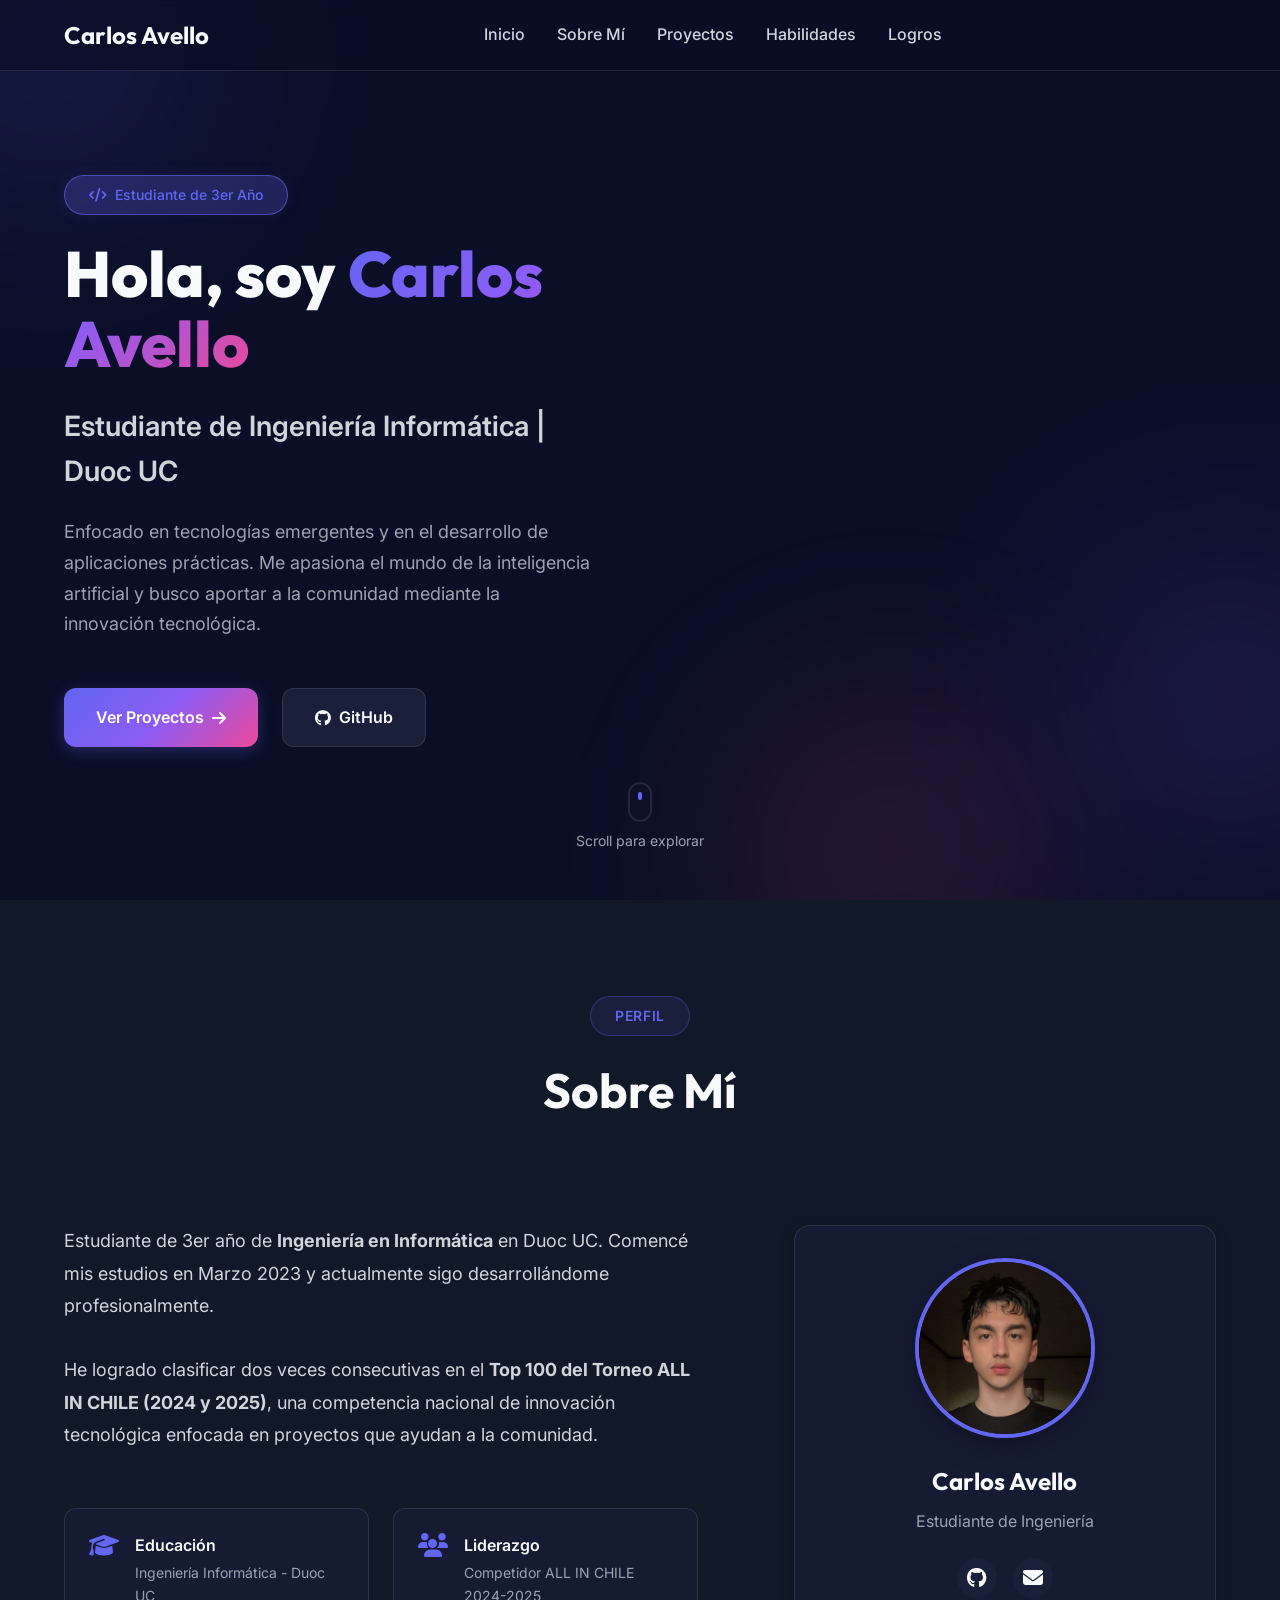
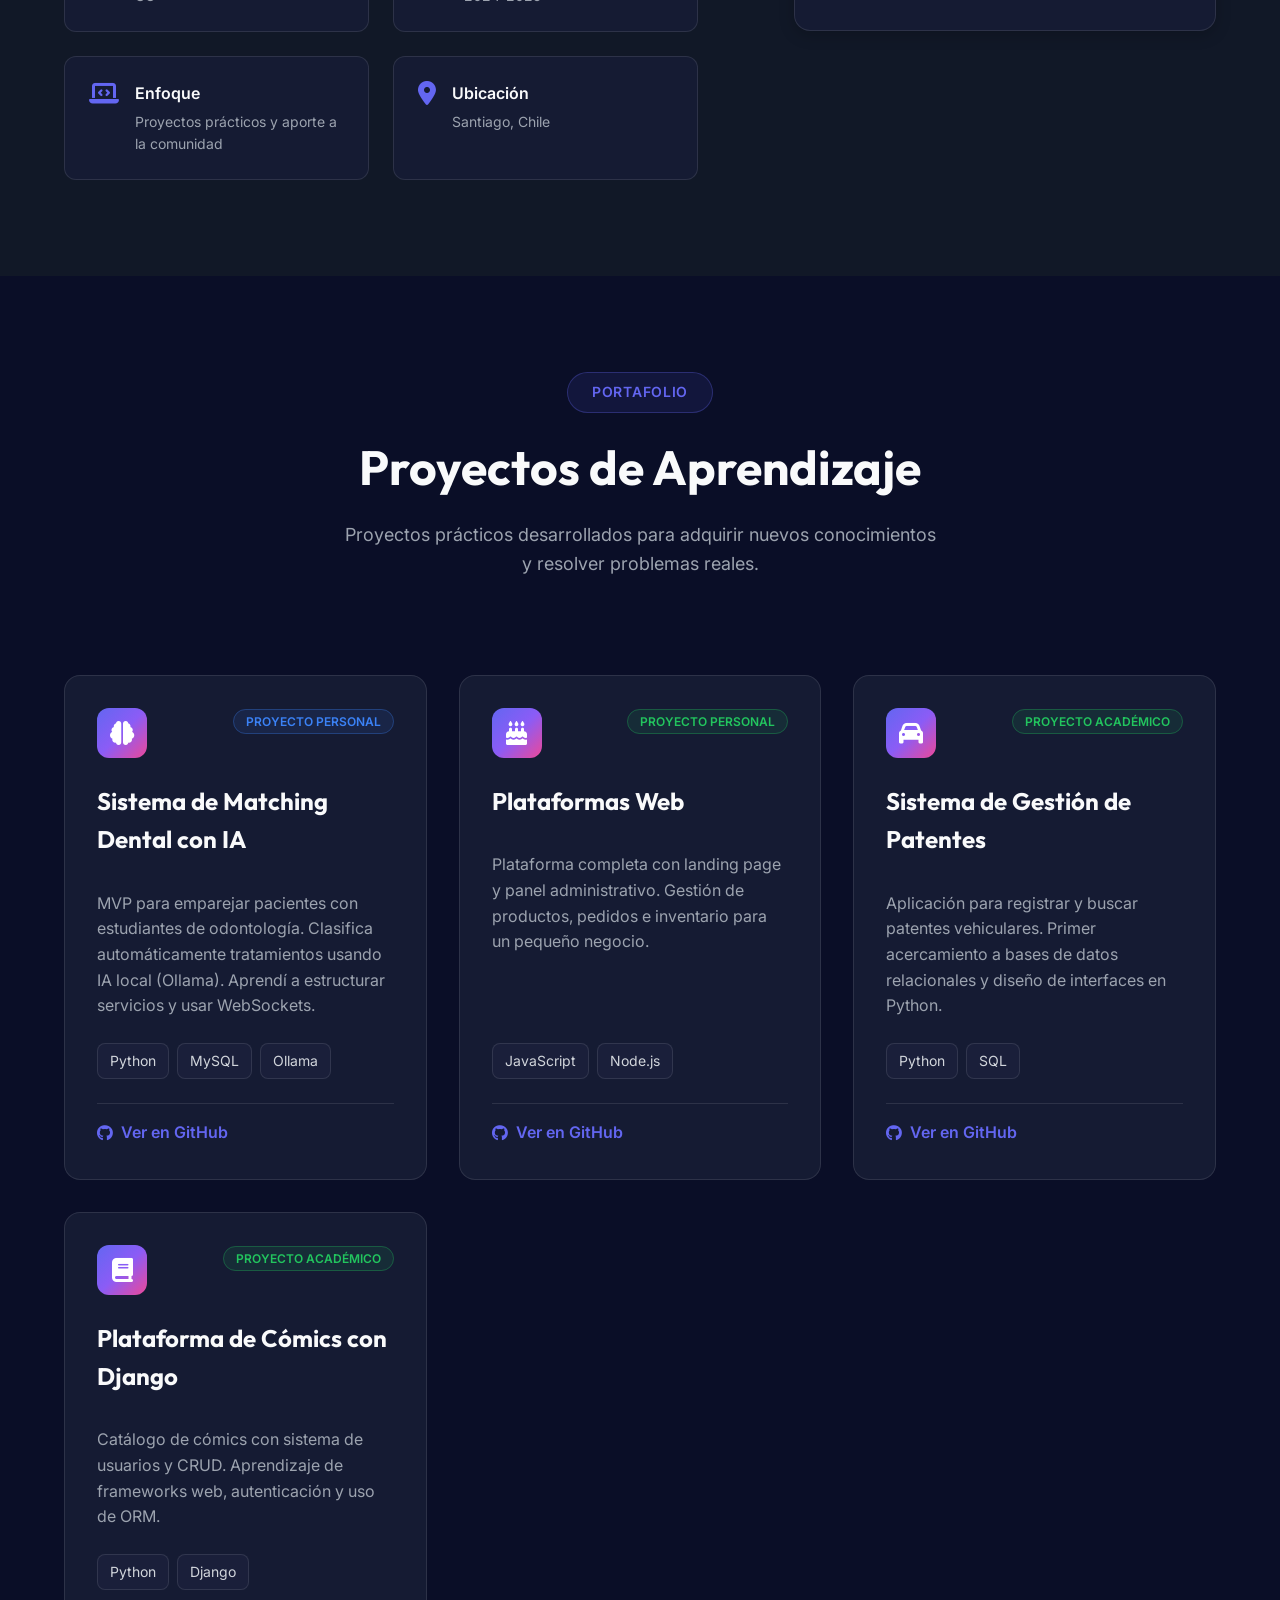
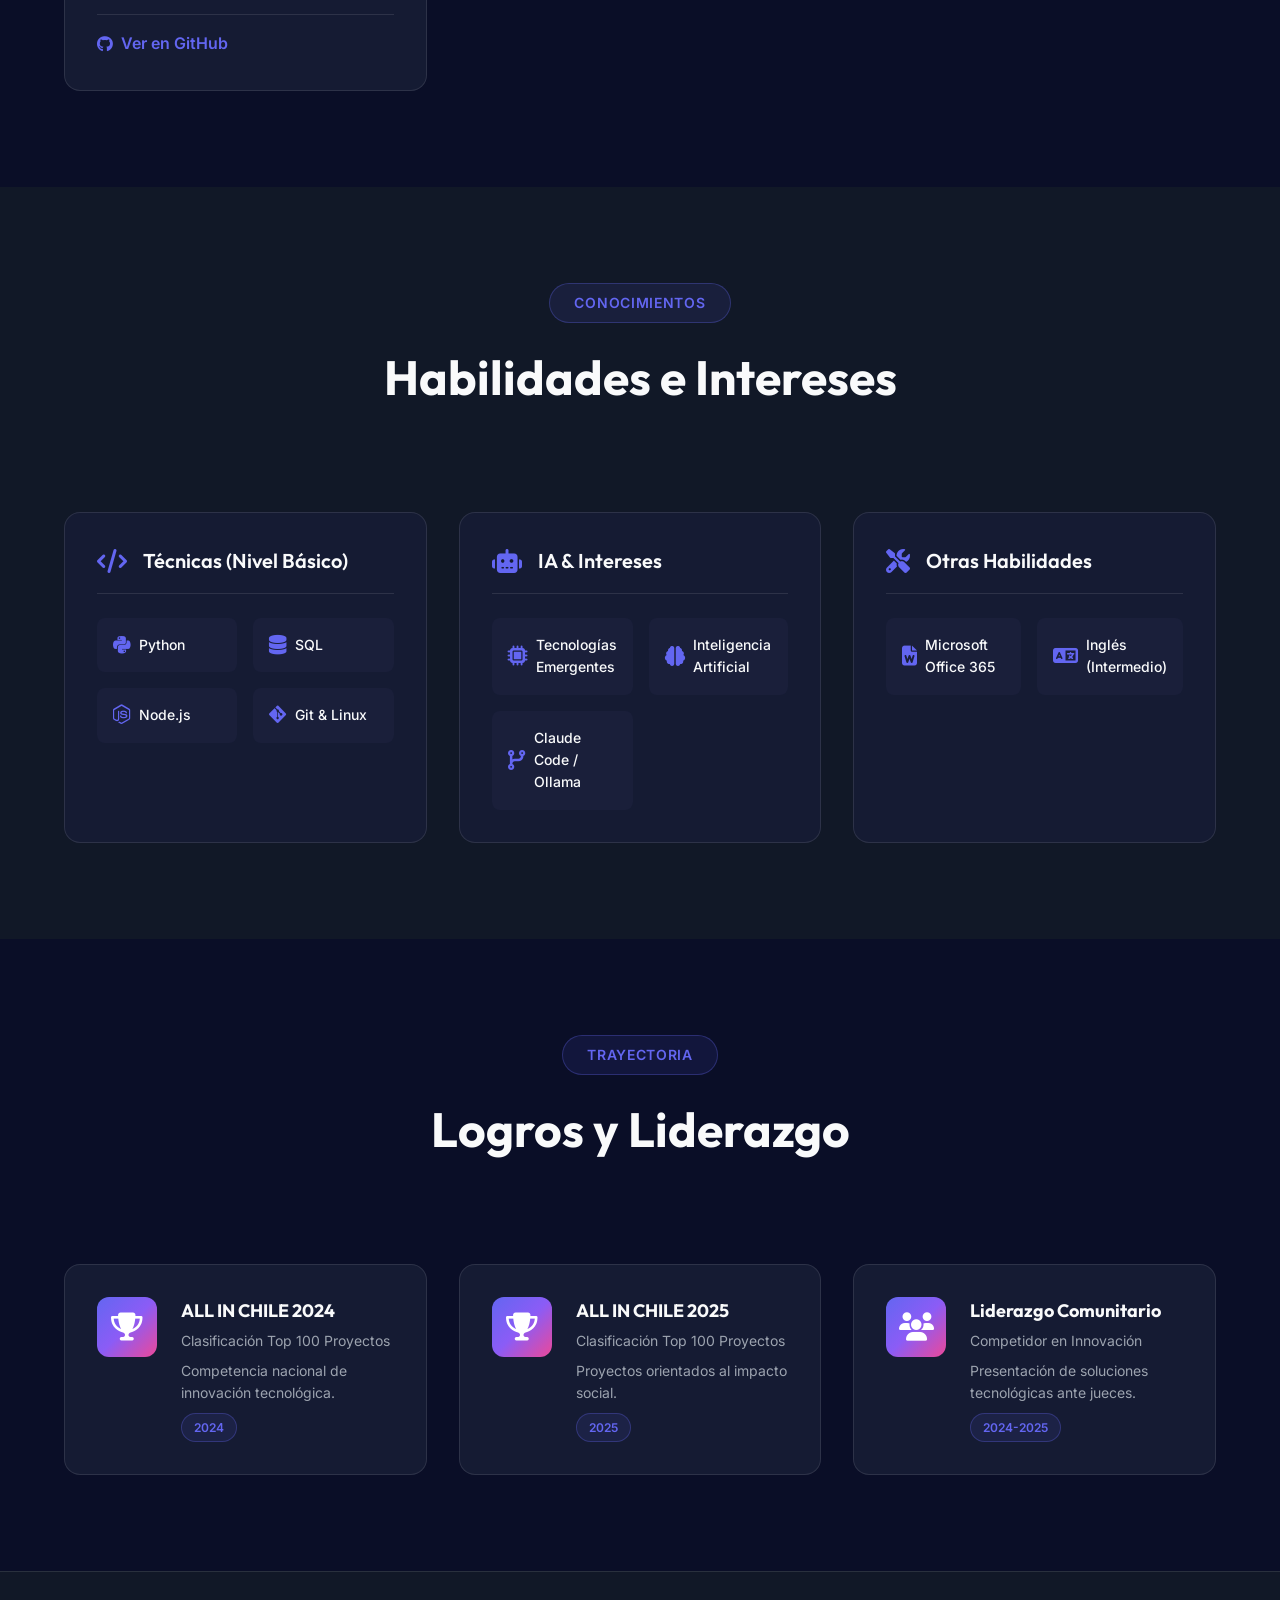
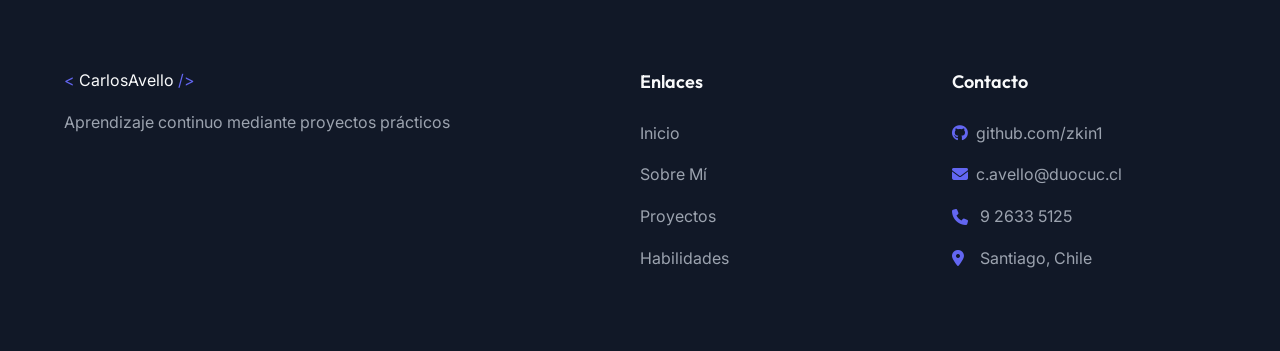
==== index.html @ e2c5cb85 "cambios en fas fa-lenguage" ====
<!DOCTYPE html>
<html lang="es">

<head>
    <meta charset="UTF-8">
    <meta name="viewport" content="width=device-width, initial-scale=1.0">
    <meta name="description"
        content="Portafolio de Carlos Avello, Estudiante de Ingeniería Informática en Duoc UC. Enfocado en tecnologías emergentes y proyectos con impacto social.">
    <meta name="keywords" content="carlos avello, estudiante, ingeniería informática, python, ia, duoc uc">
    <meta name="author" content="Carlos Avello">

    <!-- Open Graph Tags -->
    <meta property="og:title" content="Carlos Avello - Estudiante de Ingeniería Informática">
    <meta property="og:description"
        content="Estudiante de Ingeniería Informática en Duoc UC, creando soluciones mediante proyectos prácticos">
    <meta property="og:type" content="website">
    <meta property="og:url" content="https://github.com/zkin1">

    <title>Carlos Avello - Portafolio</title>

    <!-- Google Fonts -->
    <link rel="preconnect" href="https://fonts.googleapis.com">
    <link rel="preconnect" href="https://fonts.gstatic.com" crossorigin>
    <link
        href="https://fonts.googleapis.com/css2?family=Inter:wght@300;400;500;600;700;800&family=Outfit:wght@400;500;600;700;800&display=swap"
        rel="stylesheet">

    <!-- Font Awesome for Icons -->
    <link rel="stylesheet" href="https://cdnjs.cloudflare.com/ajax/libs/font-awesome/6.5.1/css/all.min.css">

    <link rel="stylesheet" href="css/style.css">
</head>

<body>
    <!-- Navigation -->
    <nav class="navbar" id="navbar">
        <div class="container nav-container">
            <div class="logo">
                <a href="#home">
                    <span class="logo-text">Carlos Avello</span>
                </a>
            </div>

            <ul class="nav-menu" id="navMenu">
                <li><a href="#home" class="nav-link">Inicio</a></li>
                <li><a href="#about" class="nav-link">Sobre Mí</a></li>
                <li><a href="#projects" class="nav-link">Proyectos</a></li>
                <li><a href="#skills" class="nav-link">Habilidades</a></li>
                <li><a href="#achievements" class="nav-link">Logros</a></li>
            </ul>

            <div class="nav-actions">
                <button class="hamburger" id="hamburger" aria-label="Toggle menu">
                    <span></span>
                    <span></span>
                    <span></span>
                </button>
            </div>
        </div>
    </nav>

    <!-- Hero Section -->
    <section id="home" class="hero">
        <div class="hero-background">
            <div class="gradient-orb orb-1"></div>
            <div class="gradient-orb orb-2"></div>
            <div class="gradient-orb orb-3"></div>
        </div>

        <div class="container hero-container">
            <div class="hero-content">
                <div class="hero-badge fade-in">
                    <i class="fas fa-code"></i>
                    <span>Estudiante de 3er Año</span>
                </div>

                <h1 class="hero-title fade-in">
                    Hola, soy <span class="gradient-text">Carlos Avello</span>
                </h1>

                <h2 class="hero-subtitle fade-in">
                    Estudiante de Ingeniería Informática | Duoc UC
                </h2>

                <p class="hero-description fade-in">
                    Enfocado en tecnologías emergentes y en el desarrollo de aplicaciones prácticas.
                    Me apasiona el mundo de la inteligencia artificial y busco aportar a la comunidad mediante la
                    innovación tecnológica.
                </p>

                <div class="hero-cta fade-in">
                    <a href="#projects" class="btn btn-primary">
                        <span>Ver Proyectos</span>
                        <i class="fas fa-arrow-right"></i>
                    </a>
                    <a href="https://github.com/zkin1" target="_blank" rel="noopener noreferrer"
                        class="btn btn-secondary">
                        <i class="fab fa-github"></i>
                        <span>GitHub</span>
                    </a>
                </div>
            </div>


        </div>

        <div class="scroll-indicator">
            <div class="mouse">
                <div class="wheel"></div>
            </div>
            <p>Scroll para explorar</p>
        </div>
    </section>

    <!-- About Section -->
    <section id="about" class="about">
        <div class="container">
            <div class="section-header">
                <span class="section-tag">Perfil</span>
                <h2 class="section-title">Sobre Mí</h2>
            </div>

            <div class="about-content">
                <div class="about-text">
                    <p class="about-intro">
                        Estudiante de 3er año de <strong>Ingeniería en Informática</strong> en Duoc UC.
                        Comencé mis estudios en Marzo 2023 y actualmente sigo desarrollándome profesionalmente.
                    </p>
                    <p class="about-intro">
                        He logrado clasificar dos veces consecutivas en el <strong>Top 100 del Torneo ALL IN CHILE (2024
                            y 2025)</strong>,
                        una competencia nacional de innovación tecnológica enfocada en proyectos que ayudan a la
                        comunidad.
                    </p>

                    <div class="about-highlights">
                        <div class="highlight-item">
                            <i class="fas fa-graduation-cap"></i>
                            <div>
                                <h4>Educación</h4>
                                <p>Ingeniería Informática - Duoc UC</p>
                            </div>
                        </div>

                        <div class="highlight-item">
                            <i class="fas fa-users"></i>
                            <div>
                                <h4>Liderazgo</h4>
                                <p>Competidor ALL IN CHILE 2024-2025</p>
                            </div>
                        </div>

                        <div class="highlight-item">
                            <i class="fas fa-laptop-code"></i>
                            <div>
                                <h4>Enfoque</h4>
                                <p>Proyectos prácticos y aporte a la comunidad</p>
                            </div>
                        </div>

                        <div class="highlight-item">
                            <i class="fas fa-map-marker-alt"></i>
                            <div>
                                <h4>Ubicación</h4>
                                <p>Santiago, Chile</p>
                            </div>
                        </div>
                    </div>
                </div>

                <div class="about-visual">
                    <div class="profile-card">
                        <div class="profile-image">
                            <img src="css/perfil.png" alt="Carlos Avello" class="profile-photo">
                        </div>
                        <div class="profile-info">
                            <h3>Carlos Avello</h3>
                            <p>Estudiante de Ingeniería</p>
                            <div class="profile-links">
                                <a href="https://github.com/zkin1" target="_blank" rel="noopener noreferrer">
                                    <i class="fab fa-github"></i>
                                </a>
                                <a href="#contact" class="btn-icon">
                                    <i class="fas fa-envelope"></i>
                                </a>
                            </div>
                        </div>
                    </div>
                </div>
            </div>
        </div>
    </section>

    <!-- Projects Section -->
    <section id="projects" class="projects">
        <div class="container">
            <div class="section-header">
                <span class="section-tag">Portafolio</span>
                <h2 class="section-title">Proyectos de Aprendizaje</h2>
                <p class="section-description">
                    Proyectos prácticos desarrollados para adquirir nuevos conocimientos y resolver problemas reales.
                </p>
            </div>

            <div class="projects-grid">
                <!-- Project 1: AI Dental Matching -->
                <article class="project-card">
                    <div class="project-header">
                        <div class="project-icon">
                            <i class="fas fa-brain"></i>
                        </div>
                        <div class="project-status">
                            <span class="status-badge status-mvp">Proyecto Personal</span>
                        </div>
                    </div>

                    <h3 class="project-title">Sistema de Matching Dental con IA</h3>

                    <p class="project-description">
                        MVP para emparejar pacientes con estudiantes de odontología. Clasifica automáticamente
                        tratamientos usando IA local (Ollama).
                        Aprendí a estructurar servicios y usar WebSockets.
                    </p>

                    <div class="project-tech">
                        <span class="tech-tag">Python</span>
                        <span class="tech-tag">MySQL</span>
                        <span class="tech-tag">Ollama</span>
                    </div>

                    <div class="project-footer">
                        <a href="https://github.com/zkin1" target="_blank" rel="noopener noreferrer"
                            class="project-link">
                            <i class="fab fa-github"></i>
                            <span>Ver en GitHub</span>
                        </a>
                    </div>
                </article>

                <!-- Project 2: Bakery Platform -->
                <article class="project-card">
                    <div class="project-header">
                        <div class="project-icon">
                            <i class="fas fa-birthday-cake"></i>
                        </div>
                        <div class="project-status">
                            <span class="status-badge status-complete">Proyecto Personal</span>
                        </div>
                    </div>

                    <h3 class="project-title">Plataformas Web</h3>

                    <p class="project-description">
                        Plataforma completa con landing page y panel administrativo.
                        Gestión de productos, pedidos e inventario para un pequeño negocio.
                    </p>

                    <div class="project-tech">
                        <span class="tech-tag">JavaScript</span>
                        <span class="tech-tag">Node.js</span>
                    </div>

                    <div class="project-footer">
                        <a href="https://github.com/zkin1" target="_blank" rel="noopener noreferrer"
                            class="project-link">
                            <i class="fab fa-github"></i>
                            <span>Ver en GitHub</span>
                        </a>
                    </div>
                </article>

                <!-- Project 3: License Plate System -->
                <article class="project-card">
                    <div class="project-header">
                        <div class="project-icon">
                            <i class="fas fa-car"></i>
                        </div>
                        <div class="project-status">
                            <span class="status-badge status-complete">Proyecto Académico</span>
                        </div>
                    </div>

                    <h3 class="project-title">Sistema de Gestión de Patentes</h3>

                    <p class="project-description">
                        Aplicación para registrar y buscar patentes vehiculares.
                        Primer acercamiento a bases de datos relacionales y diseño de interfaces en Python.
                    </p>

                    <div class="project-tech">
                        <span class="tech-tag">Python</span>
                        <span class="tech-tag">SQL</span>
                    </div>

                    <div class="project-footer">
                        <a href="https://github.com/zkin1" target="_blank" rel="noopener noreferrer"
                            class="project-link">
                            <i class="fab fa-github"></i>
                            <span>Ver en GitHub</span>
                        </a>
                    </div>
                </article>

                <!-- Project 4: Comics Platform -->
                <article class="project-card">
                    <div class="project-header">
                        <div class="project-icon">
                            <i class="fas fa-book"></i>
                        </div>
                        <div class="project-status">
                            <span class="status-badge status-complete">Proyecto Académico</span>
                        </div>
                    </div>

                    <h3 class="project-title">Plataforma de Cómics con Django</h3>

                    <p class="project-description">
                        Catálogo de cómics con sistema de usuarios y CRUD.
                        Aprendizaje de frameworks web, autenticación y uso de ORM.
                    </p>

                    <div class="project-tech">
                        <span class="tech-tag">Python</span>
                        <span class="tech-tag">Django</span>
                    </div>

                    <div class="project-footer">
                        <a href="https://github.com/zkin1" target="_blank" rel="noopener noreferrer"
                            class="project-link">
                            <i class="fab fa-github"></i>
                            <span>Ver en GitHub</span>
                        </a>
                    </div>
                </article>
            </div>
        </div>
    </section>

    <!-- Skills Section -->
    <section id="skills" class="skills">
        <div class="container">
            <div class="section-header">
                <span class="section-tag">Conocimientos</span>
                <h2 class="section-title">Habilidades e Intereses</h2>
            </div>

            <div class="skills-grid">
                <!-- Technical -->
                <div class="skill-category">
                    <div class="category-header">
                        <i class="fas fa-code"></i>
                        <h3>Técnicas (Nivel Básico)</h3>
                    </div>
                    <div class="skill-items">
                        <div class="skill-item">
                            <i class="fab fa-python"></i>
                            <span>Python</span>
                        </div>
                        <div class="skill-item">
                            <i class="fas fa-database"></i>
                            <span>SQL</span>
                        </div>
                        <div class="skill-item">
                            <i class="fab fa-node-js"></i>
                            <span>Node.js</span>
                        </div>
                        <div class="skill-item">
                            <i class="fab fa-git-alt"></i>
                            <span>Git & Linux</span>
                        </div>
                    </div>
                </div>

                <!-- Tools & Interests -->
                <div class="skill-category">
                    <div class="category-header">
                        <i class="fas fa-robot"></i>
                        <h3>IA & Intereses</h3>
                    </div>
                    <div class="skill-items">
                        <div class="skill-item">
                            <i class="fas fa-microchip"></i>
                            <span>Tecnologías Emergentes</span>
                        </div>
                        <div class="skill-item">
                            <i class="fas fa-brain"></i>
                            <span>Inteligencia Artificial</span>
                        </div>
                        <div class="skill-item">
                            <i class="fas fa-code-branch"></i>
                            <span>Claude Code / Ollama</span>
                        </div>
                    </div>
                </div>

                <!-- Other Skills -->
                <div class="skill-category">
                    <div class="category-header">
                        <i class="fas fa-tools"></i>
                        <h3>Otras Habilidades</h3>
                    </div>
                    <div class="skill-items">
                        <div class="skill-item">
                            <i class="fas fa-file-word"></i>
                            <span>Microsoft Office 365</span>
                        </div>
                        <div class="skill-item">
                            <i class="fas fa-language"></i>
                            <span>Inglés (Intermedio)</span>
                        </div>
                    </div>
                </div>
            </div>
        </div>
    </section>

    <!-- Achievements Section -->
    <section id="achievements" class="achievements">
        <div class="container">
            <div class="section-header">
                <span class="section-tag">Trayectoria</span>
                <h2 class="section-title">Logros y Liderazgo</h2>
            </div>

            <div class="achievements-grid">
                <div class="achievement-card">
                    <div class="achievement-icon">
                        <i class="fas fa-trophy"></i>
                    </div>
                    <div class="achievement-content">
                        <h3>ALL IN CHILE 2024</h3>
                        <p>Clasificación Top 100 Proyectos</p>
                        <p class="achievement-desc">Competencia nacional de innovación tecnológica.</p>
                        <span class="achievement-year">2024</span>
                    </div>
                </div>

                <div class="achievement-card">
                    <div class="achievement-icon">
                        <i class="fas fa-trophy"></i>
                    </div>
                    <div class="achievement-content">
                        <h3>ALL IN CHILE 2025</h3>
                        <p>Clasificación Top 100 Proyectos</p>
                        <p class="achievement-desc">Proyectos orientados al impacto social.</p>
                        <span class="achievement-year">2025</span>
                    </div>
                </div>

                <div class="achievement-card">
                    <div class="achievement-icon">
                        <i class="fas fa-users"></i>
                    </div>
                    <div class="achievement-content">
                        <h3>Liderazgo Comunitario</h3>
                        <p>Competidor en Innovación</p>
                        <p class="achievement-desc">Presentación de soluciones tecnológicas ante jueces.</p>
                        <span class="achievement-year">2024-2025</span>
                    </div>
                </div>
            </div>
        </div>
    </section>

    <!-- Footer -->
    <footer class="footer" id="contact">
        <div class="container">
            <div class="footer-content">
                <div class="footer-brand">
                    <div class="logo">
                        <span class="logo-bracket">&lt;</span>
                        <span class="logo-text">CarlosAvello</span>
                        <span class="logo-bracket">/&gt;</span>
                    </div>
                    <p>Aprendizaje continuo mediante proyectos prácticos</p>
                </div>

                <div class="footer-links">
                    <h4>Enlaces</h4>
                    <ul>
                        <li><a href="#home">Inicio</a></li>
                        <li><a href="#about">Sobre Mí</a></li>
                        <li><a href="#projects">Proyectos</a></li>
                        <li><a href="#skills">Habilidades</a></li>
                    </ul>
                </div>

                <div class="footer-contact">
                    <h4>Contacto</h4>
                    <ul>
                        <li>
                            <a href="https://github.com/zkin1" target="_blank" rel="noopener noreferrer">
                                <i class="fab fa-github"></i>
                                <span>github.com/zkin1</span>
                            </a>
                        </li>
                        <li>
                            <a href="mailto:c.avello@duocuc.cl">
                                <i class="fas fa-envelope"></i>
                                <span>c.avello@duocuc.cl</span>
                            </a>
                        </li>
                        <li>
                            <i class="fas fa-phone"></i>
                            <span>9 2633 5125</span>
                        </li>
                        <li>
                            <i class="fas fa-map-marker-alt"></i>
                            <span>Santiago, Chile</span>
                        </li>
                    </ul>
                </div>
            </div>
        </div>
    </footer>
    <script src="js/main.js"></script>
</body>

</html>
---- css/style.css ----
/* ===================================
   CSS VARIABLES & DESIGN TOKENS
   =================================== */
:root {
    /* Colors - Dark Mode Primary */
    --bg-primary: #0a0e27;
    --bg-secondary: #111827;
    --bg-tertiary: #1a1f3a;
    --bg-card: #151b33;

    /* Accent Colors */
    --accent-primary: #6366f1;
    --accent-secondary: #8b5cf6;
    --accent-tertiary: #ec4899;

    /* Gradients */
    --gradient-primary: linear-gradient(135deg, #6366f1 0%, #8b5cf6 50%, #ec4899 100%);
    --gradient-secondary: linear-gradient(135deg, #3b82f6 0%, #6366f1 100%);
    --gradient-orb: radial-gradient(circle, rgba(99, 102, 241, 0.15) 0%, transparent 70%);

    /* Text Colors */
    --text-primary: #f9fafb;
    --text-secondary: #d1d5db;
    --text-tertiary: #9ca3af;

    /* Borders */
    --border-color: rgba(255, 255, 255, 0.1);
    --border-hover: rgba(99, 102, 241, 0.3);

    /* Shadows */
    --shadow-sm: 0 2px 8px rgba(0, 0, 0, 0.1);
    --shadow-md: 0 4px 16px rgba(0, 0, 0, 0.2);
    --shadow-lg: 0 8px 32px rgba(0, 0, 0, 0.3);
    --shadow-glow: 0 0 20px rgba(99, 102, 241, 0.3);

    /* Spacing */
    --spacing-xs: 0.5rem;
    --spacing-sm: 1rem;
    --spacing-md: 1.5rem;
    --spacing-lg: 2rem;
    --spacing-xl: 3rem;
    --spacing-2xl: 4rem;
    --spacing-3xl: 6rem;

    /* Typography */
    --font-primary: 'Inter', -apple-system, BlinkMacSystemFont, 'Segoe UI', sans-serif;
    --font-display: 'Outfit', -apple-system, BlinkMacSystemFont, 'Segoe UI', sans-serif;

    /* Transitions */
    --transition-fast: 0.2s ease;
    --transition-base: 0.3s ease;
    --transition-slow: 0.5s ease;

    /* Border Radius */
    --radius-sm: 0.5rem;
    --radius-md: 0.75rem;
    --radius-lg: 1rem;
    --radius-xl: 1.5rem;
}

/* Light Mode Variables */
[data-theme="light"] {
    --bg-primary: #ffffff;
    --bg-secondary: #f9fafb;
    --bg-tertiary: #f3f4f6;
    --bg-card: #ffffff;

    --text-primary: #111827;
    --text-secondary: #4b5563;
    --text-tertiary: #6b7280;

    --border-color: rgba(0, 0, 0, 0.1);
    --border-hover: rgba(99, 102, 241, 0.3);

    --shadow-sm: 0 2px 8px rgba(0, 0, 0, 0.05);
    --shadow-md: 0 4px 16px rgba(0, 0, 0, 0.1);
    --shadow-lg: 0 8px 32px rgba(0, 0, 0, 0.15);
}

/* ===================================
   RESET & BASE STYLES
   =================================== */
*,
*::before,
*::after {
    margin: 0;
    padding: 0;
    box-sizing: border-box;
}

html {
    scroll-behavior: smooth;
    font-size: 16px;
}

body {
    font-family: var(--font-primary);
    background-color: var(--bg-primary);
    color: var(--text-primary);
    line-height: 1.6;
    overflow-x: hidden;
}

a {
    text-decoration: none;
    color: inherit;
    transition: color var(--transition-base);
}

img {
    max-width: 100%;
    height: auto;
    display: block;
}

ul {
    list-style: none;
}

button {
    font-family: inherit;
    cursor: pointer;
    border: none;
    background: none;
}

/* ===================================
   UTILITY CLASSES
   =================================== */
.container {
    max-width: 1200px;
    margin: 0 auto;
    padding: 0 var(--spacing-md);
}

.gradient-text {
    background: var(--gradient-primary);
    -webkit-background-clip: text;
    -webkit-text-fill-color: transparent;
    background-clip: text;
}

/* Fade-in Animation */
.fade-in {
    opacity: 0;
    transform: translateY(20px);
    animation: fadeInUp 0.6s ease forwards;
}

.fade-in:nth-child(1) {
    animation-delay: 0.1s;
}

.fade-in:nth-child(2) {
    animation-delay: 0.2s;
}

.fade-in:nth-child(3) {
    animation-delay: 0.3s;
}

.fade-in:nth-child(4) {
    animation-delay: 0.4s;
}

.fade-in:nth-child(5) {
    animation-delay: 0.5s;
}

@keyframes fadeInUp {
    to {
        opacity: 1;
        transform: translateY(0);
    }
}

/* ===================================
   NAVIGATION
   =================================== */
.navbar {
    position: fixed;
    top: 0;
    left: 0;
    right: 0;
    z-index: 1000;
    background-color: rgba(10, 14, 39, 0.8);
    backdrop-filter: blur(10px);
    border-bottom: 1px solid var(--border-color);
    transition: all var(--transition-base);
}

.navbar.scrolled {
    background-color: rgba(10, 14, 39, 0.95);
    box-shadow: var(--shadow-md);
}

.nav-container {
    display: flex;
    align-items: center;
    justify-content: space-between;
    padding: var(--spacing-sm) var(--spacing-md);
    min-height: 70px;
}

.logo a {
    font-family: var(--font-display);
    font-size: 1.5rem;
    font-weight: 700;
    display: flex;
    align-items: center;
    gap: 0.25rem;
}

.logo-bracket {
    color: var(--accent-primary);
}

.logo-text {
    color: var(--text-primary);
}

.nav-menu {
    display: flex;
    gap: var(--spacing-lg);
}

.nav-link {
    position: relative;
    color: var(--text-secondary);
    font-weight: 500;
    padding: 0.5rem 0;
    transition: color var(--transition-base);
}

.nav-link::after {
    content: '';
    position: absolute;
    bottom: 0;
    left: 0;
    width: 0;
    height: 2px;
    background: var(--gradient-primary);
    transition: width var(--transition-base);
}

.nav-link:hover {
    color: var(--text-primary);
}

.nav-link:hover::after {
    width: 100%;
}

.nav-actions {
    display: flex;
    align-items: center;
    gap: var(--spacing-sm);
}

.theme-toggle {
    width: 40px;
    height: 40px;
    border-radius: 50%;
    background-color: var(--bg-tertiary);
    color: var(--text-primary);
    display: flex;
    align-items: center;
    justify-content: center;
    transition: all var(--transition-base);
}

.theme-toggle:hover {
    background-color: var(--accent-primary);
    transform: rotate(15deg);
}

.hamburger {
    display: none;
    flex-direction: column;
    gap: 5px;
    width: 30px;
    height: 30px;
    justify-content: center;
}

.hamburger span {
    width: 100%;
    height: 2px;
    background-color: var(--text-primary);
    transition: all var(--transition-base);
}

.hamburger.active span:nth-child(1) {
    transform: rotate(45deg) translate(7px, 7px);
}

.hamburger.active span:nth-child(2) {
    opacity: 0;
}

.hamburger.active span:nth-child(3) {
    transform: rotate(-45deg) translate(7px, -7px);
}

/* ===================================
   HERO SECTION
   =================================== */
.hero {
    position: relative;
    min-height: 100vh;
    display: flex;
    align-items: center;
    justify-content: center;
    padding: calc(70px + var(--spacing-xl)) 0 var(--spacing-3xl);
    /* Add top padding to account for fixed navbar */
    overflow: hidden;
}

.hero-background {
    position: absolute;
    top: 0;
    left: 0;
    right: 0;
    bottom: 0;
    z-index: 0;
}

.gradient-orb {
    position: absolute;
    width: 500px;
    height: 500px;
    border-radius: 50%;
    filter: blur(80px);
    opacity: 0.6;
    animation: float 20s ease-in-out infinite;
}

.orb-1 {
    background: radial-gradient(circle, rgba(99, 102, 241, 0.3) 0%, transparent 70%);
    top: -200px;
    left: -200px;
}

.orb-2 {
    background: radial-gradient(circle, rgba(139, 92, 246, 0.3) 0%, transparent 70%);
    top: 50%;
    right: -200px;
    animation-delay: -5s;
}

.orb-3 {
    background: radial-gradient(circle, rgba(236, 72, 153, 0.3) 0%, transparent 70%);
    bottom: -200px;
    left: 50%;
    animation-delay: -10s;
}

@keyframes float {

    0%,
    100% {
        transform: translate(0, 0) scale(1);
    }

    33% {
        transform: translate(50px, -50px) scale(1.1);
    }

    66% {
        transform: translate(-50px, 50px) scale(0.9);
    }
}

.hero-container {
    position: relative;
    z-index: 1;
    display: grid;
    grid-template-columns: 1fr 1fr;
    gap: var(--spacing-3xl);
    align-items: center;
}

.hero-content {
    display: flex;
    flex-direction: column;
    gap: var(--spacing-md);
}

.hero-badge {
    display: inline-flex;
    align-items: center;
    gap: var(--spacing-xs);
    padding: var(--spacing-xs) var(--spacing-md);
    background-color: rgba(99, 102, 241, 0.25);
    /* Increased opacity for better visibility */
    border: 1px solid rgba(99, 102, 241, 0.6);
    /* brighter border */
    border-radius: 50px;
    color: var(--accent-primary);
    font-size: 0.875rem;
    font-weight: 500;
    width: fit-content;
    box-shadow: 0 0 15px rgba(99, 102, 241, 0.1);
}

.hero-title {
    font-family: var(--font-display);
    font-size: clamp(2.5rem, 5vw, 4rem);
    font-weight: 800;
    line-height: 1.1;
    margin: 0;
}

.hero-subtitle {
    font-size: clamp(1.25rem, 2.5vw, 1.75rem);
    font-weight: 600;
    color: var(--text-secondary);
    margin: 0;
}

.hero-description {
    font-size: 1.125rem;
    color: var(--text-tertiary);
    max-width: 600px;
    line-height: 1.7;
}

.hero-cta {
    display: flex;
    gap: var(--spacing-md);
    margin-top: var(--spacing-md);
}

.btn {
    display: inline-flex;
    align-items: center;
    gap: var(--spacing-xs);
    padding: var(--spacing-sm) var(--spacing-lg);
    border-radius: var(--radius-md);
    font-weight: 600;
    font-size: 1rem;
    transition: all var(--transition-base);
    cursor: pointer;
}

.btn-primary {
    background: var(--gradient-primary);
    color: white;
    box-shadow: 0 4px 16px rgba(99, 102, 241, 0.3);
}

.btn-primary:hover {
    transform: translateY(-2px);
    box-shadow: 0 8px 24px rgba(99, 102, 241, 0.4);
}

.btn-secondary {
    background-color: var(--bg-tertiary);
    color: var(--text-primary);
    border: 1px solid var(--border-color);
}

.btn-secondary:hover {
    border-color: var(--accent-primary);
    background-color: rgba(99, 102, 241, 0.1);
}

.hero-stats {
    display: flex;
    gap: var(--spacing-xl);
    margin-top: var(--spacing-lg);
}

.stat-item {
    text-align: center;
}

.stat-number {
    font-family: var(--font-display);
    font-size: 2rem;
    font-weight: 700;
    background: var(--gradient-primary);
    -webkit-background-clip: text;
    -webkit-text-fill-color: transparent;
    background-clip: text;
}

.stat-label {
    font-size: 0.875rem;
    color: var(--text-tertiary);
    margin-top: 0.25rem;
}

/* Code Window */
.hero-visual {
    display: flex;
    justify-content: center;
    align-items: center;
}

.code-window {
    background-color: var(--bg-card);
    border-radius: var(--radius-lg);
    border: 1px solid var(--border-color);
    box-shadow: var(--shadow-lg);
    overflow: hidden;
    width: 100%;
    max-width: 500px;
}

.window-header {
    background-color: var(--bg-tertiary);
    padding: var(--spacing-sm);
    display: flex;
    align-items: center;
    gap: var(--spacing-sm);
    border-bottom: 1px solid var(--border-color);
}

.window-buttons {
    display: flex;
    gap: 0.5rem;
}

.window-buttons span {
    width: 12px;
    height: 12px;
    border-radius: 50%;
}

.btn-close {
    background-color: #ff5f56;
}

.btn-minimize {
    background-color: #ffbd2e;
}

.btn-maximize {
    background-color: #27c93f;
}

.window-title {
    font-size: 0.875rem;
    color: var(--text-tertiary);
    flex: 1;
    text-align: center;
}

.window-content {
    padding: var(--spacing-md);
    font-family: 'Courier New', monospace;
    font-size: 0.875rem;
    line-height: 1.6;
}

.window-content code {
    color: var(--text-secondary);
}

.code-keyword {
    color: #c678dd;
}

.code-class {
    color: #e5c07b;
}

.code-function {
    color: #61afef;
}

.code-param {
    color: #e06c75;
}

.code-string {
    color: #98c379;
}

/* Scroll Indicator */
.scroll-indicator {
    position: absolute;
    bottom: var(--spacing-xl);
    left: 50%;
    transform: translateX(-50%);
    display: flex;
    flex-direction: column;
    align-items: center;
    gap: var(--spacing-xs);
    color: var(--text-tertiary);
    font-size: 0.875rem;
}

.mouse {
    width: 24px;
    height: 40px;
    border: 2px solid var(--border-color);
    border-radius: 12px;
    position: relative;
}

.wheel {
    width: 4px;
    height: 8px;
    background-color: var(--accent-primary);
    border-radius: 2px;
    position: absolute;
    top: 8px;
    left: 50%;
    transform: translateX(-50%);
    animation: scroll 2s ease-in-out infinite;
}

@keyframes scroll {

    0%,
    100% {
        transform: translateX(-50%) translateY(0);
        opacity: 1;
    }

    50% {
        transform: translateX(-50%) translateY(12px);
        opacity: 0.5;
    }
}

/* ===================================
   SECTION HEADERS
   =================================== */
.section-header {
    text-align: center;
    margin-bottom: var(--spacing-3xl);
}

.section-tag {
    display: inline-block;
    padding: var(--spacing-xs) var(--spacing-md);
    background-color: rgba(99, 102, 241, 0.1);
    border: 1px solid rgba(99, 102, 241, 0.3);
    border-radius: 50px;
    color: var(--accent-primary);
    font-size: 0.875rem;
    font-weight: 600;
    text-transform: uppercase;
    letter-spacing: 0.05em;
    margin-bottom: var(--spacing-sm);
}

.section-title {
    font-family: var(--font-display);
    font-size: clamp(2rem, 4vw, 3rem);
    font-weight: 700;
    margin-bottom: var(--spacing-sm);
}

.section-description {
    font-size: 1.125rem;
    color: var(--text-tertiary);
    max-width: 600px;
    margin: 0 auto;
}

/* ===================================
   ABOUT SECTION
   =================================== */
.about {
    padding: var(--spacing-3xl) 0;
    background-color: var(--bg-secondary);
}

.about-content {
    display: grid;
    grid-template-columns: 1.5fr 1fr;
    gap: var(--spacing-3xl);
    align-items: start;
}

.about-text {
    display: flex;
    flex-direction: column;
    gap: var(--spacing-lg);
}

.about-intro {
    font-size: 1.125rem;
    line-height: 1.8;
    color: var(--text-secondary);
}

.about-highlights {
    display: grid;
    grid-template-columns: repeat(2, 1fr);
    gap: var(--spacing-md);
    margin-top: var(--spacing-md);
}

.highlight-item {
    display: flex;
    gap: var(--spacing-sm);
    padding: var(--spacing-md);
    background-color: var(--bg-card);
    border-radius: var(--radius-md);
    border: 1px solid var(--border-color);
    transition: all var(--transition-base);
}

.highlight-item:hover {
    border-color: var(--accent-primary);
    transform: translateY(-4px);
    box-shadow: var(--shadow-md);
}

.highlight-item i {
    font-size: 1.5rem;
    color: var(--accent-primary);
    flex-shrink: 0;
}

.highlight-item h4 {
    font-size: 1rem;
    font-weight: 600;
    margin-bottom: 0.25rem;
}

.highlight-item p {
    font-size: 0.875rem;
    color: var(--text-tertiary);
}

/* Profile Card */
.profile-card {
    background-color: var(--bg-card);
    border-radius: var(--radius-lg);
    border: 1px solid var(--border-color);
    padding: var(--spacing-lg);
    text-align: center;
    box-shadow: var(--shadow-md);
    position: sticky;
    top: 100px;
}

.profile-image {
    margin-bottom: var(--spacing-md);
}

.profile-photo {
    width: 180px;
    height: 180px;
    margin: 0 auto;
    border-radius: 50%;
    object-fit: cover;
    object-position: top center;
    border: 4px solid var(--accent-primary);
    box-shadow: var(--shadow-lg);
    display: block;
    transition: transform var(--transition-base);
}

.profile-photo:hover {
    transform: scale(1.05);
    box-shadow: var(--shadow-glow);
}

.profile-info h3 {
    font-family: var(--font-display);
    font-size: 1.5rem;
    font-weight: 700;
    margin-bottom: 0.5rem;
}

.profile-info p {
    color: var(--text-tertiary);
    margin-bottom: var(--spacing-md);
}

.profile-links {
    display: flex;
    gap: var(--spacing-sm);
    justify-content: center;
}

.profile-links a {
    width: 40px;
    height: 40px;
    border-radius: 50%;
    background-color: var(--bg-tertiary);
    display: flex;
    align-items: center;
    justify-content: center;
    font-size: 1.25rem;
    transition: all var(--transition-base);
}

.profile-links a:hover {
    background: var(--gradient-primary);
    color: white;
    transform: translateY(-2px);
}

/* ===================================
   PROJECTS SECTION
   =================================== */
.projects {
    padding: var(--spacing-3xl) 0;
}

.projects-grid {
    display: grid;
    grid-template-columns: repeat(auto-fit, minmax(300px, 1fr));
    gap: var(--spacing-lg);
}

.project-card {
    background-color: var(--bg-card);
    border-radius: var(--radius-lg);
    border: 1px solid var(--border-color);
    padding: var(--spacing-lg);
    display: flex;
    flex-direction: column;
    gap: var(--spacing-md);
    transition: all var(--transition-base);
    cursor: pointer;
}

.project-card:hover {
    transform: translateY(-8px);
    border-color: var(--accent-primary);
    box-shadow: 0 12px 40px rgba(99, 102, 241, 0.2);
}

.project-header {
    display: flex;
    justify-content: space-between;
    align-items: start;
}

.project-icon {
    width: 50px;
    height: 50px;
    border-radius: var(--radius-md);
    background: var(--gradient-primary);
    display: flex;
    align-items: center;
    justify-content: center;
    font-size: 1.5rem;
    color: white;
}

.status-badge {
    padding: 0.25rem 0.75rem;
    border-radius: 50px;
    font-size: 0.75rem;
    font-weight: 600;
    text-transform: uppercase;
}

.status-mvp {
    background-color: rgba(59, 130, 246, 0.1);
    color: #3b82f6;
    border: 1px solid rgba(59, 130, 246, 0.3);
}

.status-complete {
    background-color: rgba(34, 197, 94, 0.1);
    color: #22c55e;
    border: 1px solid rgba(34, 197, 94, 0.3);
}

.project-title {
    font-family: var(--font-display);
    font-size: 1.5rem;
    font-weight: 700;
    margin-bottom: 0.5rem;
}

.project-description {
    color: var(--text-tertiary);
    line-height: 1.6;
    flex-grow: 1;
}

.project-tech {
    display: flex;
    flex-wrap: wrap;
    gap: 0.5rem;
}

.tech-tag {
    padding: 0.375rem 0.75rem;
    background-color: var(--bg-tertiary);
    border: 1px solid var(--border-color);
    border-radius: var(--radius-sm);
    font-size: 0.875rem;
    color: var(--text-secondary);
    transition: all var(--transition-fast);
}

.tech-tag:hover {
    border-color: var(--accent-primary);
    color: var(--accent-primary);
}

.project-footer {
    padding-top: var(--spacing-sm);
    border-top: 1px solid var(--border-color);
}

.project-link {
    display: inline-flex;
    align-items: center;
    gap: var(--spacing-xs);
    color: var(--accent-primary);
    font-weight: 600;
    transition: all var(--transition-base);
}

.project-link:hover {
    gap: var(--spacing-sm);
}

/* ===================================
   SKILLS SECTION
   =================================== */
.skills {
    padding: var(--spacing-3xl) 0;
    background-color: var(--bg-secondary);
}

.skills-grid {
    display: grid;
    grid-template-columns: repeat(auto-fit, minmax(280px, 1fr));
    gap: var(--spacing-lg);
}

.skill-category {
    background-color: var(--bg-card);
    border-radius: var(--radius-lg);
    border: 1px solid var(--border-color);
    padding: var(--spacing-lg);
    transition: all var(--transition-base);
}

.skill-category:hover {
    border-color: var(--accent-primary);
    box-shadow: var(--shadow-md);
}

.category-header {
    display: flex;
    align-items: center;
    gap: var(--spacing-sm);
    margin-bottom: var(--spacing-md);
    padding-bottom: var(--spacing-sm);
    border-bottom: 1px solid var(--border-color);
}

.category-header i {
    font-size: 1.5rem;
    color: var(--accent-primary);
}

.category-header h3 {
    font-family: var(--font-display);
    font-size: 1.25rem;
    font-weight: 600;
}

.skill-items {
    display: grid;
    grid-template-columns: repeat(2, 1fr);
    gap: var(--spacing-sm);
}

.skill-item {
    display: flex;
    align-items: center;
    gap: var(--spacing-xs);
    padding: var(--spacing-sm);
    background-color: var(--bg-tertiary);
    border-radius: var(--radius-sm);
    transition: all var(--transition-base);
}

.skill-item:hover {
    background-color: rgba(99, 102, 241, 0.1);
    transform: translateX(4px);
}

.skill-item i {
    font-size: 1.25rem;
    color: var(--accent-primary);
}

.skill-item span {
    font-size: 0.875rem;
    font-weight: 500;
}

/* ===================================
   ACHIEVEMENTS SECTION
   =================================== */
.achievements {
    padding: var(--spacing-3xl) 0;
}

.achievements-grid {
    display: grid;
    grid-template-columns: repeat(auto-fit, minmax(250px, 1fr));
    gap: var(--spacing-lg);
}

.achievement-card {
    background-color: var(--bg-card);
    border-radius: var(--radius-lg);
    border: 1px solid var(--border-color);
    padding: var(--spacing-lg);
    display: flex;
    gap: var(--spacing-md);
    transition: all var(--transition-base);
}

.achievement-card:hover {
    border-color: var(--accent-primary);
    transform: translateY(-4px);
    box-shadow: var(--shadow-md);
}

.achievement-icon {
    width: 60px;
    height: 60px;
    border-radius: var(--radius-md);
    background: var(--gradient-primary);
    display: flex;
    align-items: center;
    justify-content: center;
    font-size: 1.75rem;
    color: white;
    flex-shrink: 0;
}

.achievement-content h3 {
    font-family: var(--font-display);
    font-size: 1.125rem;
    font-weight: 700;
    margin-bottom: 0.25rem;
}

.achievement-content p {
    font-size: 0.875rem;
    color: var(--text-tertiary);
    margin-bottom: 0.5rem;
}

.achievement-year {
    display: inline-block;
    padding: 0.25rem 0.75rem;
    background-color: rgba(99, 102, 241, 0.1);
    border: 1px solid rgba(99, 102, 241, 0.3);
    border-radius: 50px;
    font-size: 0.75rem;
    font-weight: 600;
    color: var(--accent-primary);
}

/* ===================================
   FOOTER
   =================================== */
.footer {
    background-color: var(--bg-secondary);
    border-top: 1px solid var(--border-color);
    padding: var(--spacing-3xl) 0 var(--spacing-lg);
}

.footer-content {
    display: grid;
    grid-template-columns: 2fr 1fr 1fr;
    gap: var(--spacing-xl);
    margin-bottom: var(--spacing-xl);
}

.footer-brand p {
    color: var(--text-tertiary);
    margin-top: var(--spacing-sm);
}

.footer-links h4,
.footer-contact h4 {
    font-family: var(--font-display);
    font-size: 1.125rem;
    font-weight: 600;
    margin-bottom: var(--spacing-md);
}

.footer-links ul,
.footer-contact ul {
    display: flex;
    flex-direction: column;
    gap: var(--spacing-sm);
}

.footer-links a {
    color: var(--text-tertiary);
    transition: color var(--transition-base);
}

.footer-links a:hover {
    color: var(--accent-primary);
}

.footer-contact li {
    display: flex;
    align-items: center;
    gap: var(--spacing-xs);
    color: var(--text-tertiary);
}

.footer-contact a {
    color: var(--text-tertiary);
    transition: color var(--transition-base);
}

.footer-contact a:hover {
    color: var(--accent-primary);
}

.footer-contact i {
    color: var(--accent-primary);
    width: 20px;
}

.footer-bottom {
    text-align: center;
    padding-top: var(--spacing-lg);
    border-top: 1px solid var(--border-color);
    color: var(--text-tertiary);
    font-size: 0.875rem;
}

/* ===================================
   RESPONSIVE DESIGN
   =================================== */
@media (max-width: 968px) {
    .hero-container {
        grid-template-columns: 1fr;
        gap: var(--spacing-xl);
    }



    .about-content {
        grid-template-columns: 1fr;
    }

    .profile-card {
        position: static;
    }

    .footer-content {
        grid-template-columns: 1fr;
    }
}

@media (max-width: 768px) {
    .nav-menu {
        position: fixed;
        top: 70px;
        left: 0;
        right: 0;
        background-color: var(--bg-secondary);
        flex-direction: column;
        padding: var(--spacing-lg);
        gap: var(--spacing-sm);
        border-bottom: 1px solid var(--border-color);
        transform: translateY(-100%);
        opacity: 0;
        transition: all var(--transition-base);
        pointer-events: none;
    }

    .nav-menu.active {
        transform: translateY(0);
        opacity: 1;
        pointer-events: all;
    }

    .hamburger {
        display: flex;
    }

    .hero-cta {
        flex-direction: column;
    }

    .hero-stats {
        flex-direction: column;
        gap: var(--spacing-md);
    }

    .about-highlights {
        grid-template-columns: 1fr;
    }

    .projects-grid {
        grid-template-columns: 1fr;
    }

    .skills-grid {
        grid-template-columns: 1fr;
    }

    .skill-items {
        grid-template-columns: 1fr;
    }

    .achievements-grid {
        grid-template-columns: 1fr;
    }

    /* Mobile Spacing & Alignment Updates */
    .hero {
        padding: 100px 0 var(--spacing-3xl);
        /* Increased top padding to prevent navbar overlap (navbar is 71px) */
        text-align: center;
        min-height: auto;
        display: block;
    }

    .hero-container {
        display: flex;
        flex-direction: column;
        gap: var(--spacing-xl);
    }

    .scroll-indicator {
        position: relative;
        bottom: auto;
        left: auto;
        transform: none;
        margin-top: var(--spacing-xl);
    }

    .hero-content {
        align-items: center;
        width: 100%;
        order: 1;
    }

    .hero-visual {
        width: 100%;
        order: 2;
        display: flex;
        justify-content: center;
        margin-top: var(--spacing-md);
        overflow: visible;
        /* Ensure content isn't clipped */
    }

    .hero-badge {
        display: inline-flex;
        /* Keep badge visible on mobile */
        font-size: 0.75rem;
        /* Slightly smaller on mobile */
        padding: 0.375rem 0.75rem;
    }

    .code-window {
        max-width: 100%;
        width: 100%;
        margin-bottom: var(--spacing-md);
        /* Add margin to bottom of code window */
    }

    .window-content {
        padding: var(--spacing-sm);
        font-size: 0.75rem;
        /* Smaller font for mobile to prevent text cutoff */
        overflow-x: auto;
        /* Allow horizontal scroll if needed */
        text-align: left;
        /* Ensure code is left-aligned, not centered */
    }

    .window-content pre,
    .window-content code {
        text-align: left;
        /* Keep code left-aligned like on desktop */
    }

    .hero-description {
        margin: 0 auto;
    }

    .section-header {
        margin-bottom: var(--spacing-xl);
    }

    .about,
    .projects,
    .skills {
        padding: var(--spacing-xl) 0;
    }

    .footer-content {
        text-align: center;
        gap: var(--spacing-lg);
    }

    .footer-brand p {
        margin: 0 auto;
    }
}

@media (max-width: 480px) {
    .hero-title {
        font-size: 2rem;
    }

    .hero-subtitle {
        font-size: 1.125rem;
    }

    .section-title {
        font-size: 1.75rem;
    }

    .btn {
        width: 100%;
        justify-content: center;
        margin-bottom: var(--spacing-xs);
    }

    .hero-cta {
        gap: var(--spacing-sm);
    }

    .container {
        padding: 0 var(--spacing-md);
    }

    .profile-photo {
        width: 140px;
        height: 140px;
    }
}
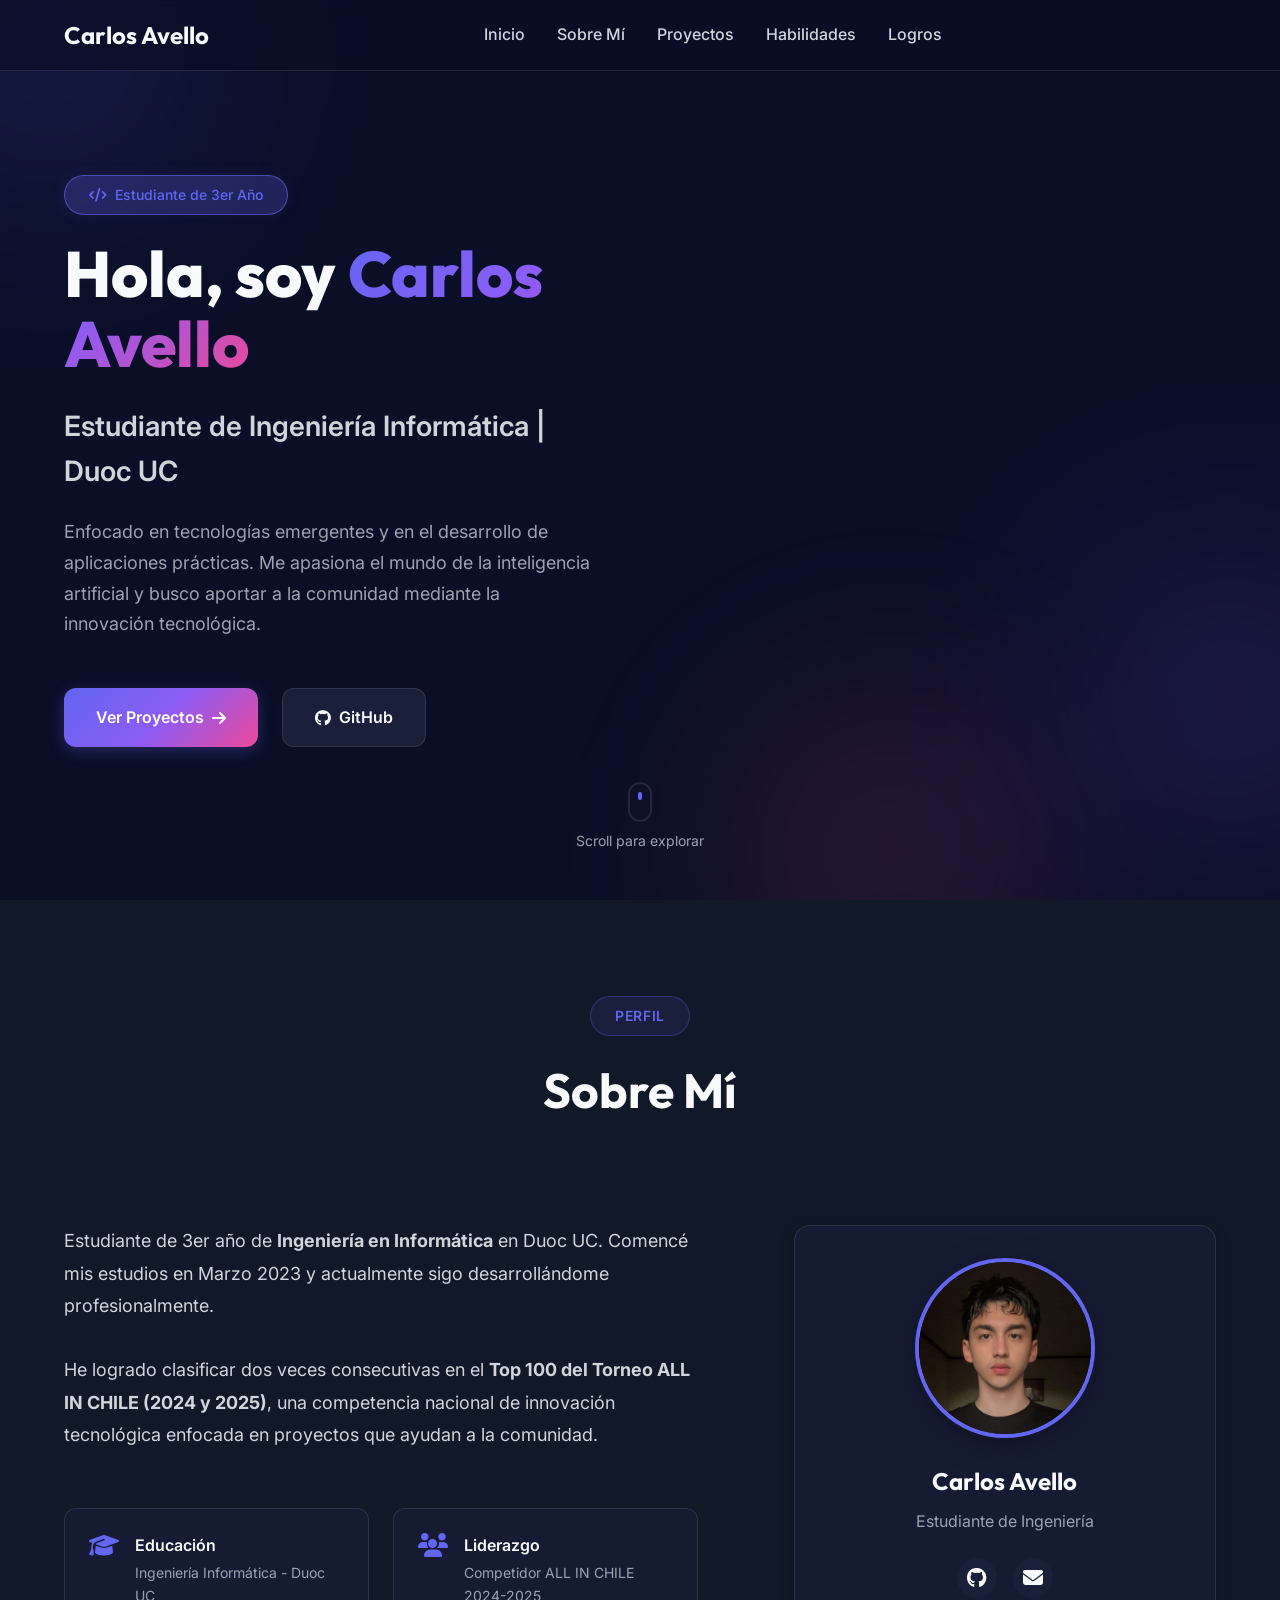
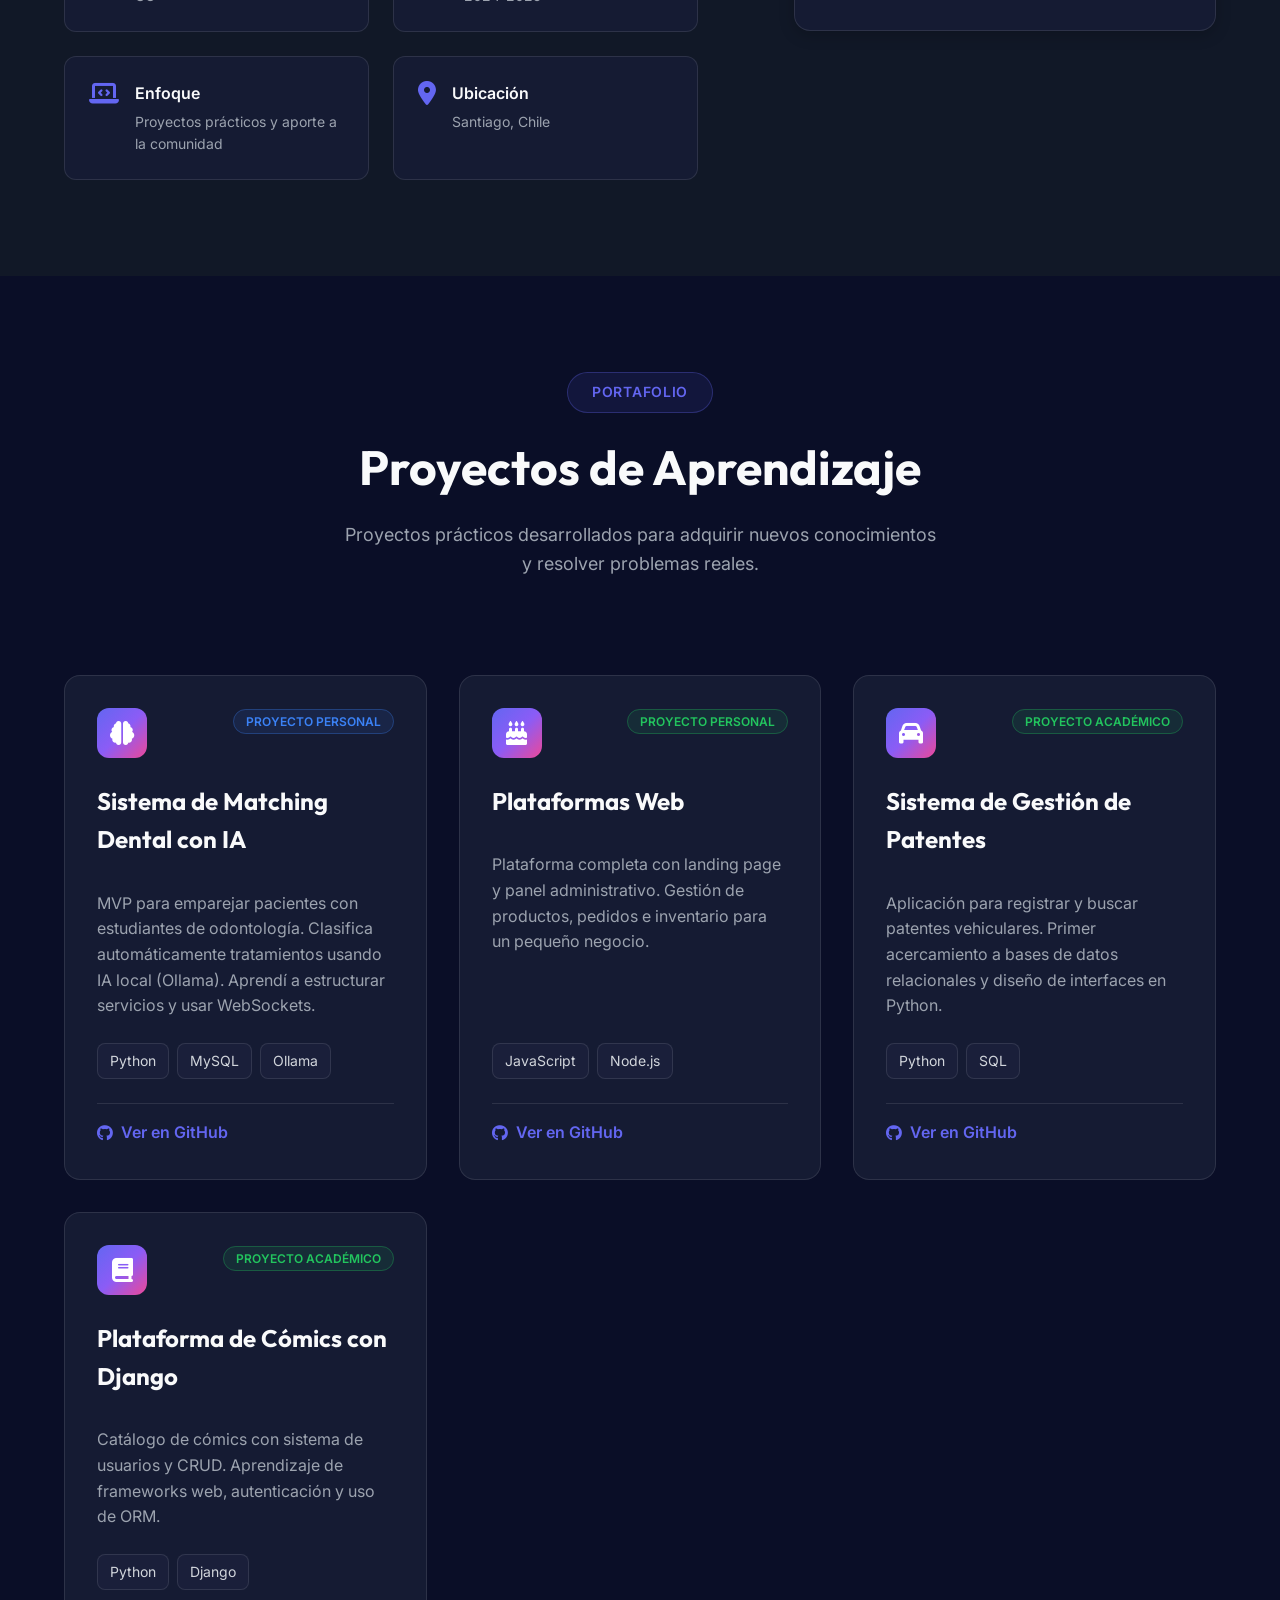
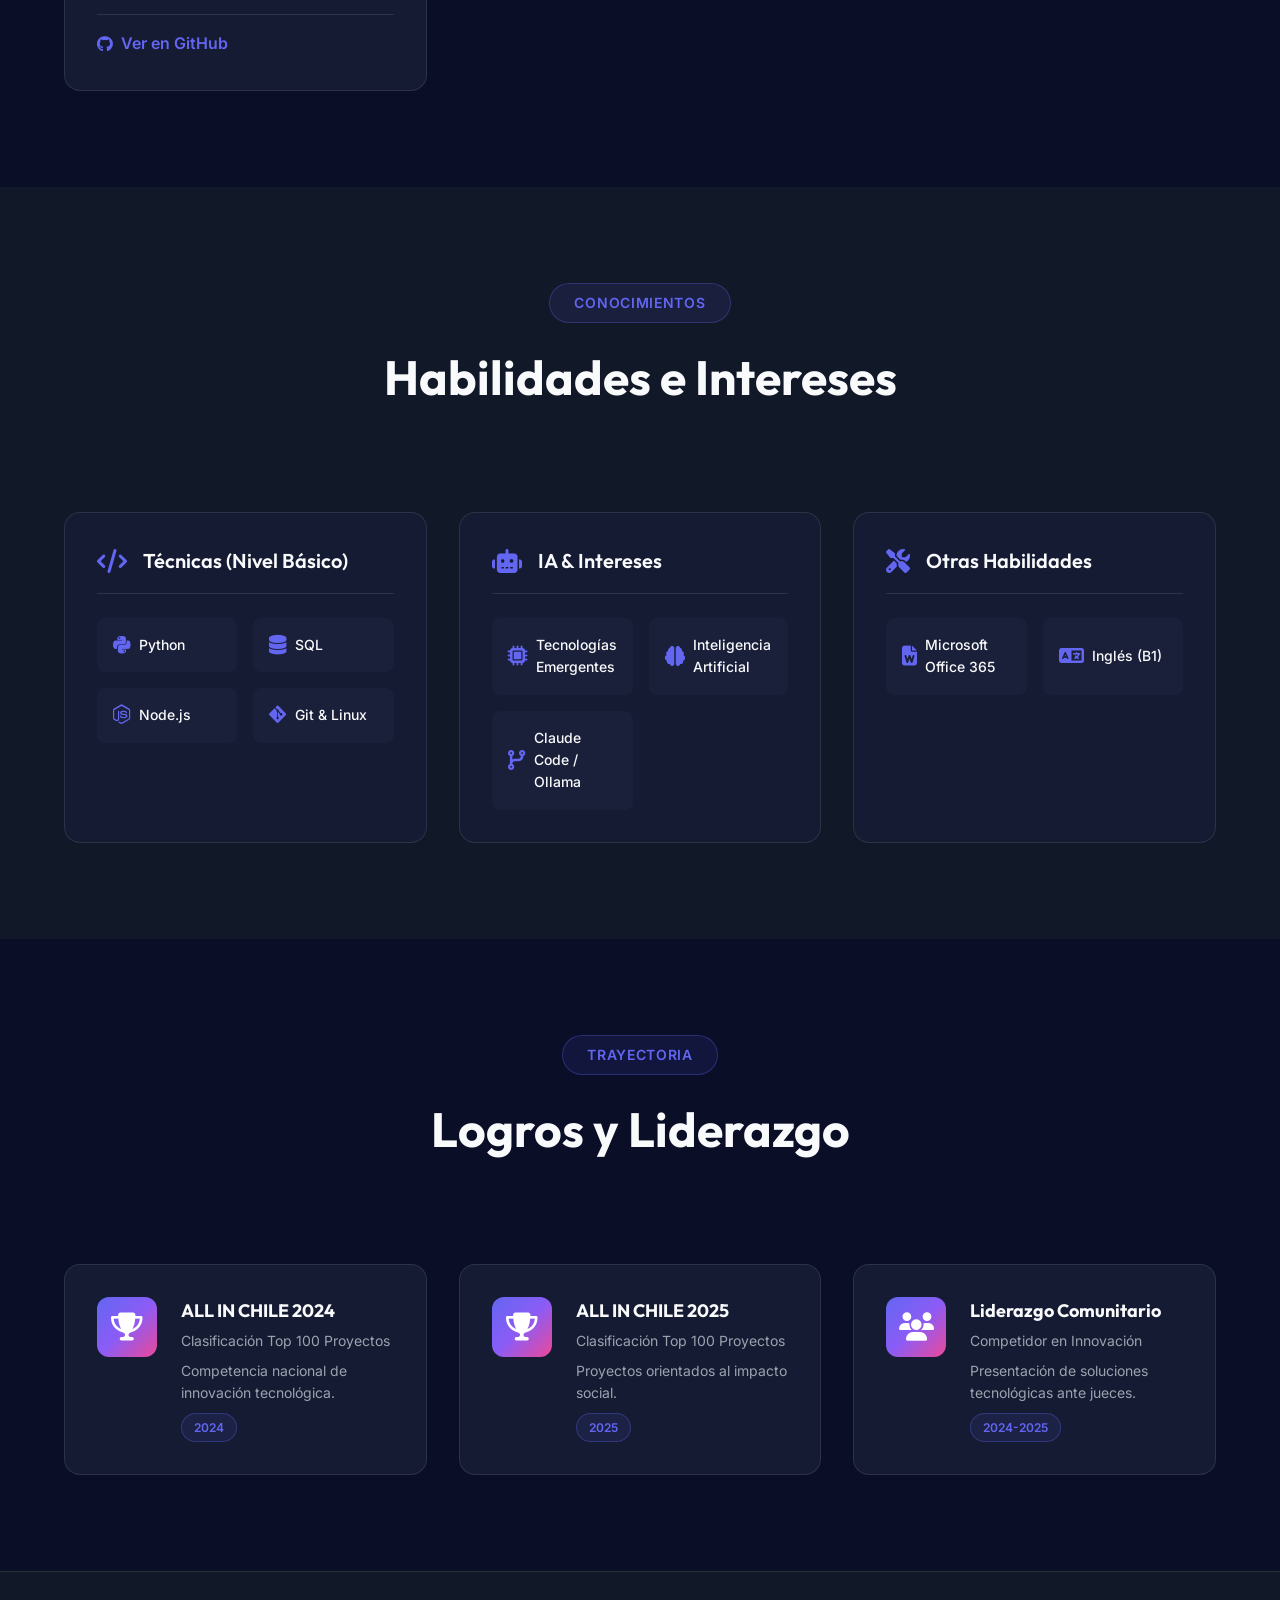
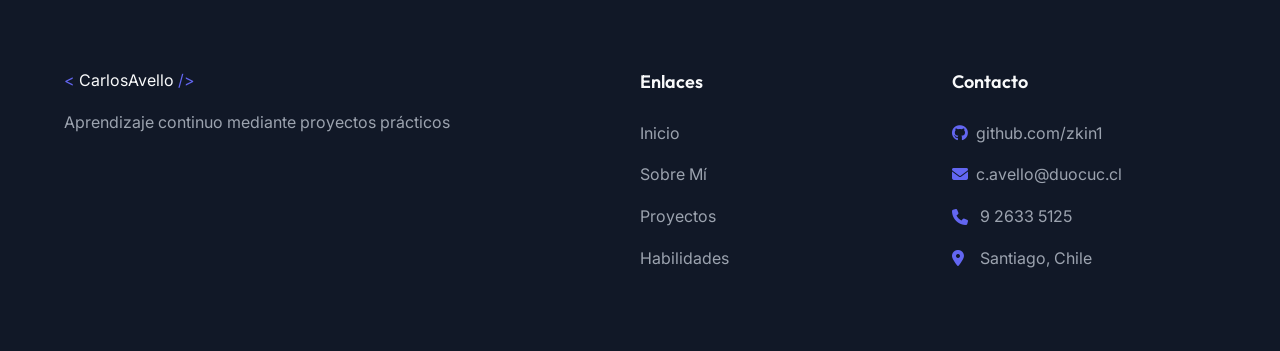
==== commit 5e7843b1: "cambios parte ingles" ====
--- a/index.html
+++ b/index.html
@@ -406,7 +406,7 @@
                         </div>
                         <div class="skill-item">
                             <i class="fas fa-language"></i>
-                            <span>Inglés (Intermedio)</span>
+                            <span>Inglés (B1)</span>
                         </div>
                     </div>
                 </div>
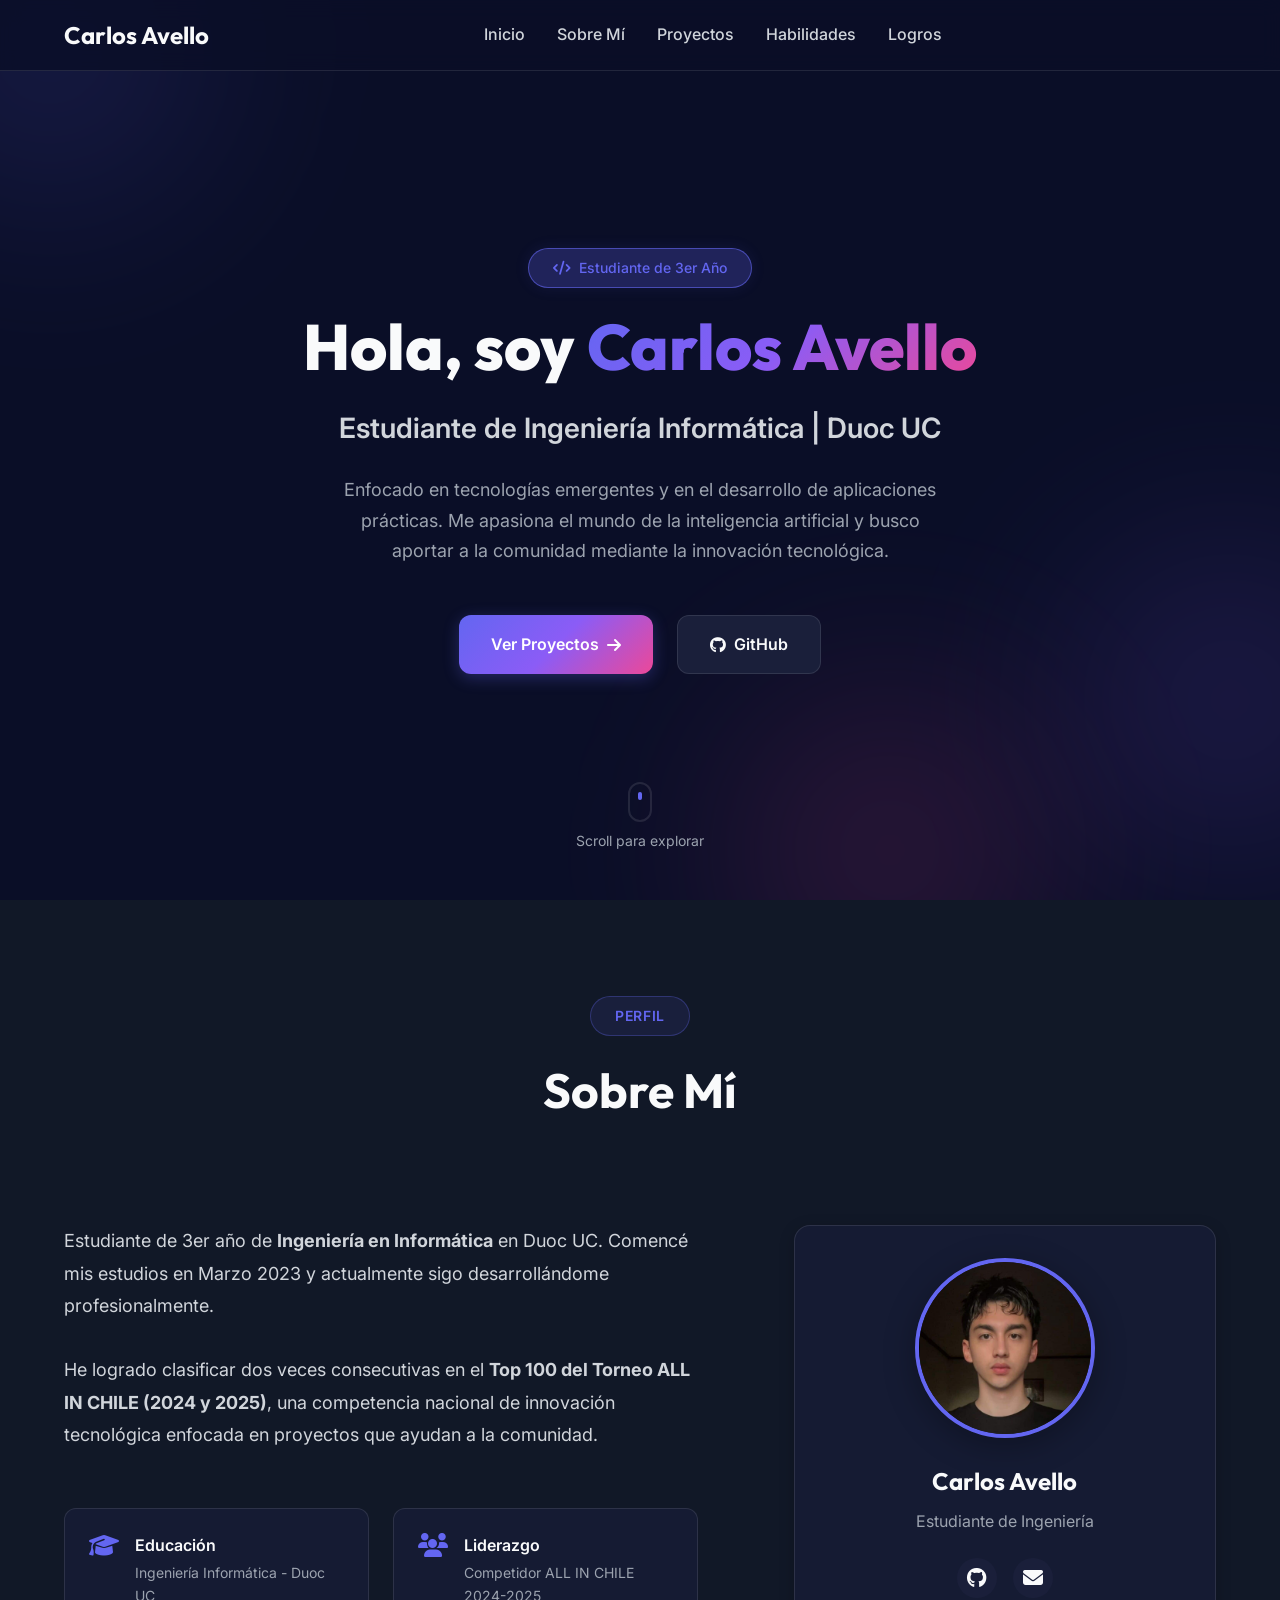
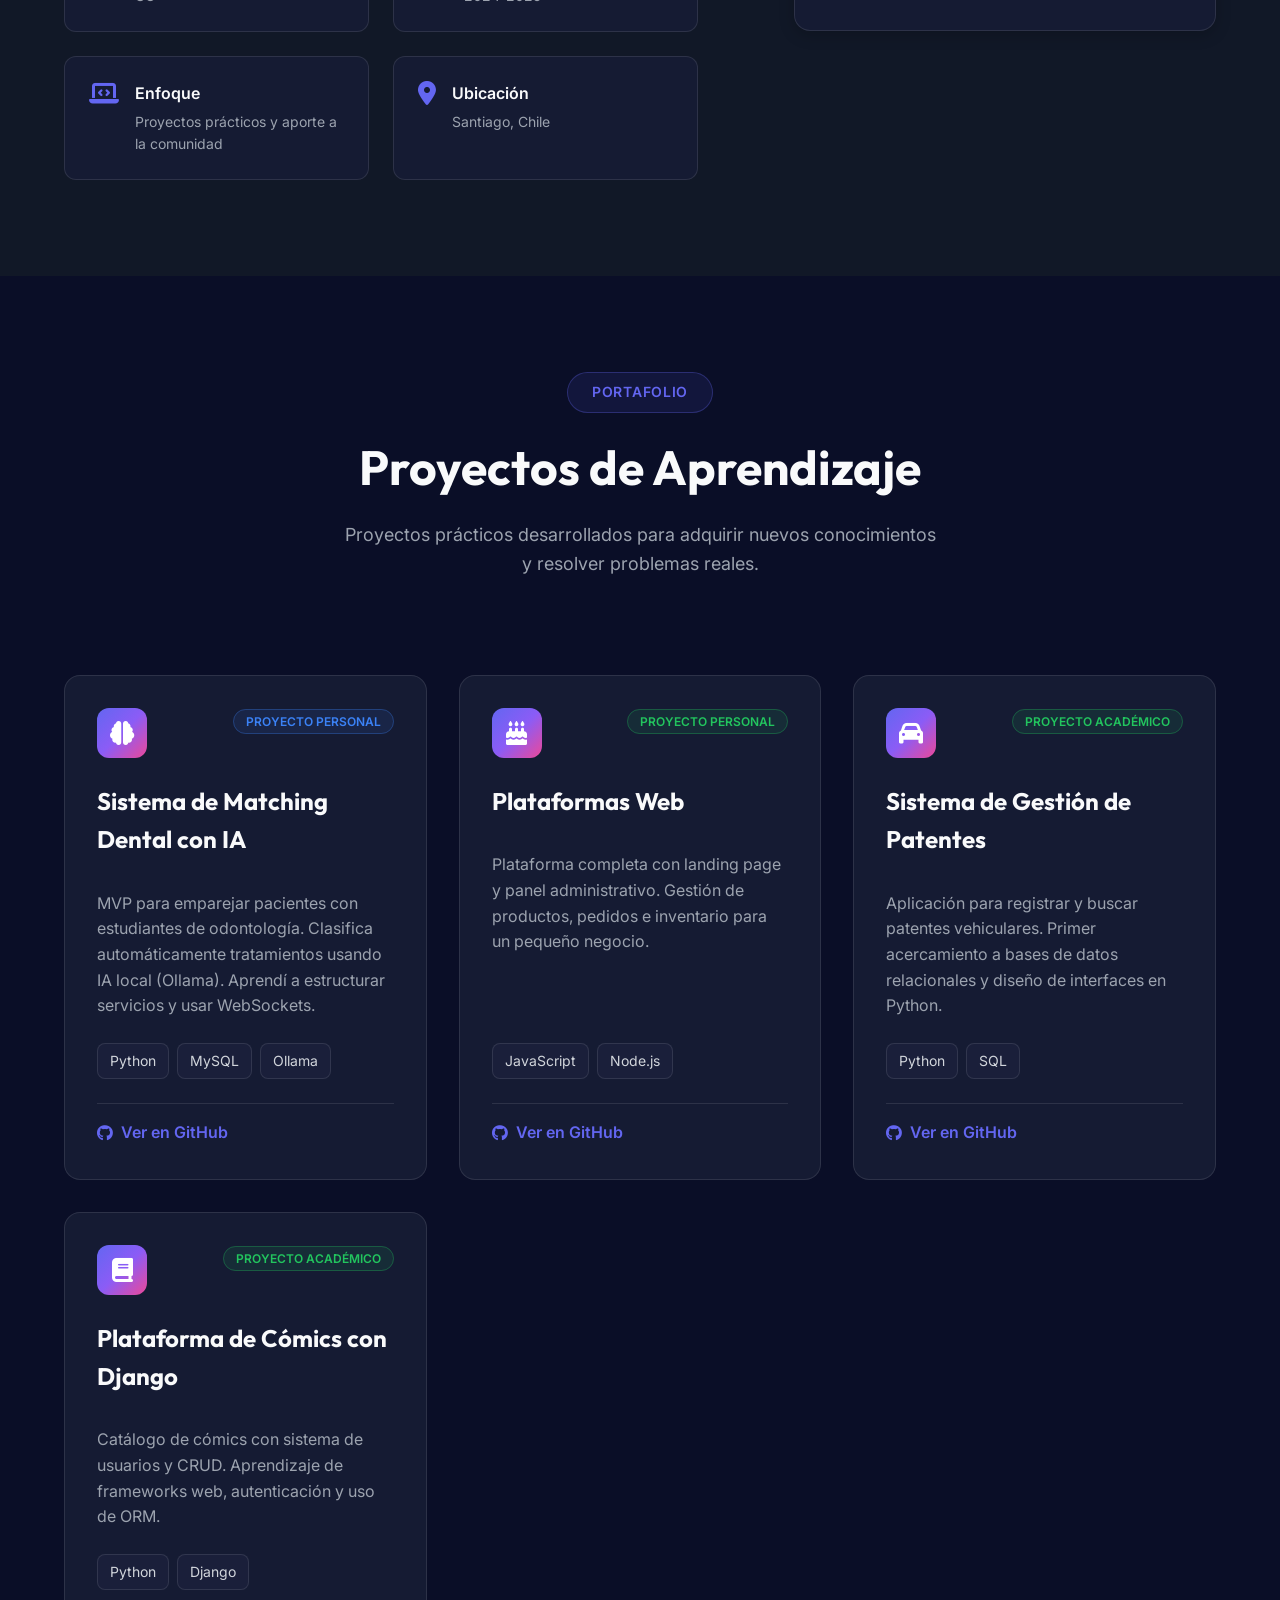
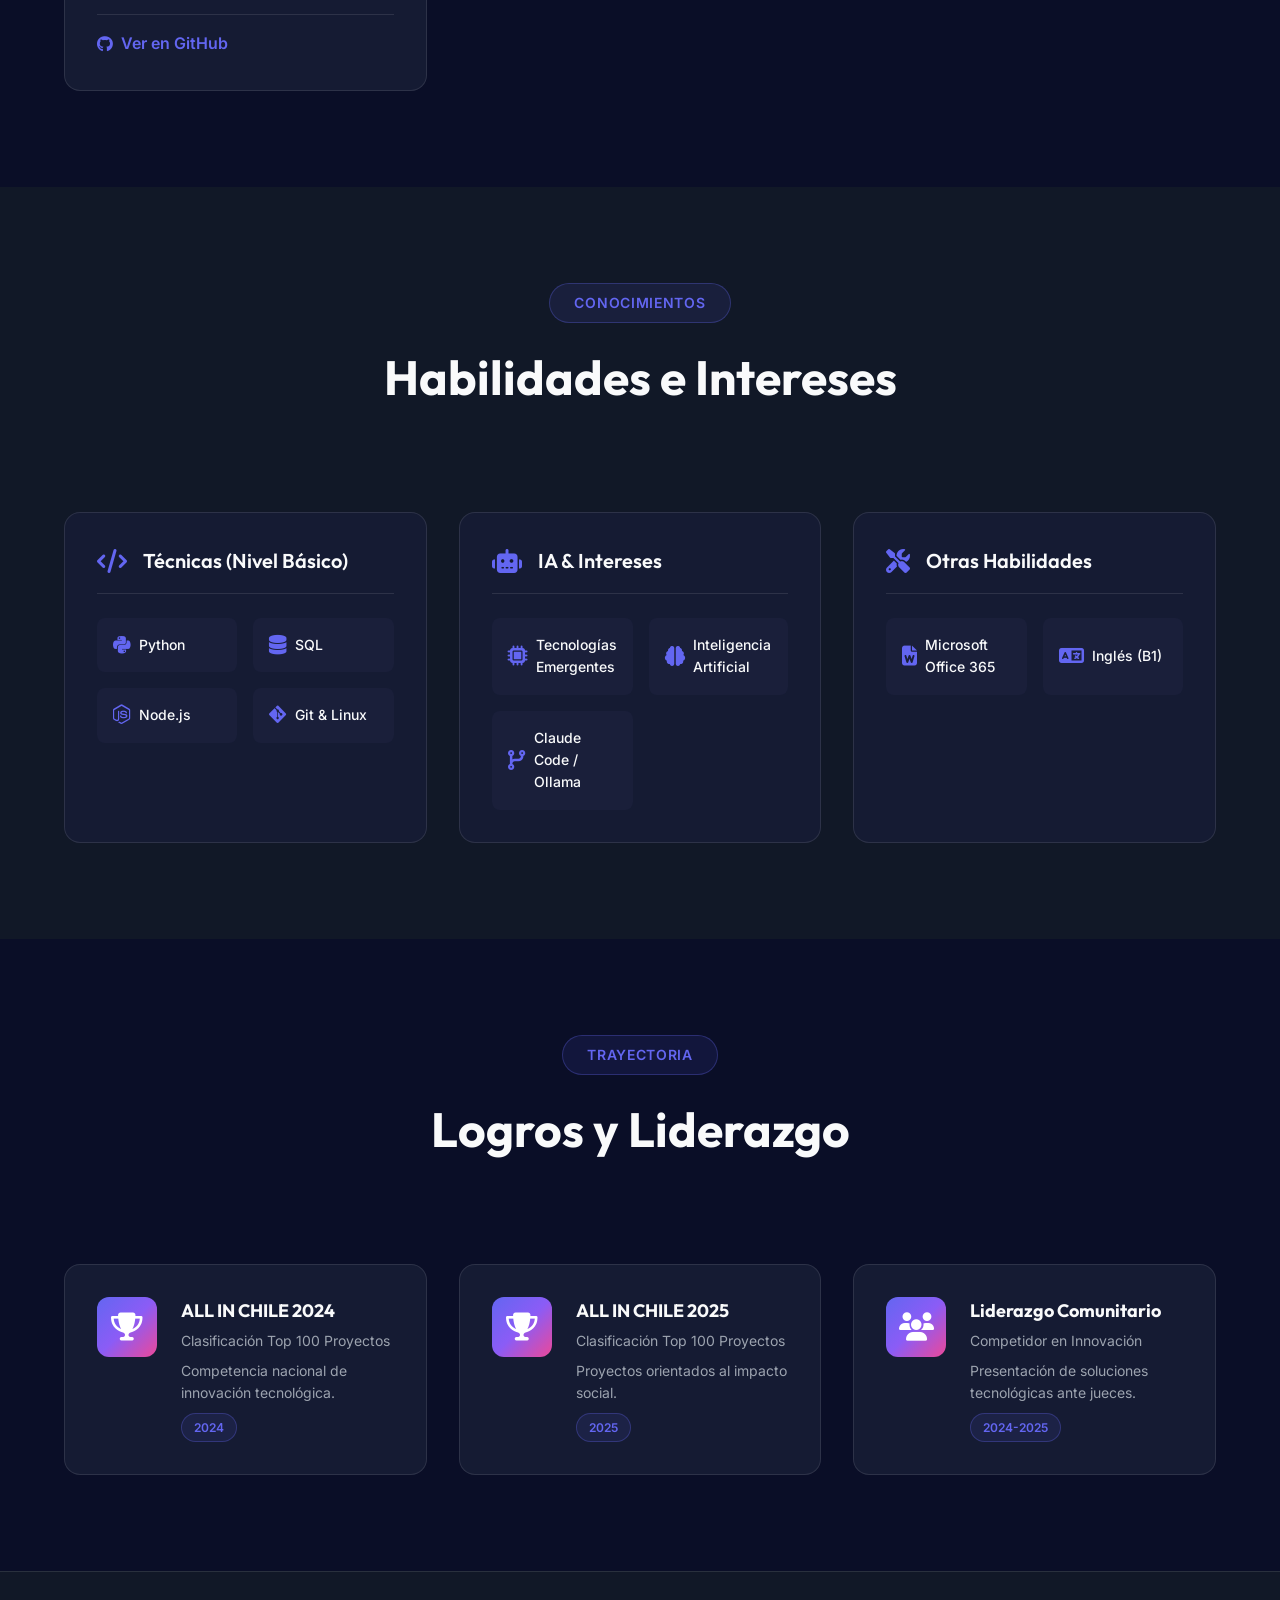
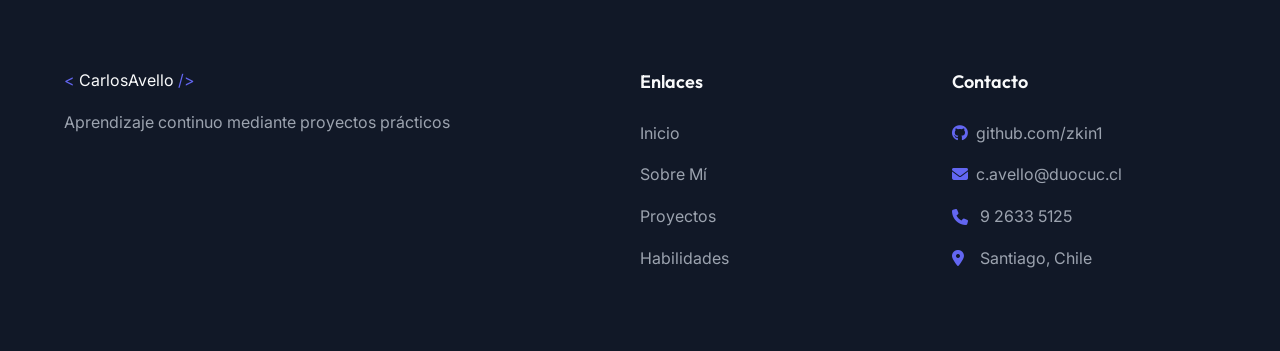
==== commit 106d68bb: "Mejora las animaciones de scroll implementando transiciones más naturales y fluidas, corrige problem" ====
--- a/index.html
+++ b/index.html
@@ -69,26 +69,26 @@
 
         <div class="container hero-container">
             <div class="hero-content">
-                <div class="hero-badge fade-in">
+                <div class="hero-badge reveal fade-bottom">
                     <i class="fas fa-code"></i>
                     <span>Estudiante de 3er Año</span>
                 </div>
 
-                <h1 class="hero-title fade-in">
+                <h1 class="hero-title reveal fade-bottom delay-100">
                     Hola, soy <span class="gradient-text">Carlos Avello</span>
                 </h1>
 
-                <h2 class="hero-subtitle fade-in">
+                <h2 class="hero-subtitle reveal fade-bottom delay-200">
                     Estudiante de Ingeniería Informática | Duoc UC
                 </h2>
 
-                <p class="hero-description fade-in">
+                <p class="hero-description reveal fade-bottom delay-300">
                     Enfocado en tecnologías emergentes y en el desarrollo de aplicaciones prácticas.
                     Me apasiona el mundo de la inteligencia artificial y busco aportar a la comunidad mediante la
                     innovación tecnológica.
                 </p>
 
-                <div class="hero-cta fade-in">
+                <div class="hero-cta reveal fade-bottom delay-400">
                     <a href="#projects" class="btn btn-primary">
                         <span>Ver Proyectos</span>
                         <i class="fas fa-arrow-right"></i>
@@ -115,13 +115,13 @@
     <!-- About Section -->
     <section id="about" class="about">
         <div class="container">
-            <div class="section-header">
+            <div class="section-header reveal fade-bottom">
                 <span class="section-tag">Perfil</span>
                 <h2 class="section-title">Sobre Mí</h2>
             </div>
 
             <div class="about-content">
-                <div class="about-text">
+                <div class="about-text reveal fade-left">
                     <p class="about-intro">
                         Estudiante de 3er año de <strong>Ingeniería en Informática</strong> en Duoc UC.
                         Comencé mis estudios en Marzo 2023 y actualmente sigo desarrollándome profesionalmente.
@@ -169,7 +169,7 @@
                 </div>
 
                 <div class="about-visual">
-                    <div class="profile-card">
+                    <div class="profile-card reveal zoom-in">
                         <div class="profile-image">
                             <img src="css/perfil.png" alt="Carlos Avello" class="profile-photo">
                         </div>
@@ -194,7 +194,7 @@
     <!-- Projects Section -->
     <section id="projects" class="projects">
         <div class="container">
-            <div class="section-header">
+            <div class="section-header reveal fade-bottom">
                 <span class="section-tag">Portafolio</span>
                 <h2 class="section-title">Proyectos de Aprendizaje</h2>
                 <p class="section-description">
@@ -204,7 +204,7 @@
 
             <div class="projects-grid">
                 <!-- Project 1: AI Dental Matching -->
-                <article class="project-card">
+                <article class="project-card reveal fade-bottom">
                     <div class="project-header">
                         <div class="project-icon">
                             <i class="fas fa-brain"></i>
@@ -339,14 +339,14 @@
     <!-- Skills Section -->
     <section id="skills" class="skills">
         <div class="container">
-            <div class="section-header">
+            <div class="section-header reveal fade-bottom">
                 <span class="section-tag">Conocimientos</span>
                 <h2 class="section-title">Habilidades e Intereses</h2>
             </div>
 
             <div class="skills-grid">
                 <!-- Technical -->
-                <div class="skill-category">
+                <div class="skill-category reveal fade-bottom">
                     <div class="category-header">
                         <i class="fas fa-code"></i>
                         <h3>Técnicas (Nivel Básico)</h3>
@@ -417,13 +417,13 @@
     <!-- Achievements Section -->
     <section id="achievements" class="achievements">
         <div class="container">
-            <div class="section-header">
+            <div class="section-header reveal fade-bottom">
                 <span class="section-tag">Trayectoria</span>
                 <h2 class="section-title">Logros y Liderazgo</h2>
             </div>
 
             <div class="achievements-grid">
-                <div class="achievement-card">
+                <div class="achievement-card reveal fade-bottom">
                     <div class="achievement-icon">
                         <i class="fas fa-trophy"></i>
                     </div>
@@ -435,7 +435,7 @@
                     </div>
                 </div>
 
-                <div class="achievement-card">
+                <div class="achievement-card reveal fade-bottom">
                     <div class="achievement-icon">
                         <i class="fas fa-trophy"></i>
                     </div>
@@ -447,7 +447,7 @@
                     </div>
                 </div>
 
-                <div class="achievement-card">
+                <div class="achievement-card reveal fade-bottom">
                     <div class="achievement-icon">
                         <i class="fas fa-users"></i>
                     </div>
--- a/css/style.css
+++ b/css/style.css
@@ -140,38 +140,65 @@
     background-clip: text;
 }
 
-/* Fade-in Animation */
-.fade-in {
+/* ===================================
+   SCROLL ANIMATIONS (Natural Feel)
+   =================================== */
+.reveal {
     opacity: 0;
-    transform: translateY(20px);
-    animation: fadeInUp 0.6s ease forwards;
-}
-
-.fade-in:nth-child(1) {
-    animation-delay: 0.1s;
-}
-
-.fade-in:nth-child(2) {
-    animation-delay: 0.2s;
-}
-
-.fade-in:nth-child(3) {
-    animation-delay: 0.3s;
-}
-
-.fade-in:nth-child(4) {
-    animation-delay: 0.4s;
-}
-
-.fade-in:nth-child(5) {
-    animation-delay: 0.5s;
-}
-
-@keyframes fadeInUp {
-    to {
-        opacity: 1;
-        transform: translateY(0);
-    }
+    transition: all 1.2s cubic-bezier(0.22, 1, 0.36, 1);
+}
+
+/* Initial States */
+.reveal.fade-bottom {
+    transform: translateY(30px);
+}
+
+.reveal.fade-left {
+    transform: translateX(-30px);
+}
+
+.reveal.fade-right {
+    transform: translateX(30px);
+}
+
+.reveal.zoom-in {
+    transform: scale(0.95);
+}
+
+/* Active State (Overrides) */
+.reveal.active {
+    opacity: 1;
+    transform: translate(0) scale(1);
+}
+
+/* Specific Active Overrides (Ensures Specificity) */
+.reveal.fade-bottom.active,
+.reveal.fade-left.active,
+.reveal.fade-right.active,
+.reveal.zoom-in.active {
+    transform: translate(0) scale(1);
+    opacity: 1;
+}
+
+/* Staggered Delays */
+.delay-100 {
+    transition-delay: 0.1s;
+}
+
+.delay-200 {
+    transition-delay: 0.2s;
+}
+
+.delay-300 {
+    transition-delay: 0.3s;
+}
+
+.delay-400 {
+    transition-delay: 0.4s;
+}
+
+.delay-500 {
+    transition-delay: 0.5s;
 }
 
 /* ===================================
@@ -374,16 +401,19 @@
 .hero-container {
     position: relative;
     z-index: 1;
-    display: grid;
-    grid-template-columns: 1fr 1fr;
-    gap: var(--spacing-3xl);
-    align-items: center;
+    display: flex;
+    justify-content: center;
+    align-items: center;
+    max-width: 900px;
+    margin: 0 auto;
 }
 
 .hero-content {
     display: flex;
     flex-direction: column;
     gap: var(--spacing-md);
+    align-items: center;
+    text-align: center;
 }
 
 .hero-badge {
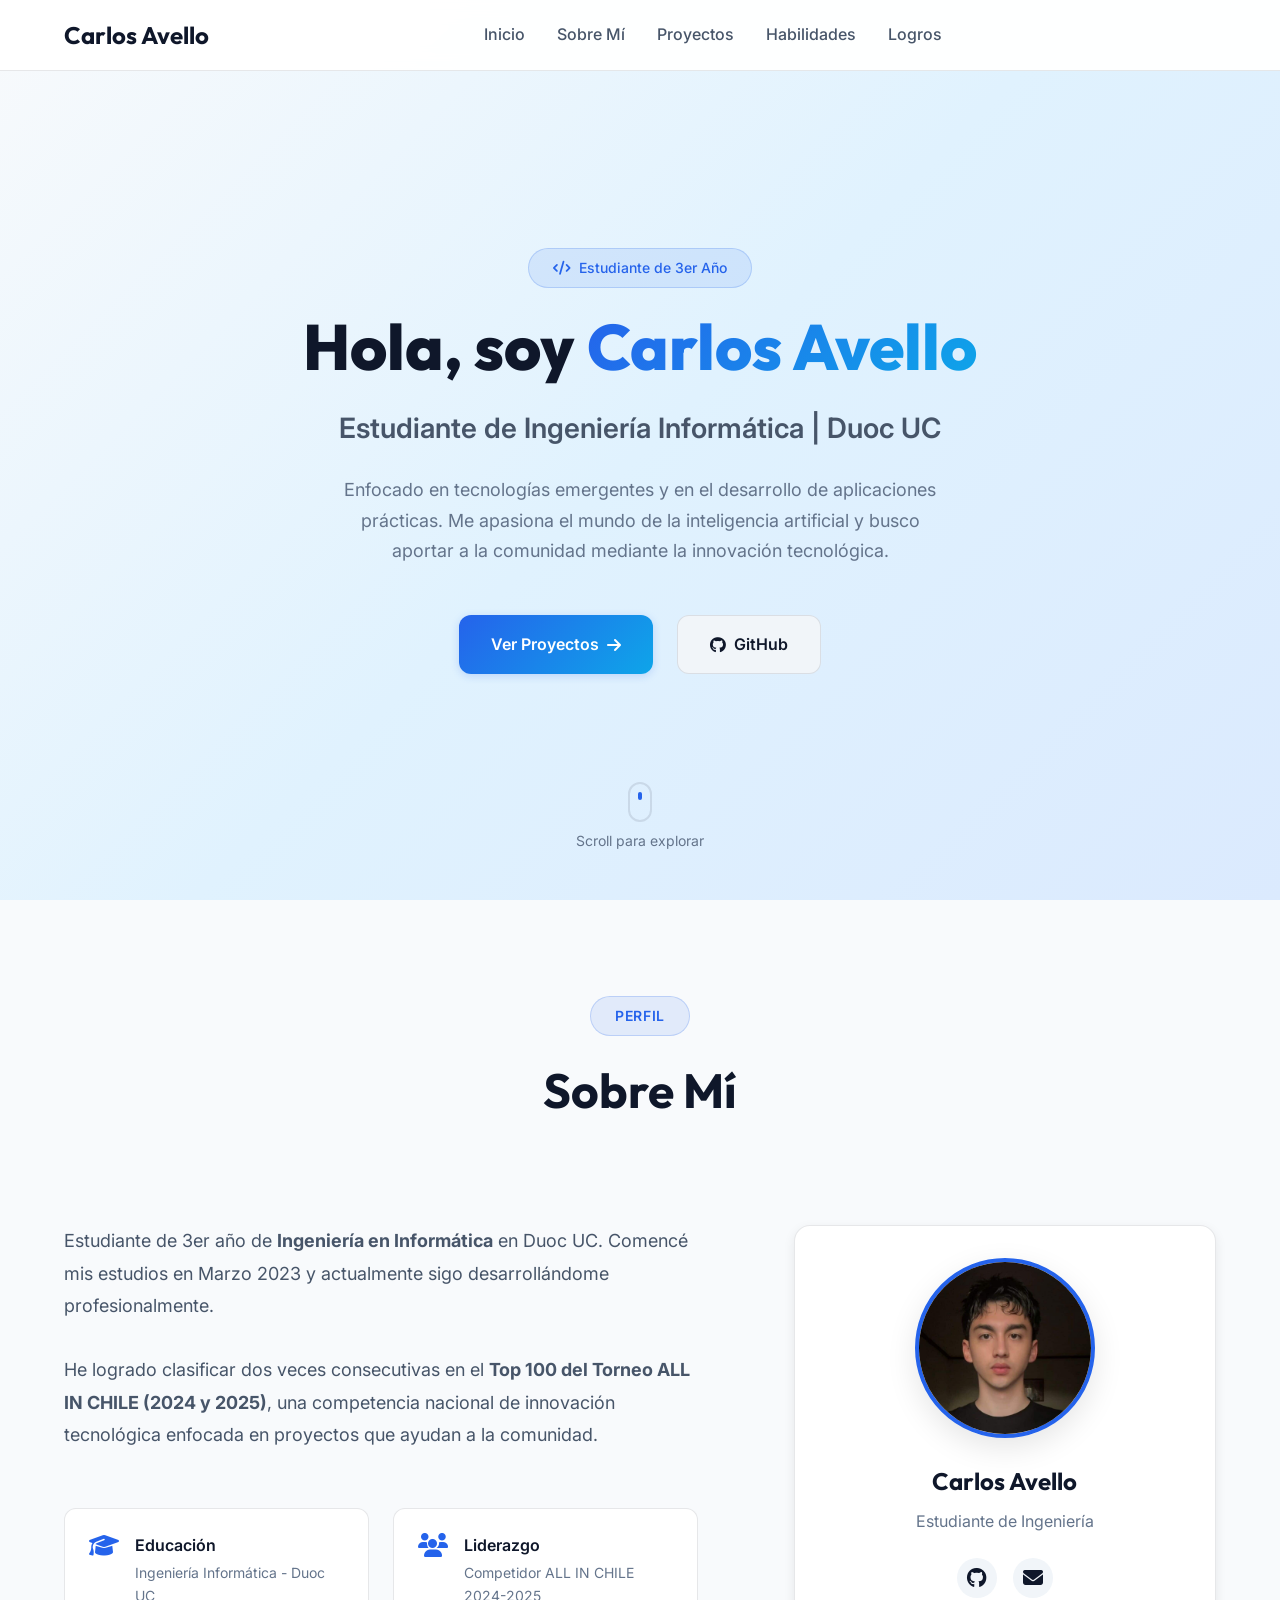
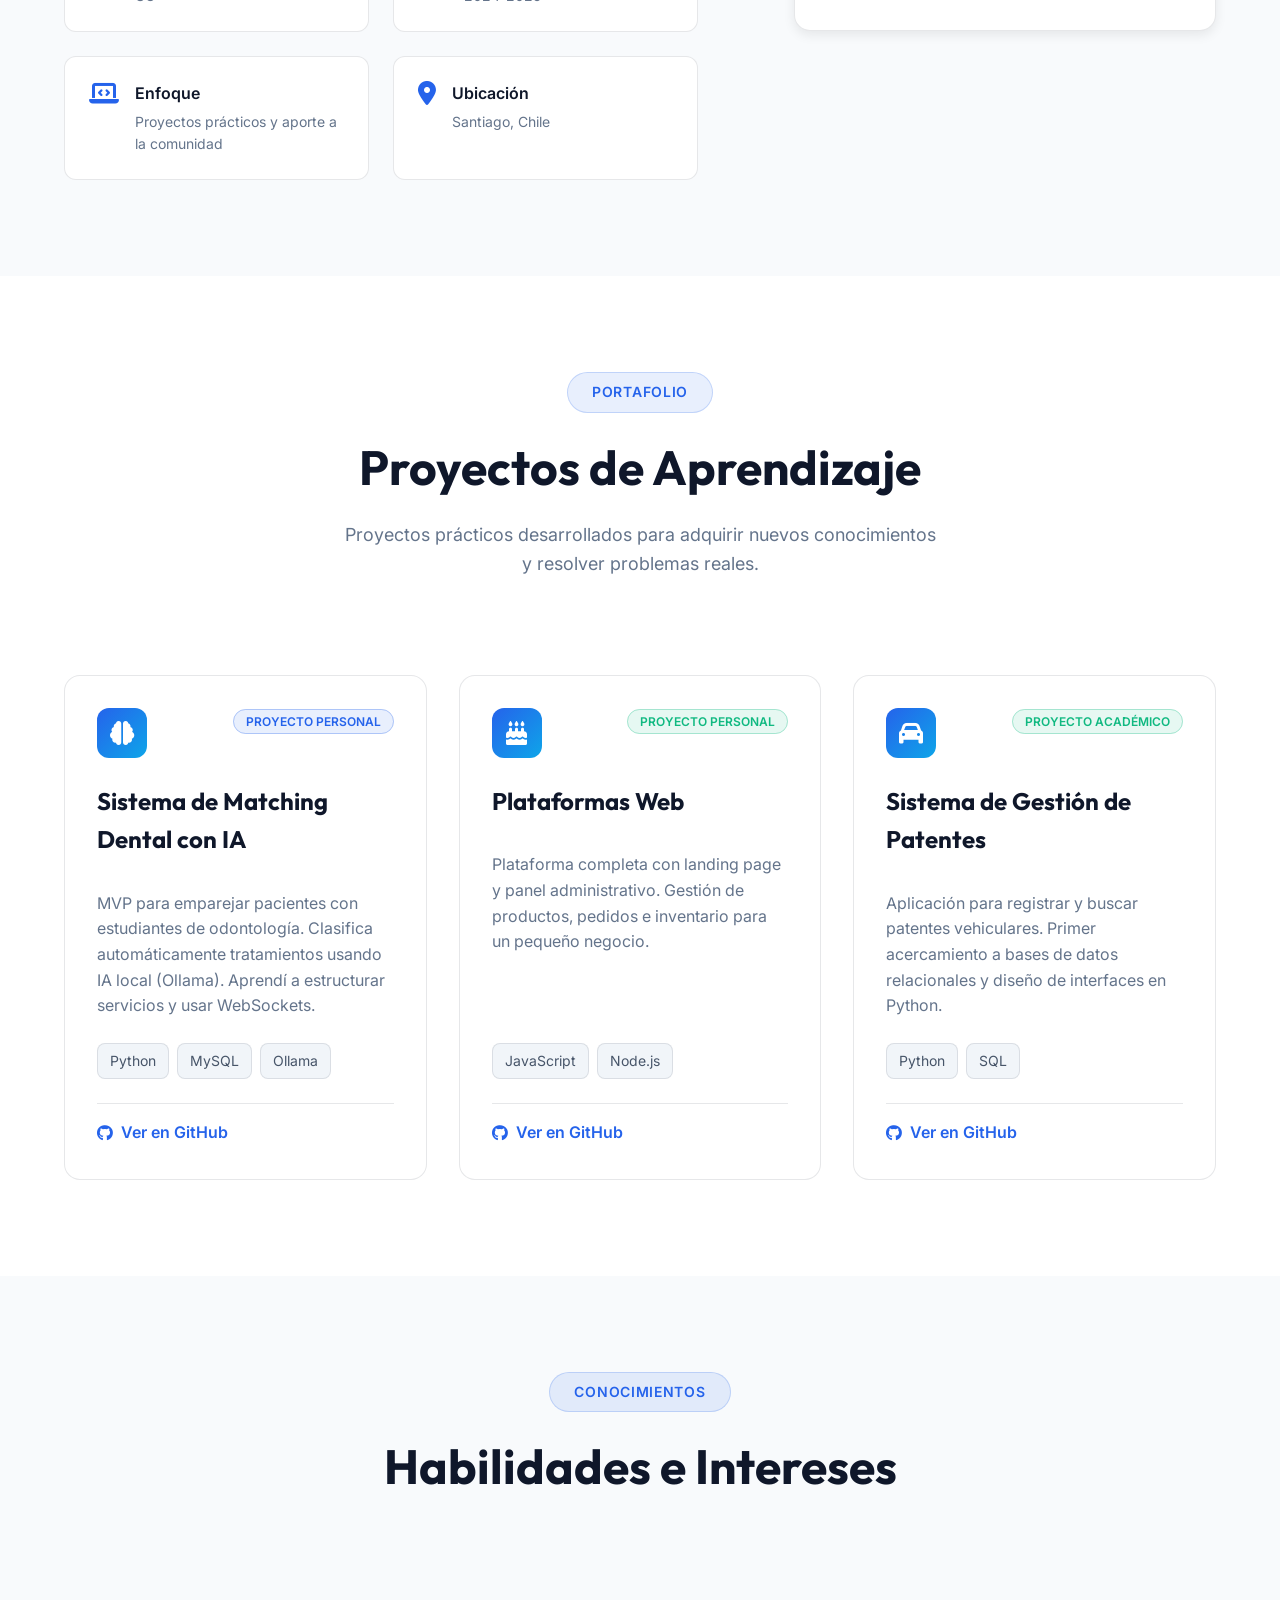
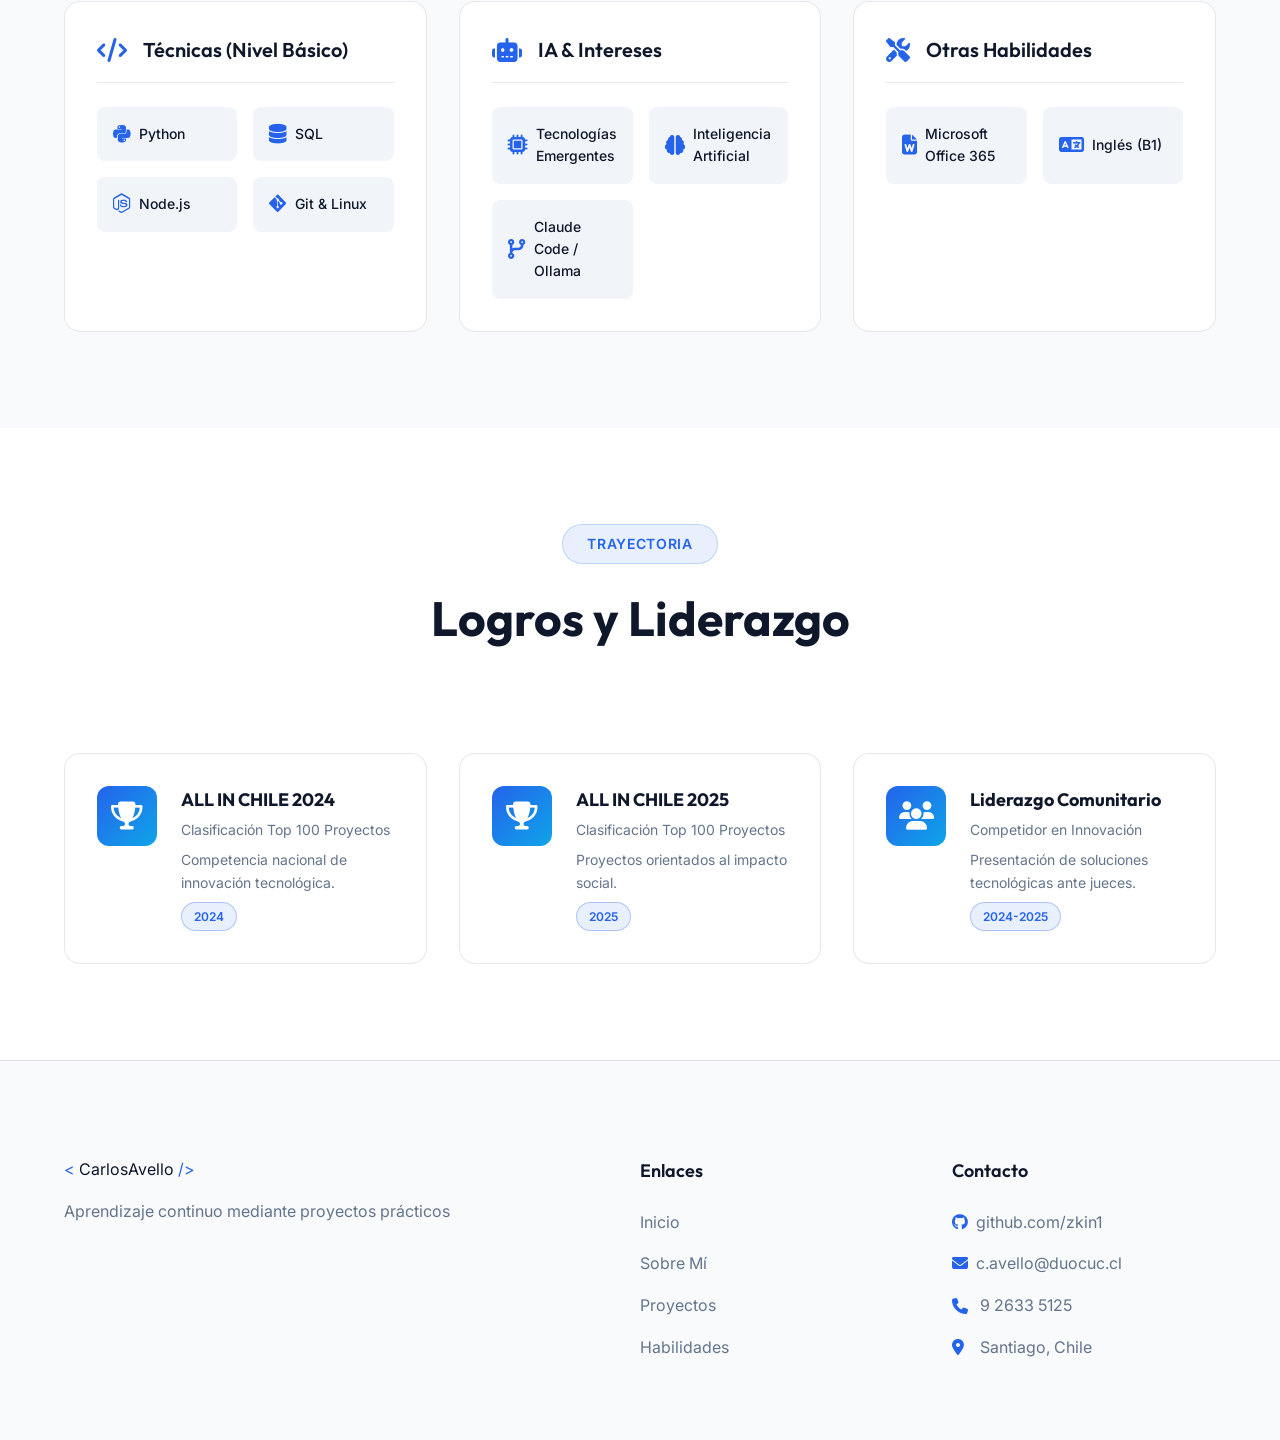
==== commit 0490448e: "cambios en el css y nuevo favicon" ====
--- a/index.html
+++ b/index.html
@@ -27,6 +27,9 @@
 
     <!-- Font Awesome for Icons -->
     <link rel="stylesheet" href="https://cdnjs.cloudflare.com/ajax/libs/font-awesome/6.5.1/css/all.min.css">
+
+    <!-- Favicon -->
+    <link rel="icon" type="image/png" href="favicon.png">
 
     <link rel="stylesheet" href="css/style.css">
 </head>
@@ -61,11 +64,7 @@
 
     <!-- Hero Section -->
     <section id="home" class="hero">
-        <div class="hero-background">
-            <div class="gradient-orb orb-1"></div>
-            <div class="gradient-orb orb-2"></div>
-            <div class="gradient-orb orb-3"></div>
-        </div>
+        <div class="hero-background"></div>
 
         <div class="container hero-container">
             <div class="hero-content">
@@ -301,37 +300,7 @@
                     </div>
                 </article>
 
-                <!-- Project 4: Comics Platform -->
-                <article class="project-card">
-                    <div class="project-header">
-                        <div class="project-icon">
-                            <i class="fas fa-book"></i>
-                        </div>
-                        <div class="project-status">
-                            <span class="status-badge status-complete">Proyecto Académico</span>
-                        </div>
-                    </div>
-
-                    <h3 class="project-title">Plataforma de Cómics con Django</h3>
-
-                    <p class="project-description">
-                        Catálogo de cómics con sistema de usuarios y CRUD.
-                        Aprendizaje de frameworks web, autenticación y uso de ORM.
-                    </p>
-
-                    <div class="project-tech">
-                        <span class="tech-tag">Python</span>
-                        <span class="tech-tag">Django</span>
-                    </div>
-
-                    <div class="project-footer">
-                        <a href="https://github.com/zkin1" target="_blank" rel="noopener noreferrer"
-                            class="project-link">
-                            <i class="fab fa-github"></i>
-                            <span>Ver en GitHub</span>
-                        </a>
-                    </div>
-                </article>
+
             </div>
         </div>
     </section>
--- a/css/style.css
+++ b/css/style.css
@@ -2,36 +2,36 @@
    CSS VARIABLES & DESIGN TOKENS
    =================================== */
 :root {
-    /* Colors - Dark Mode Primary */
-    --bg-primary: #0a0e27;
-    --bg-secondary: #111827;
-    --bg-tertiary: #1a1f3a;
-    --bg-card: #151b33;
-
-    /* Accent Colors */
-    --accent-primary: #6366f1;
-    --accent-secondary: #8b5cf6;
-    --accent-tertiary: #ec4899;
-
-    /* Gradients */
-    --gradient-primary: linear-gradient(135deg, #6366f1 0%, #8b5cf6 50%, #ec4899 100%);
-    --gradient-secondary: linear-gradient(135deg, #3b82f6 0%, #6366f1 100%);
-    --gradient-orb: radial-gradient(circle, rgba(99, 102, 241, 0.15) 0%, transparent 70%);
+    /* Colors - Professional Light Mode */
+    --bg-primary: #ffffff;
+    --bg-secondary: #f8fafc;
+    --bg-tertiary: #f1f5f9;
+    --bg-card: #ffffff;
+
+    /* Accent Colors - Professional Blues */
+    --accent-primary: #2563eb;
+    --accent-secondary: #1e40af;
+    --accent-tertiary: #0ea5e9;
+
+    /* Gradients - Subtle Professional */
+    --gradient-primary: linear-gradient(135deg, #2563eb 0%, #0ea5e9 100%);
+    --gradient-secondary: linear-gradient(135deg, #1e40af 0%, #2563eb 100%);
+    --gradient-orb: radial-gradient(circle, rgba(37, 99, 235, 0.08) 0%, transparent 70%);
 
     /* Text Colors */
-    --text-primary: #f9fafb;
-    --text-secondary: #d1d5db;
-    --text-tertiary: #9ca3af;
+    --text-primary: #0f172a;
+    --text-secondary: #475569;
+    --text-tertiary: #64748b;
 
     /* Borders */
-    --border-color: rgba(255, 255, 255, 0.1);
-    --border-hover: rgba(99, 102, 241, 0.3);
-
-    /* Shadows */
-    --shadow-sm: 0 2px 8px rgba(0, 0, 0, 0.1);
-    --shadow-md: 0 4px 16px rgba(0, 0, 0, 0.2);
-    --shadow-lg: 0 8px 32px rgba(0, 0, 0, 0.3);
-    --shadow-glow: 0 0 20px rgba(99, 102, 241, 0.3);
+    --border-color: rgba(15, 23, 42, 0.1);
+    --border-hover: rgba(37, 99, 235, 0.3);
+
+    /* Shadows - Subtle */
+    --shadow-sm: 0 1px 3px rgba(0, 0, 0, 0.08);
+    --shadow-md: 0 4px 12px rgba(0, 0, 0, 0.08);
+    --shadow-lg: 0 10px 30px rgba(0, 0, 0, 0.1);
+    --shadow-glow: 0 0 20px rgba(37, 99, 235, 0.15);
 
     /* Spacing */
     --spacing-xs: 0.5rem;
@@ -58,23 +58,23 @@
     --radius-xl: 1.5rem;
 }
 
-/* Light Mode Variables */
-[data-theme="light"] {
-    --bg-primary: #ffffff;
-    --bg-secondary: #f9fafb;
-    --bg-tertiary: #f3f4f6;
-    --bg-card: #ffffff;
-
-    --text-primary: #111827;
-    --text-secondary: #4b5563;
-    --text-tertiary: #6b7280;
-
-    --border-color: rgba(0, 0, 0, 0.1);
-    --border-hover: rgba(99, 102, 241, 0.3);
-
-    --shadow-sm: 0 2px 8px rgba(0, 0, 0, 0.05);
-    --shadow-md: 0 4px 16px rgba(0, 0, 0, 0.1);
-    --shadow-lg: 0 8px 32px rgba(0, 0, 0, 0.15);
+/* Dark Mode Variables (Optional) */
+[data-theme="dark"] {
+    --bg-primary: #0f172a;
+    --bg-secondary: #1e293b;
+    --bg-tertiary: #334155;
+    --bg-card: #1e293b;
+
+    --text-primary: #f8fafc;
+    --text-secondary: #cbd5e1;
+    --text-tertiary: #94a3b8;
+
+    --border-color: rgba(255, 255, 255, 0.1);
+    --border-hover: rgba(37, 99, 235, 0.4);
+
+    --shadow-sm: 0 2px 8px rgba(0, 0, 0, 0.3);
+    --shadow-md: 0 4px 16px rgba(0, 0, 0, 0.4);
+    --shadow-lg: 0 10px 30px rgba(0, 0, 0, 0.5);
 }
 
 /* ===================================
@@ -210,15 +210,15 @@
     left: 0;
     right: 0;
     z-index: 1000;
-    background-color: rgba(10, 14, 39, 0.8);
+    background-color: rgba(255, 255, 255, 0.95);
     backdrop-filter: blur(10px);
     border-bottom: 1px solid var(--border-color);
     transition: all var(--transition-base);
 }
 
 .navbar.scrolled {
-    background-color: rgba(10, 14, 39, 0.95);
-    box-shadow: var(--shadow-md);
+    background-color: rgba(255, 255, 255, 0.98);
+    box-shadow: var(--shadow-sm);
 }
 
 .nav-container {
@@ -350,53 +350,10 @@
     right: 0;
     bottom: 0;
     z-index: 0;
-}
-
-.gradient-orb {
-    position: absolute;
-    width: 500px;
-    height: 500px;
-    border-radius: 50%;
-    filter: blur(80px);
-    opacity: 0.6;
-    animation: float 20s ease-in-out infinite;
-}
-
-.orb-1 {
-    background: radial-gradient(circle, rgba(99, 102, 241, 0.3) 0%, transparent 70%);
-    top: -200px;
-    left: -200px;
-}
-
-.orb-2 {
-    background: radial-gradient(circle, rgba(139, 92, 246, 0.3) 0%, transparent 70%);
-    top: 50%;
-    right: -200px;
-    animation-delay: -5s;
-}
-
-.orb-3 {
-    background: radial-gradient(circle, rgba(236, 72, 153, 0.3) 0%, transparent 70%);
-    bottom: -200px;
-    left: 50%;
-    animation-delay: -10s;
-}
-
-@keyframes float {
-
-    0%,
-    100% {
-        transform: translate(0, 0) scale(1);
-    }
-
-    33% {
-        transform: translate(50px, -50px) scale(1.1);
-    }
-
-    66% {
-        transform: translate(-50px, 50px) scale(0.9);
-    }
-}
+    background: linear-gradient(135deg, #f8fafc 0%, #e0f2fe 50%, #dbeafe 100%);
+}
+
+/* Removed floating orb animations for cleaner professional look */
 
 .hero-container {
     position: relative;
@@ -421,16 +378,13 @@
     align-items: center;
     gap: var(--spacing-xs);
     padding: var(--spacing-xs) var(--spacing-md);
-    background-color: rgba(99, 102, 241, 0.25);
-    /* Increased opacity for better visibility */
-    border: 1px solid rgba(99, 102, 241, 0.6);
-    /* brighter border */
+    background-color: rgba(37, 99, 235, 0.1);
+    border: 1px solid rgba(37, 99, 235, 0.2);
     border-radius: 50px;
     color: var(--accent-primary);
     font-size: 0.875rem;
     font-weight: 500;
     width: fit-content;
-    box-shadow: 0 0 15px rgba(99, 102, 241, 0.1);
 }
 
 .hero-title {
@@ -476,12 +430,12 @@
 .btn-primary {
     background: var(--gradient-primary);
     color: white;
-    box-shadow: 0 4px 16px rgba(99, 102, 241, 0.3);
+    box-shadow: 0 2px 8px rgba(37, 99, 235, 0.2);
 }
 
 .btn-primary:hover {
     transform: translateY(-2px);
-    box-shadow: 0 8px 24px rgba(99, 102, 241, 0.4);
+    box-shadow: 0 4px 12px rgba(37, 99, 235, 0.3);
 }
 
 .btn-secondary {
@@ -492,7 +446,7 @@
 
 .btn-secondary:hover {
     border-color: var(--accent-primary);
-    background-color: rgba(99, 102, 241, 0.1);
+    background-color: rgba(37, 99, 235, 0.05);
 }
 
 .hero-stats {
@@ -667,8 +621,8 @@
 .section-tag {
     display: inline-block;
     padding: var(--spacing-xs) var(--spacing-md);
-    background-color: rgba(99, 102, 241, 0.1);
-    border: 1px solid rgba(99, 102, 241, 0.3);
+    background-color: rgba(37, 99, 235, 0.1);
+    border: 1px solid rgba(37, 99, 235, 0.2);
     border-radius: 50px;
     color: var(--accent-primary);
     font-size: 0.875rem;
@@ -855,9 +809,9 @@
 }
 
 .project-card:hover {
-    transform: translateY(-8px);
+    transform: translateY(-4px);
     border-color: var(--accent-primary);
-    box-shadow: 0 12px 40px rgba(99, 102, 241, 0.2);
+    box-shadow: 0 8px 24px rgba(37, 99, 235, 0.12);
 }
 
 .project-header {
@@ -887,15 +841,15 @@
 }
 
 .status-mvp {
-    background-color: rgba(59, 130, 246, 0.1);
-    color: #3b82f6;
-    border: 1px solid rgba(59, 130, 246, 0.3);
+    background-color: rgba(37, 99, 235, 0.1);
+    color: #2563eb;
+    border: 1px solid rgba(37, 99, 235, 0.3);
 }
 
 .status-complete {
-    background-color: rgba(34, 197, 94, 0.1);
-    color: #22c55e;
-    border: 1px solid rgba(34, 197, 94, 0.3);
+    background-color: rgba(16, 185, 129, 0.1);
+    color: #10b981;
+    border: 1px solid rgba(16, 185, 129, 0.3);
 }
 
 .project-title {
@@ -1014,7 +968,7 @@
 }
 
 .skill-item:hover {
-    background-color: rgba(99, 102, 241, 0.1);
+    background-color: rgba(37, 99, 235, 0.08);
     transform: translateX(4px);
 }
 
@@ -1086,8 +1040,8 @@
 .achievement-year {
     display: inline-block;
     padding: 0.25rem 0.75rem;
-    background-color: rgba(99, 102, 241, 0.1);
-    border: 1px solid rgba(99, 102, 241, 0.3);
+    background-color: rgba(37, 99, 235, 0.1);
+    border: 1px solid rgba(37, 99, 235, 0.3);
     border-radius: 50px;
     font-size: 0.75rem;
     font-weight: 600;
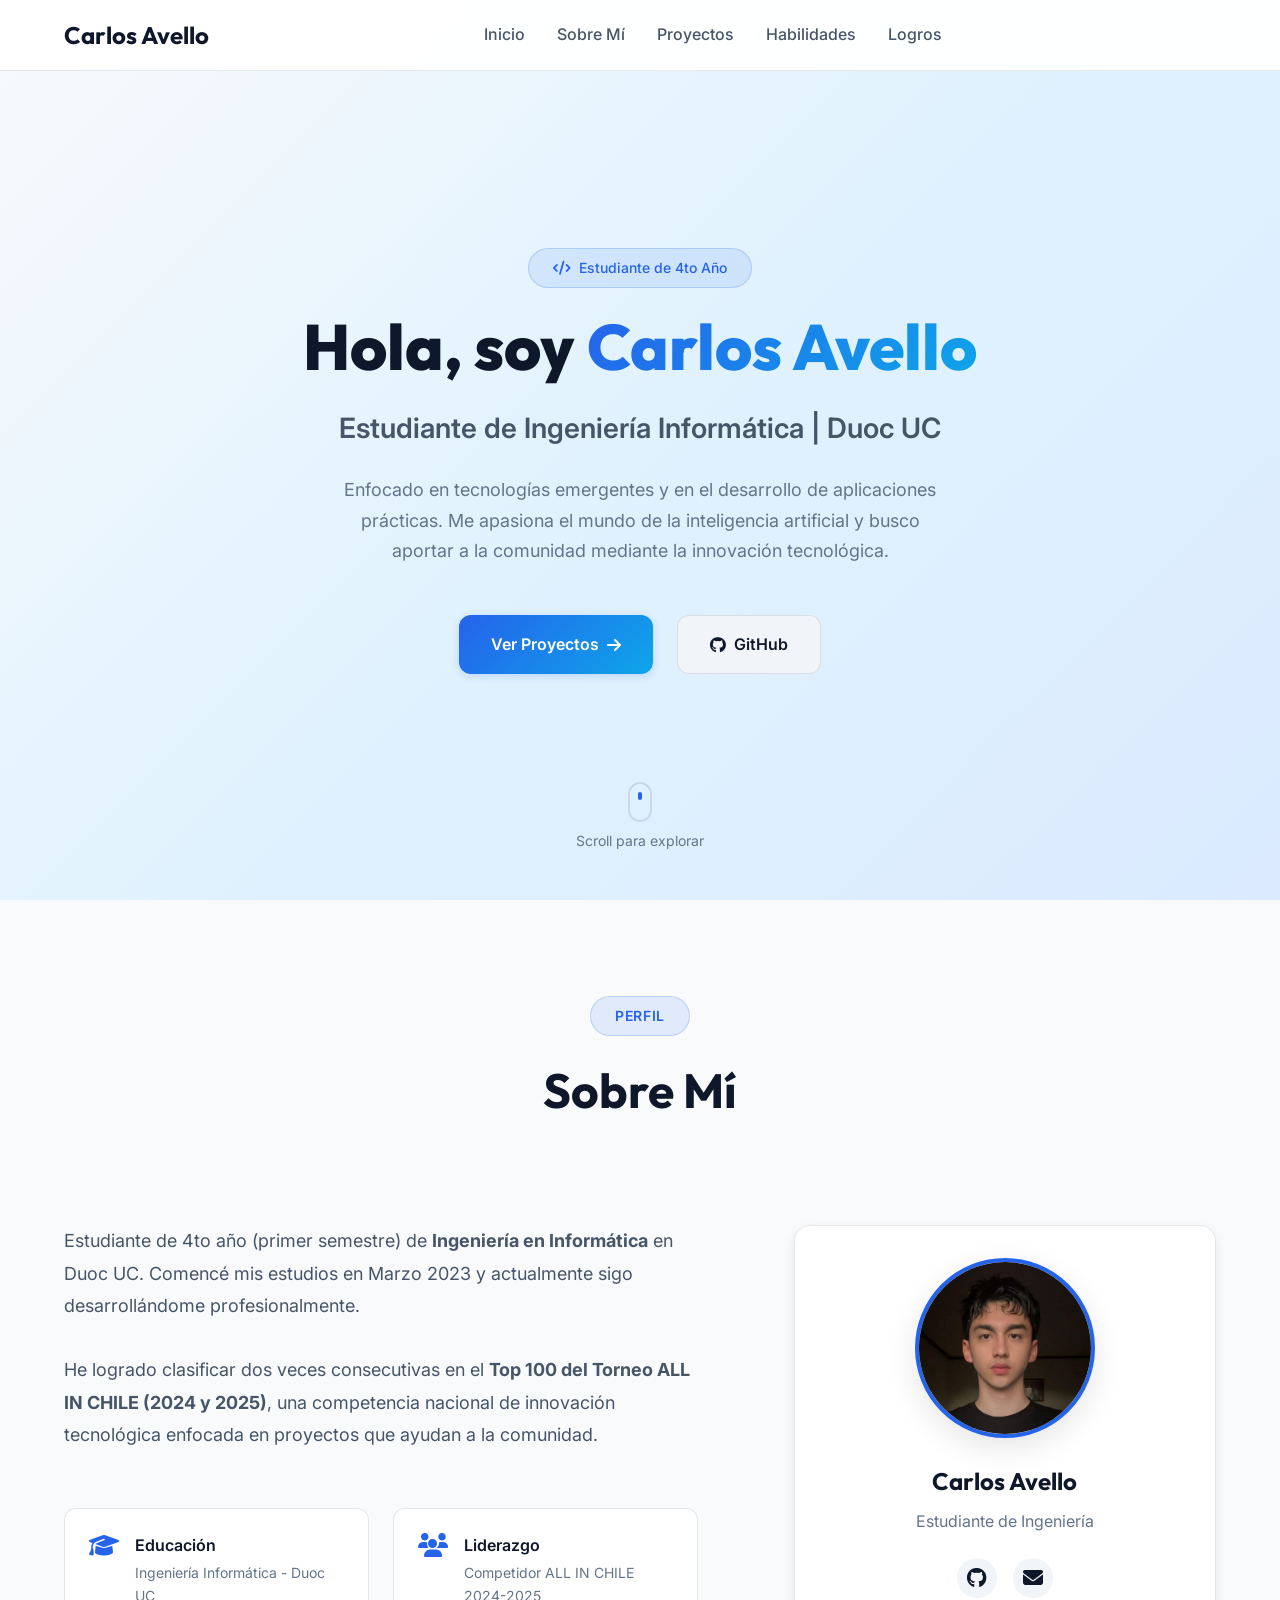
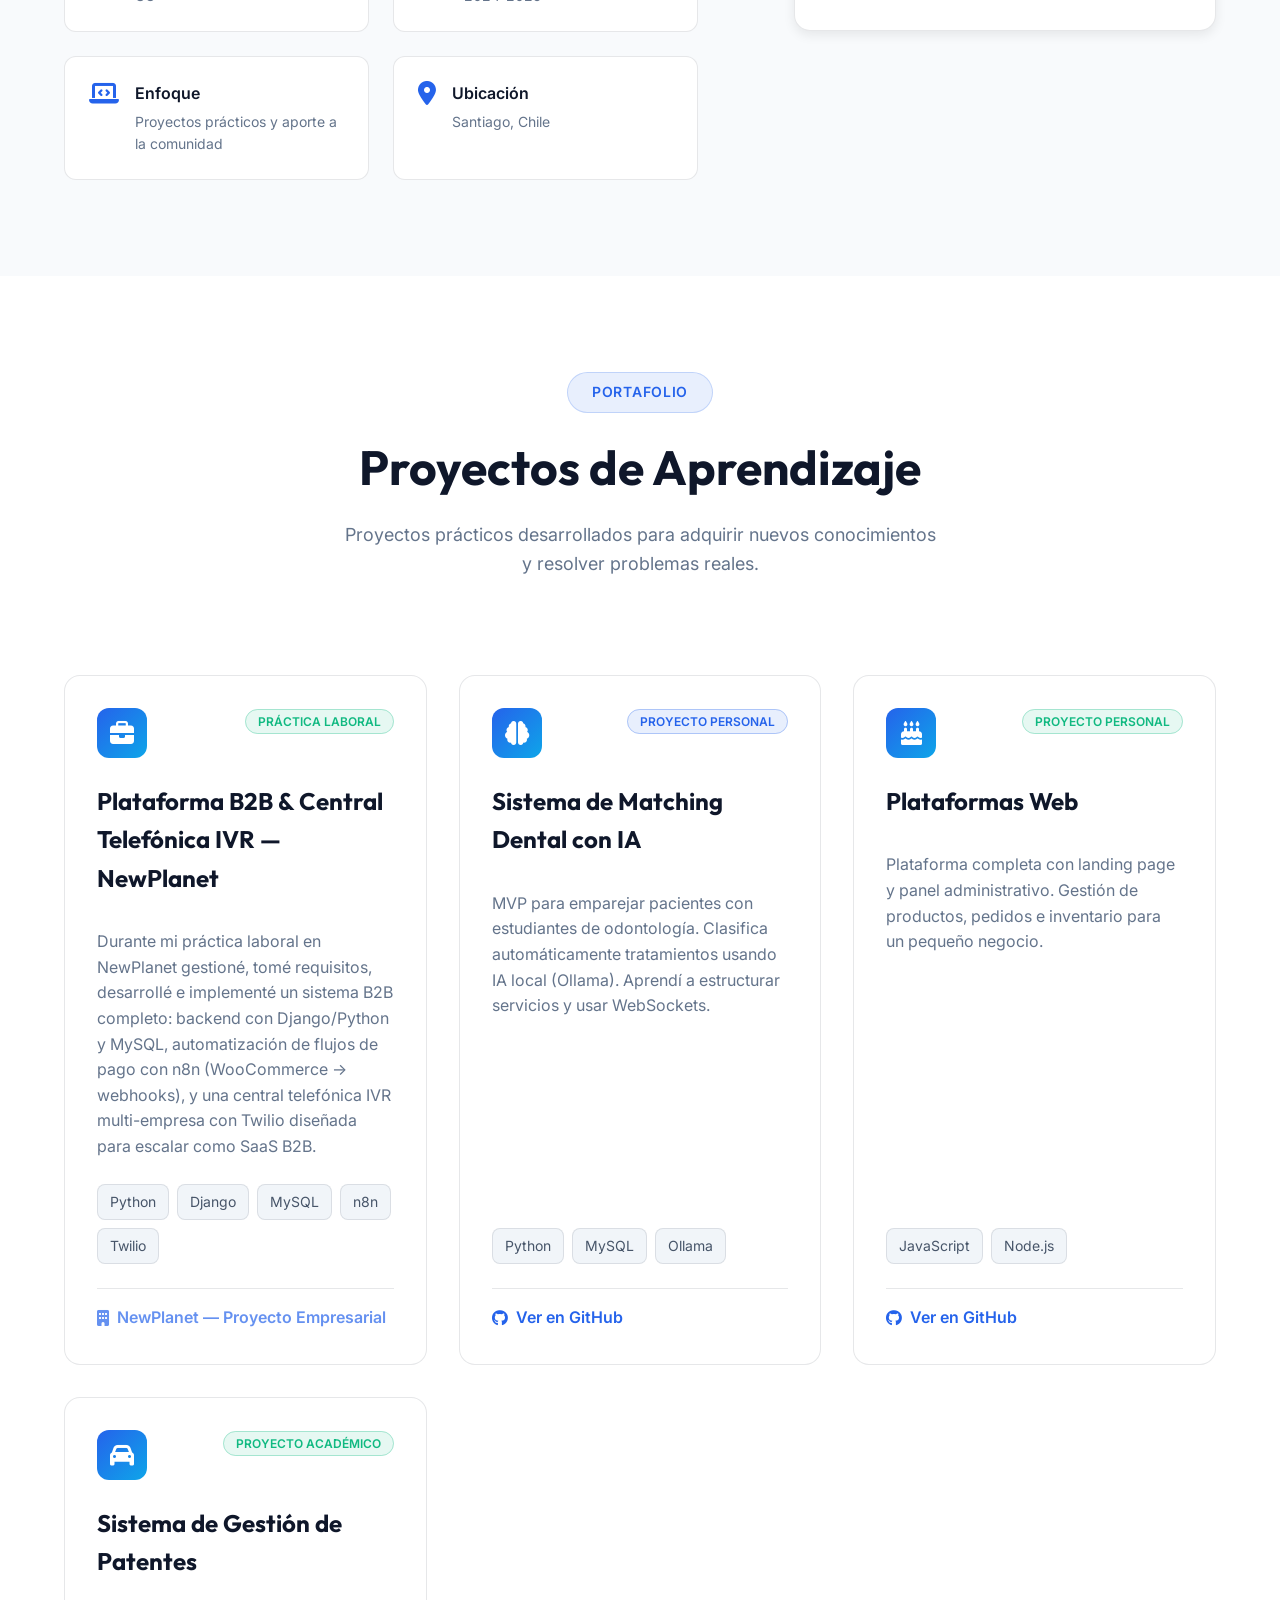
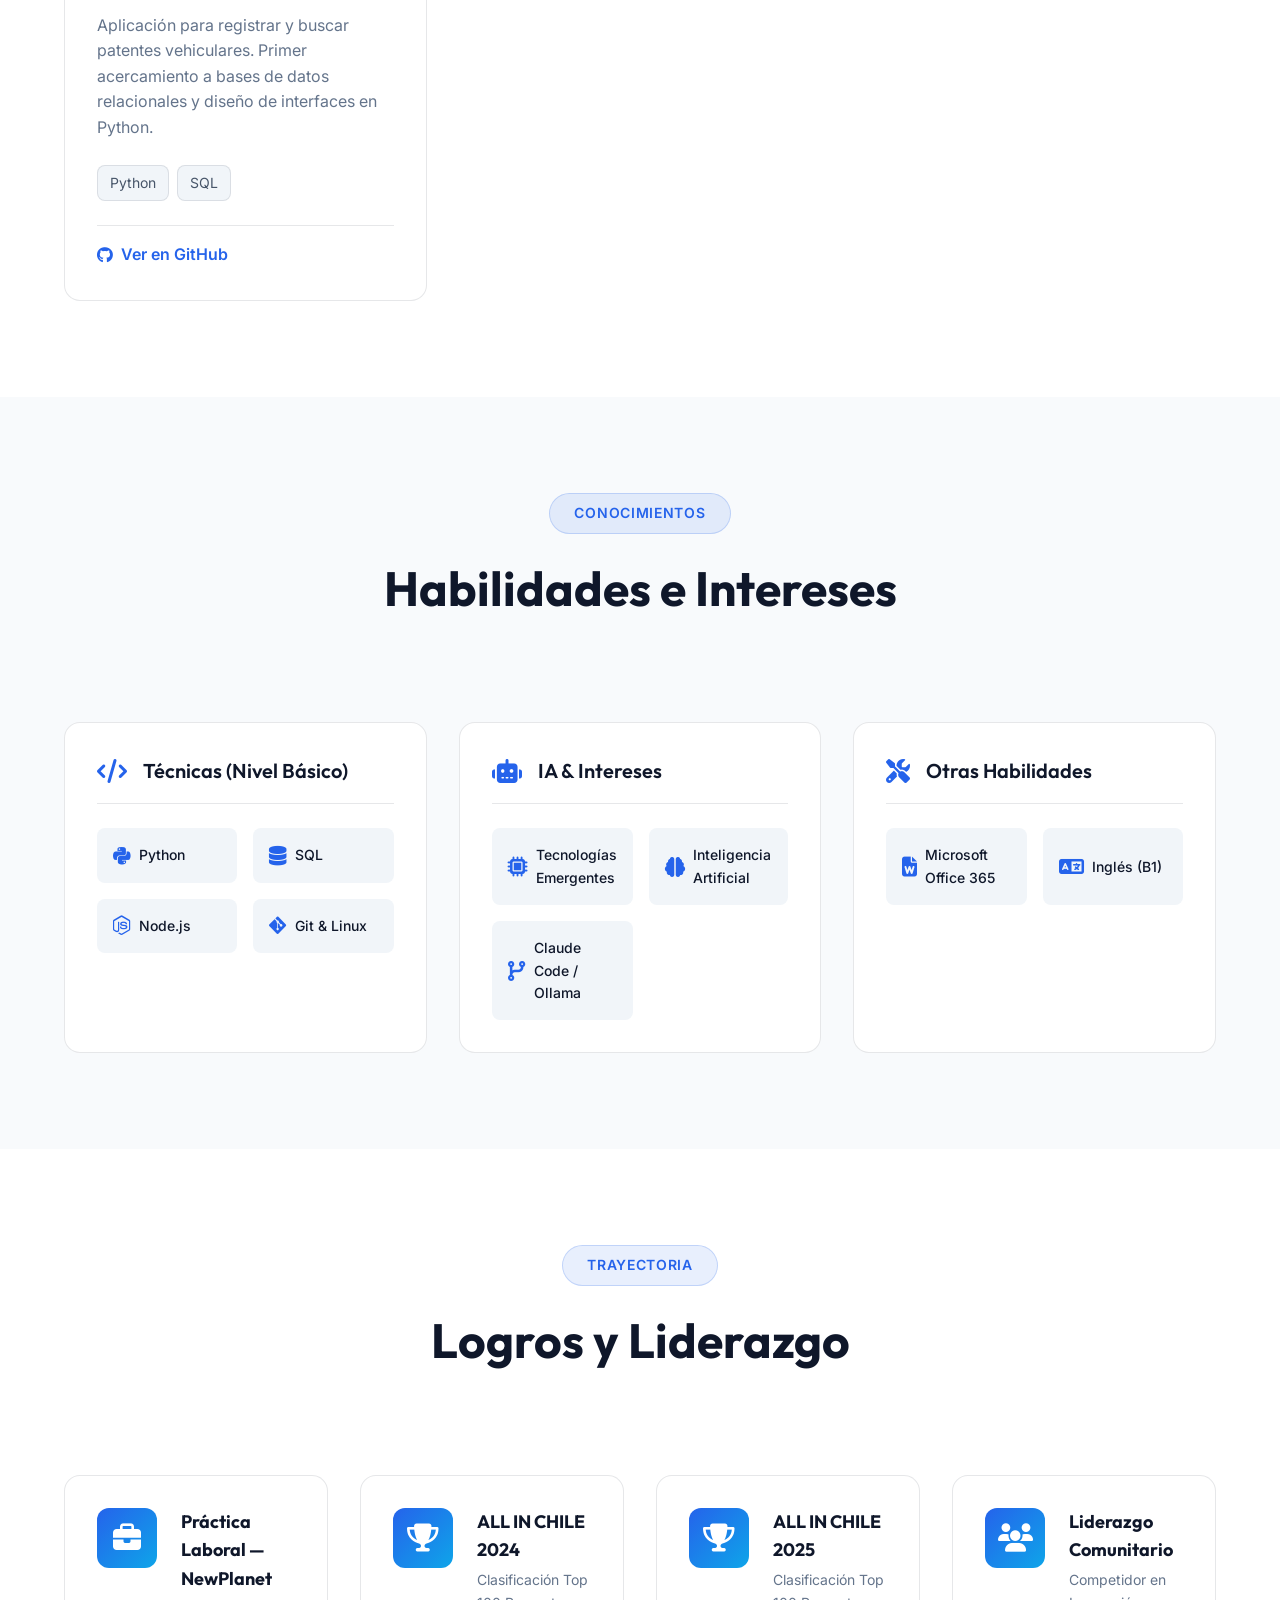
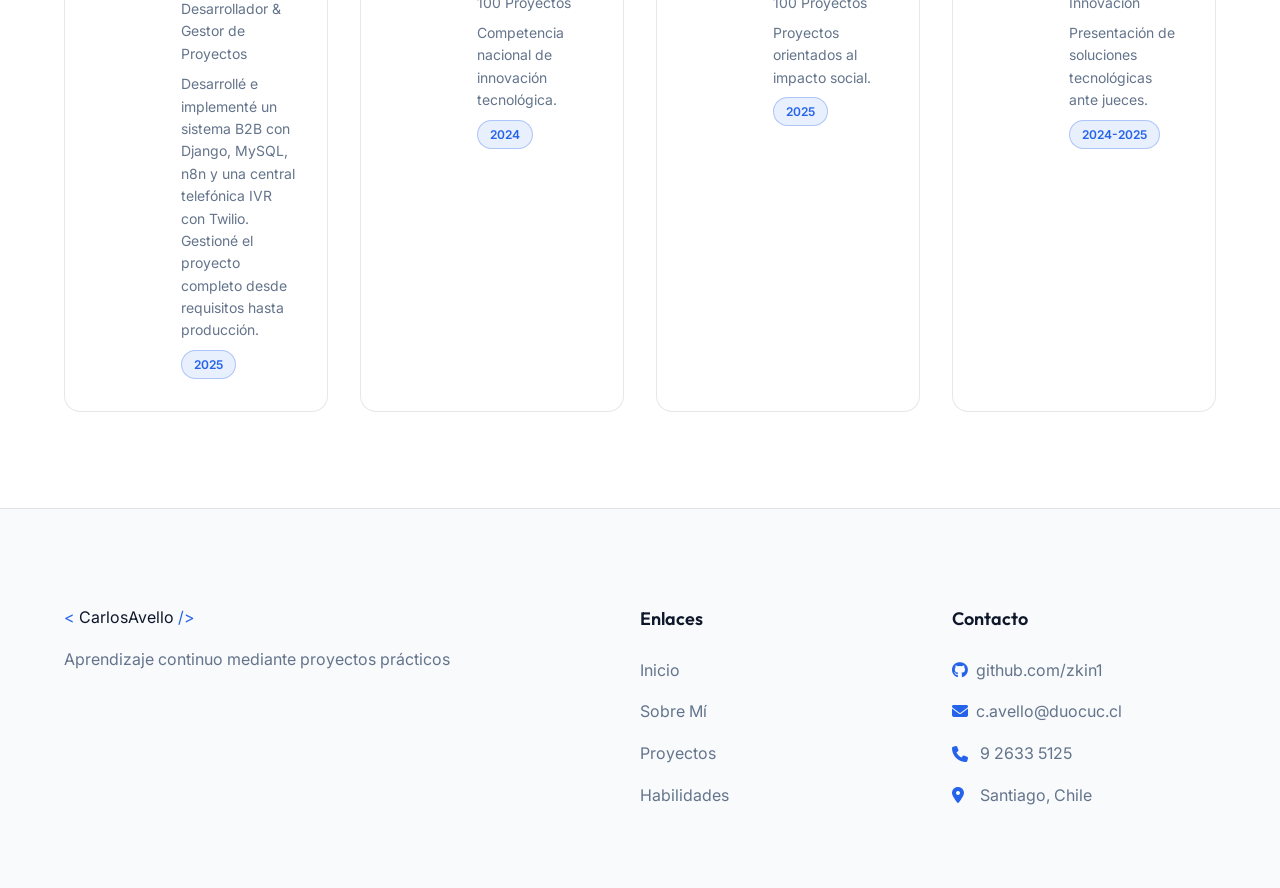
==== commit eec8d3d7: "actualizacion de año, nueva tarjeta y logro" ====
--- a/index.html
+++ b/index.html
@@ -70,7 +70,7 @@
             <div class="hero-content">
                 <div class="hero-badge reveal fade-bottom">
                     <i class="fas fa-code"></i>
-                    <span>Estudiante de 3er Año</span>
+                    <span>Estudiante de 4to Año</span>
                 </div>
 
                 <h1 class="hero-title reveal fade-bottom delay-100">
@@ -122,7 +122,7 @@
             <div class="about-content">
                 <div class="about-text reveal fade-left">
                     <p class="about-intro">
-                        Estudiante de 3er año de <strong>Ingeniería en Informática</strong> en Duoc UC.
+                        Estudiante de 4to año (primer semestre) de <strong>Ingeniería en Informática</strong> en Duoc UC.
                         Comencé mis estudios en Marzo 2023 y actualmente sigo desarrollándome profesionalmente.
                     </p>
                     <p class="about-intro">
@@ -202,6 +202,42 @@
             </div>
 
             <div class="projects-grid">
+                <!-- Project 0: NewPlanet Internship -->
+                <article class="project-card reveal fade-bottom">
+                    <div class="project-header">
+                        <div class="project-icon">
+                            <i class="fas fa-briefcase"></i>
+                        </div>
+                        <div class="project-status">
+                            <span class="status-badge status-complete">Práctica Laboral</span>
+                        </div>
+                    </div>
+
+                    <h3 class="project-title">Plataforma B2B &amp; Central Telefónica IVR — NewPlanet</h3>
+
+                    <p class="project-description">
+                        Durante mi práctica laboral en NewPlanet gestioné, tomé requisitos, desarrollé e implementé
+                        un sistema B2B completo: backend con Django/Python y MySQL, automatización de flujos de pago
+                        con n8n (WooCommerce → webhooks), y una central telefónica IVR multi-empresa con Twilio
+                        diseñada para escalar como SaaS B2B.
+                    </p>
+
+                    <div class="project-tech">
+                        <span class="tech-tag">Python</span>
+                        <span class="tech-tag">Django</span>
+                        <span class="tech-tag">MySQL</span>
+                        <span class="tech-tag">n8n</span>
+                        <span class="tech-tag">Twilio</span>
+                    </div>
+
+                    <div class="project-footer">
+                        <span class="project-link" style="cursor:default; opacity:0.7;">
+                            <i class="fas fa-building"></i>
+                            <span>NewPlanet — Proyecto Empresarial</span>
+                        </span>
+                    </div>
+                </article>
+
                 <!-- Project 1: AI Dental Matching -->
                 <article class="project-card reveal fade-bottom">
                     <div class="project-header">
@@ -392,6 +428,18 @@
             </div>
 
             <div class="achievements-grid">
+                <div class="achievement-card reveal fade-bottom">
+                    <div class="achievement-icon">
+                        <i class="fas fa-briefcase"></i>
+                    </div>
+                    <div class="achievement-content">
+                        <h3>Práctica Laboral — NewPlanet</h3>
+                        <p>Desarrollador & Gestor de Proyectos</p>
+                        <p class="achievement-desc">Desarrollé e implementé un sistema B2B con Django, MySQL, n8n y una central telefónica IVR con Twilio. Gestioné el proyecto completo desde requisitos hasta producción.</p>
+                        <span class="achievement-year">2025</span>
+                    </div>
+                </div>
+
                 <div class="achievement-card reveal fade-bottom">
                     <div class="achievement-icon">
                         <i class="fas fa-trophy"></i>
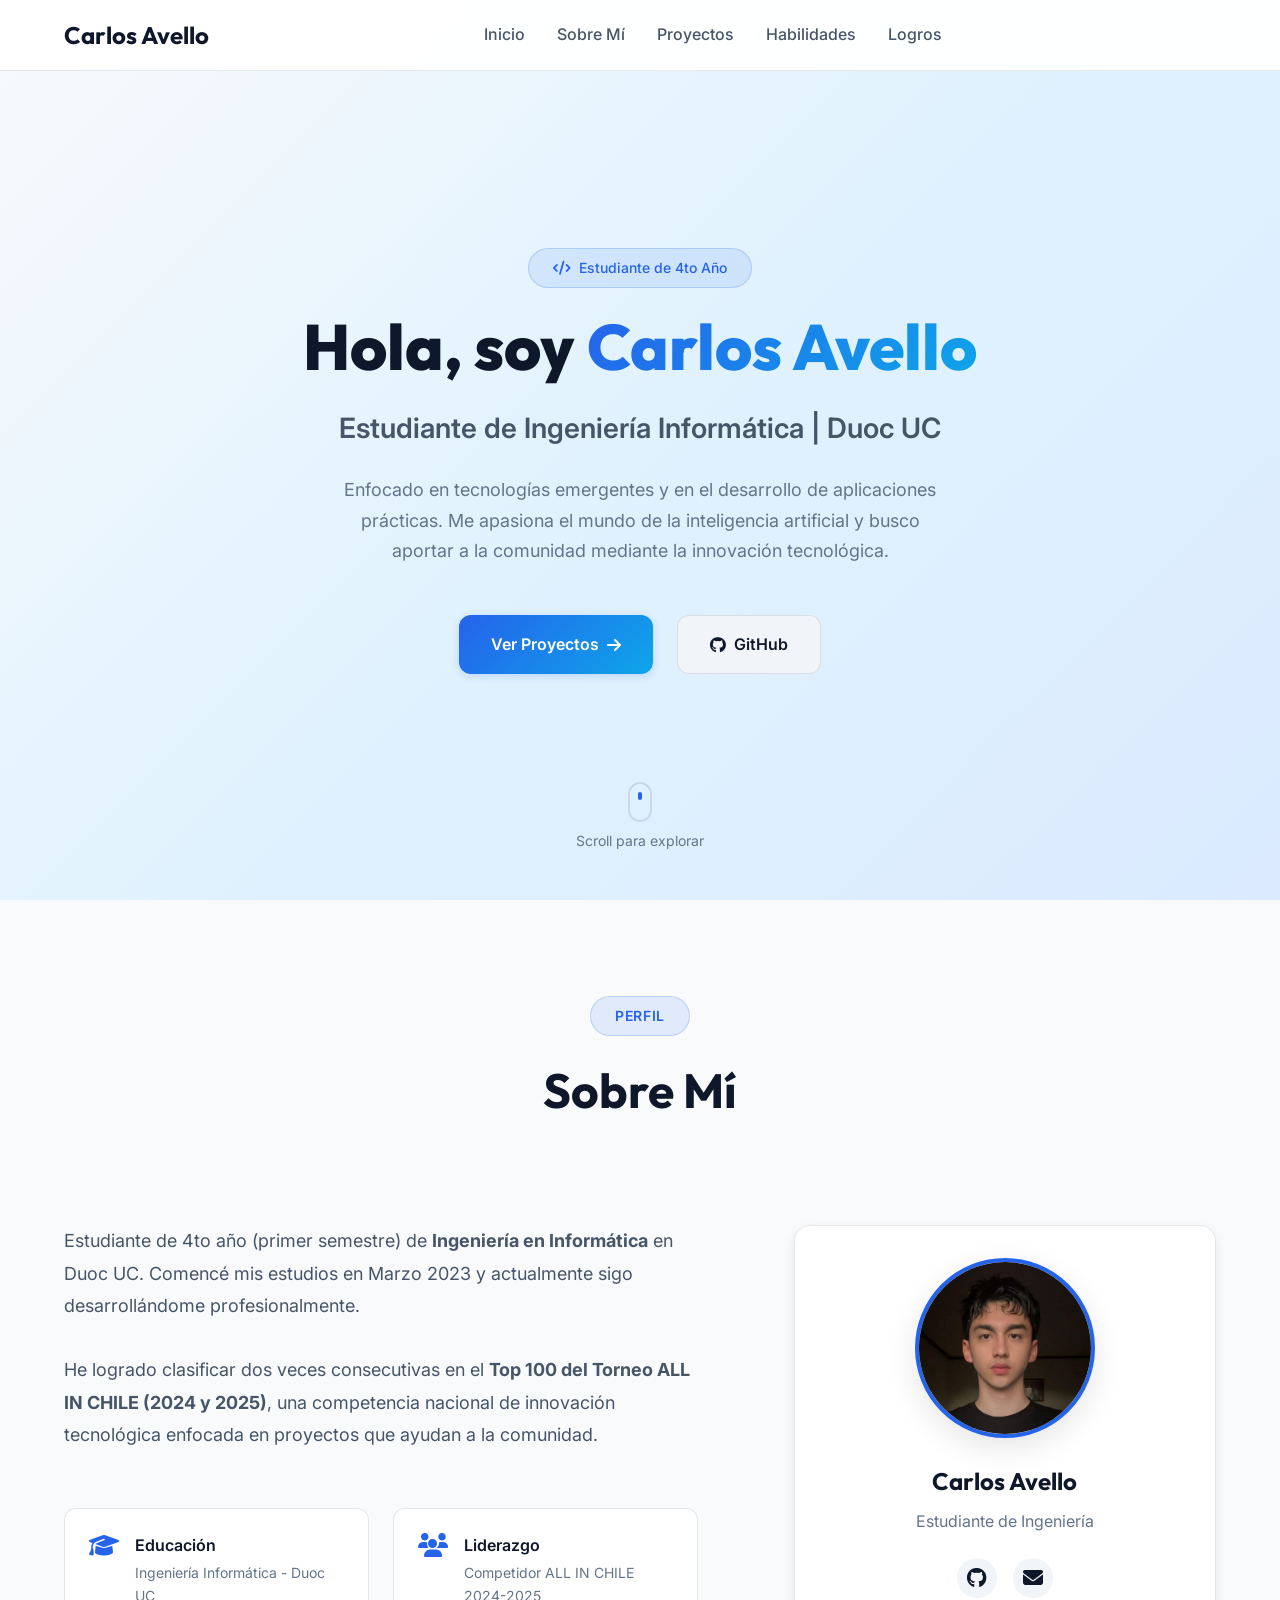
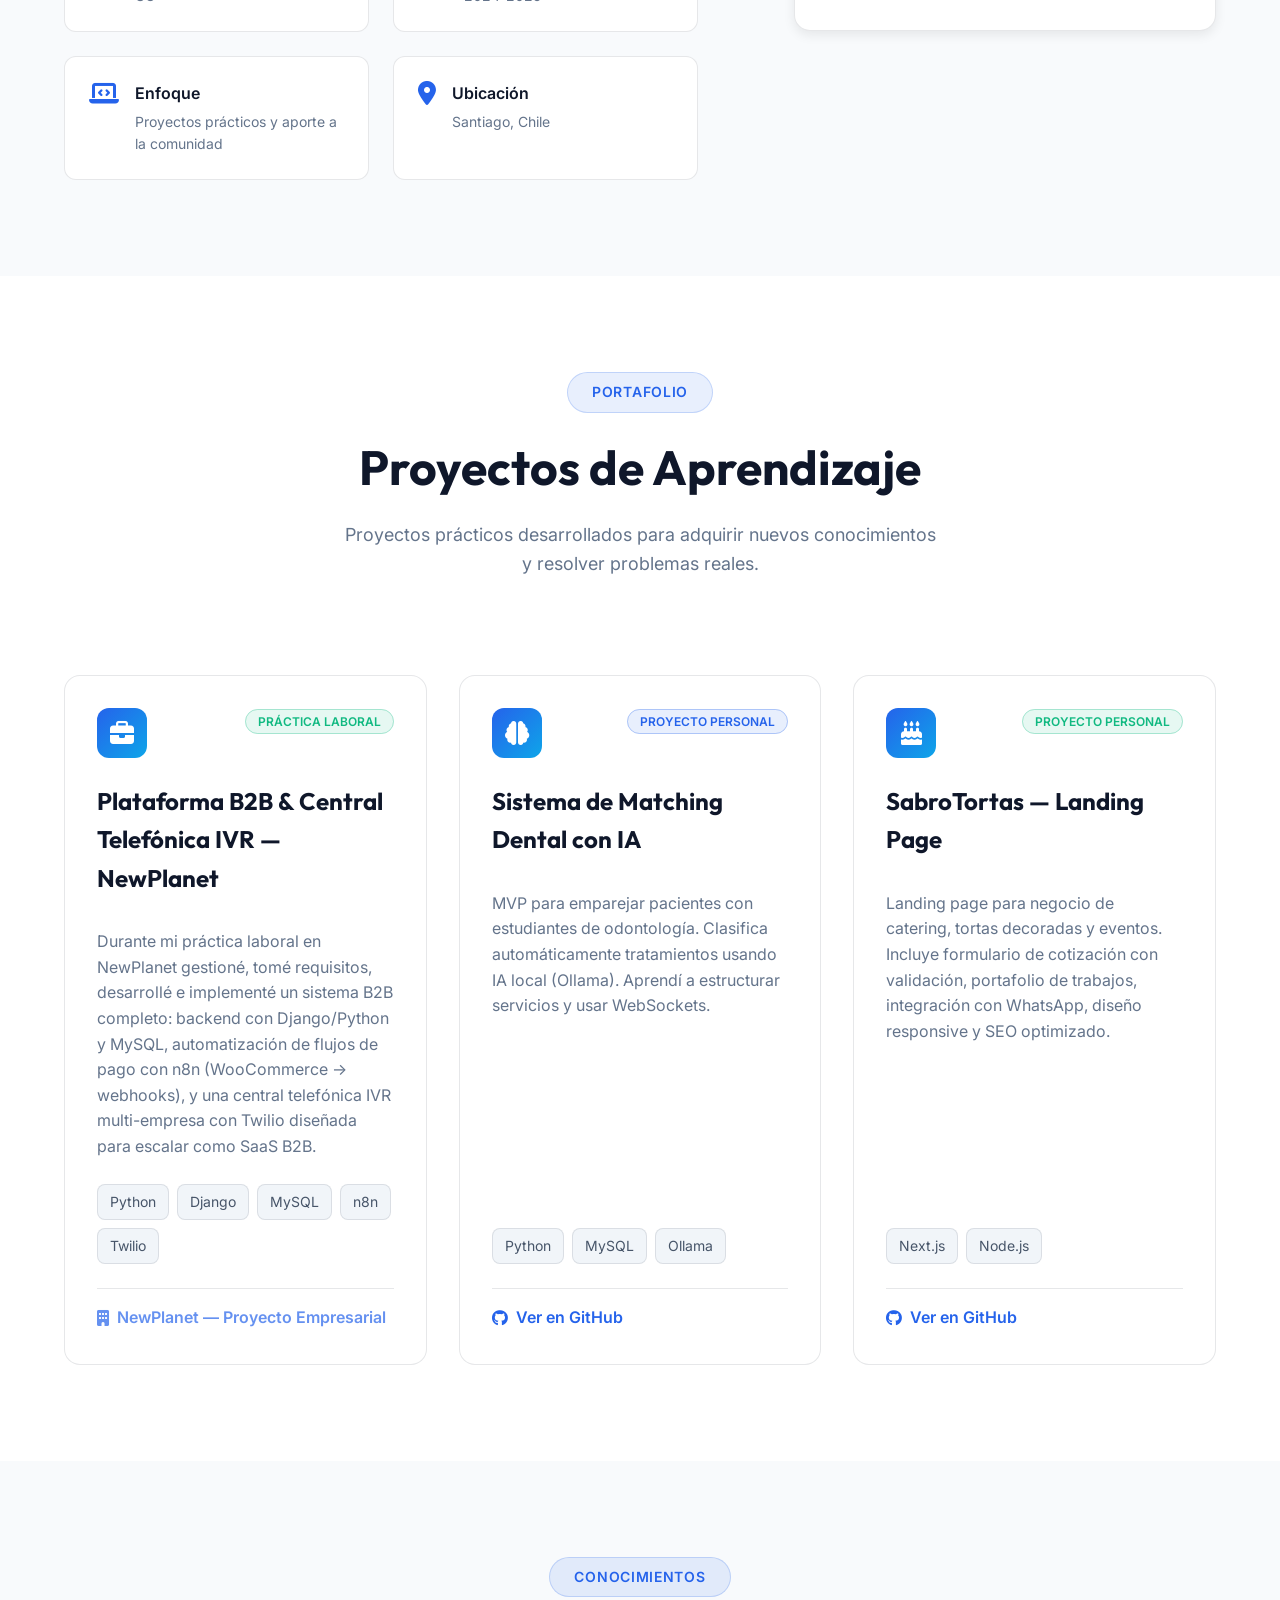
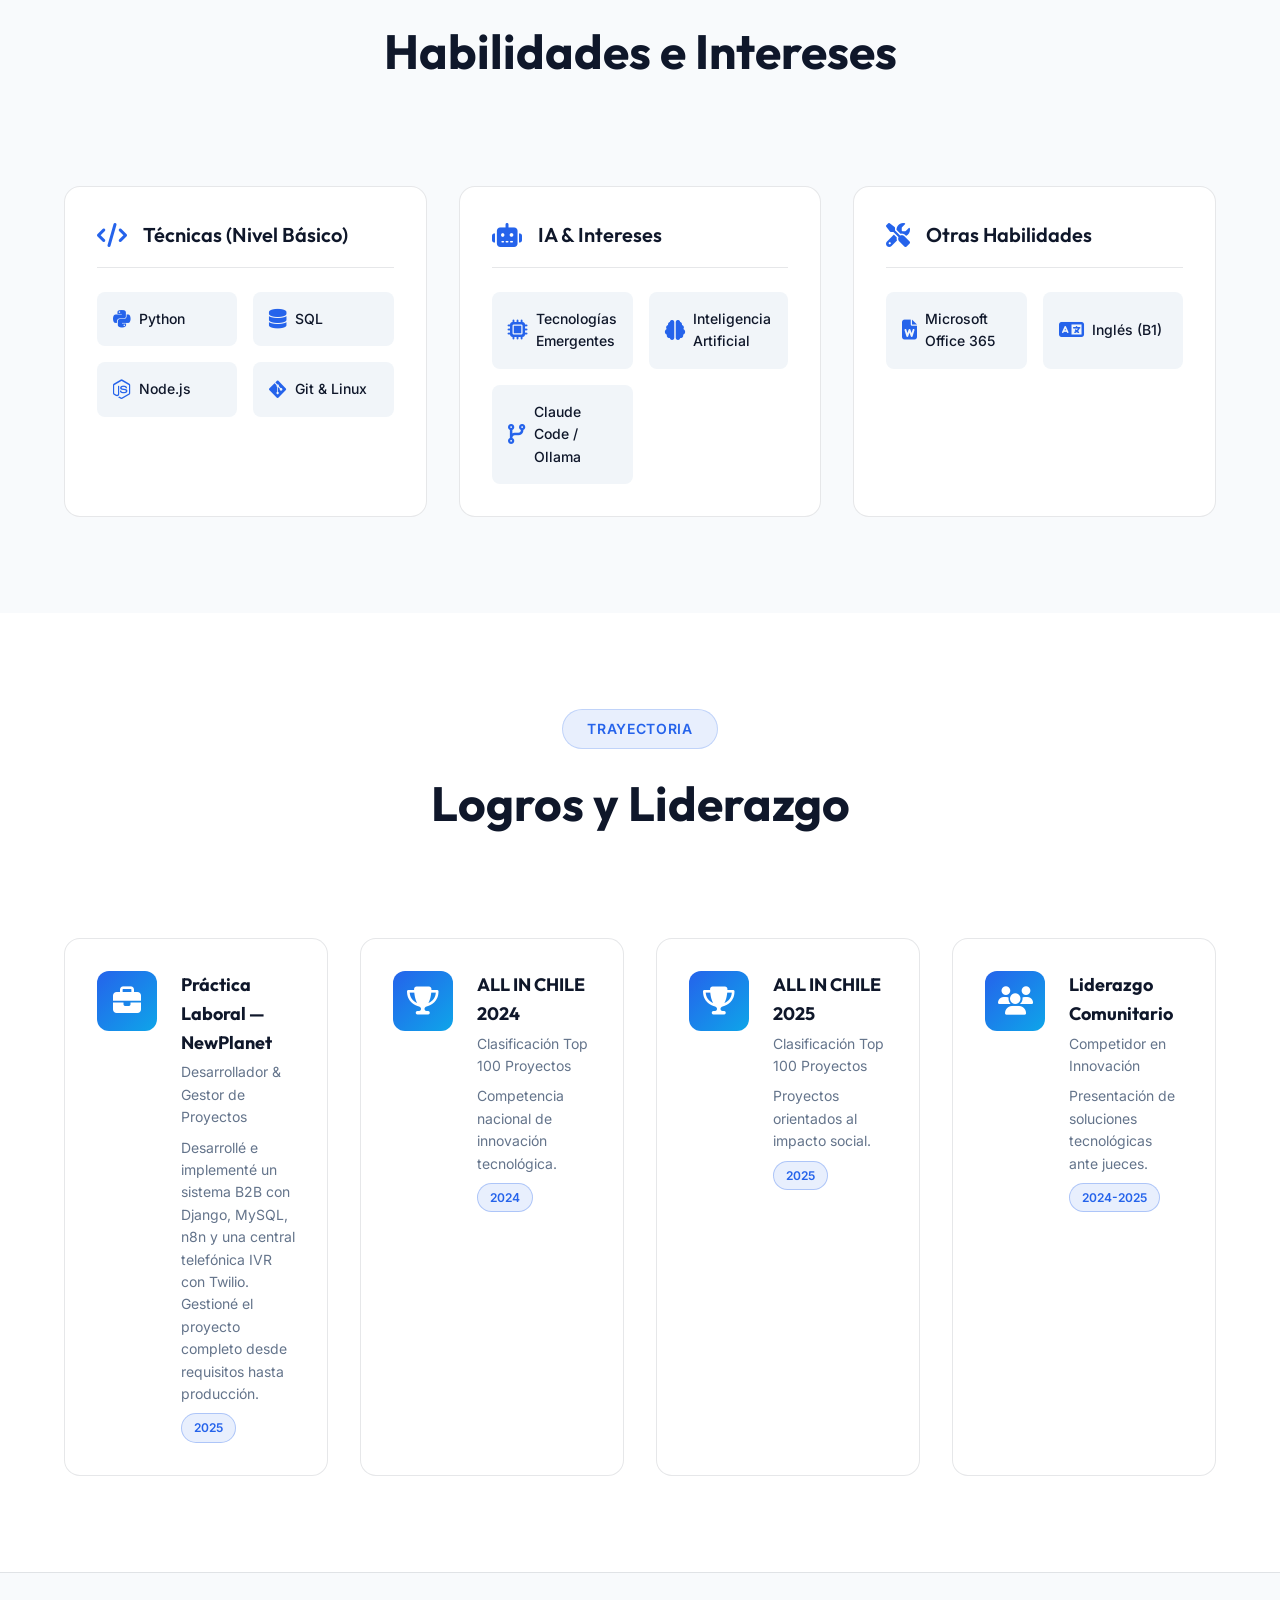
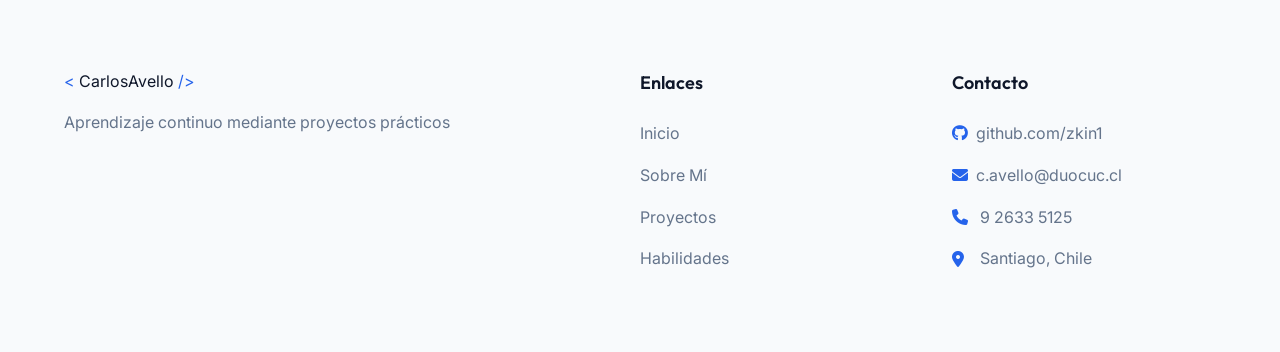
==== commit 5168bd8f: "cambios en cards" ====
--- a/index.html
+++ b/index.html
@@ -272,7 +272,7 @@
                     </div>
                 </article>
 
-                <!-- Project 2: Bakery Platform -->
+                <!-- Project 2: SabroTortas Landing -->
                 <article class="project-card">
                     <div class="project-header">
                         <div class="project-icon">
@@ -283,48 +283,17 @@
                         </div>
                     </div>
 
-                    <h3 class="project-title">Plataformas Web</h3>
+                    <h3 class="project-title">SabroTortas — Landing Page</h3>
 
                     <p class="project-description">
-                        Plataforma completa con landing page y panel administrativo.
-                        Gestión de productos, pedidos e inventario para un pequeño negocio.
+                        Landing page para negocio de catering, tortas decoradas y eventos.
+                        Incluye formulario de cotización con validación, portafolio de trabajos,
+                        integración con WhatsApp, diseño responsive y SEO optimizado.
                     </p>
 
                     <div class="project-tech">
-                        <span class="tech-tag">JavaScript</span>
+                        <span class="tech-tag">Next.js</span>
                         <span class="tech-tag">Node.js</span>
-                    </div>
-
-                    <div class="project-footer">
-                        <a href="https://github.com/zkin1" target="_blank" rel="noopener noreferrer"
-                            class="project-link">
-                            <i class="fab fa-github"></i>
-                            <span>Ver en GitHub</span>
-                        </a>
-                    </div>
-                </article>
-
-                <!-- Project 3: License Plate System -->
-                <article class="project-card">
-                    <div class="project-header">
-                        <div class="project-icon">
-                            <i class="fas fa-car"></i>
-                        </div>
-                        <div class="project-status">
-                            <span class="status-badge status-complete">Proyecto Académico</span>
-                        </div>
-                    </div>
-
-                    <h3 class="project-title">Sistema de Gestión de Patentes</h3>
-
-                    <p class="project-description">
-                        Aplicación para registrar y buscar patentes vehiculares.
-                        Primer acercamiento a bases de datos relacionales y diseño de interfaces en Python.
-                    </p>
-
-                    <div class="project-tech">
-                        <span class="tech-tag">Python</span>
-                        <span class="tech-tag">SQL</span>
                     </div>
 
                     <div class="project-footer">
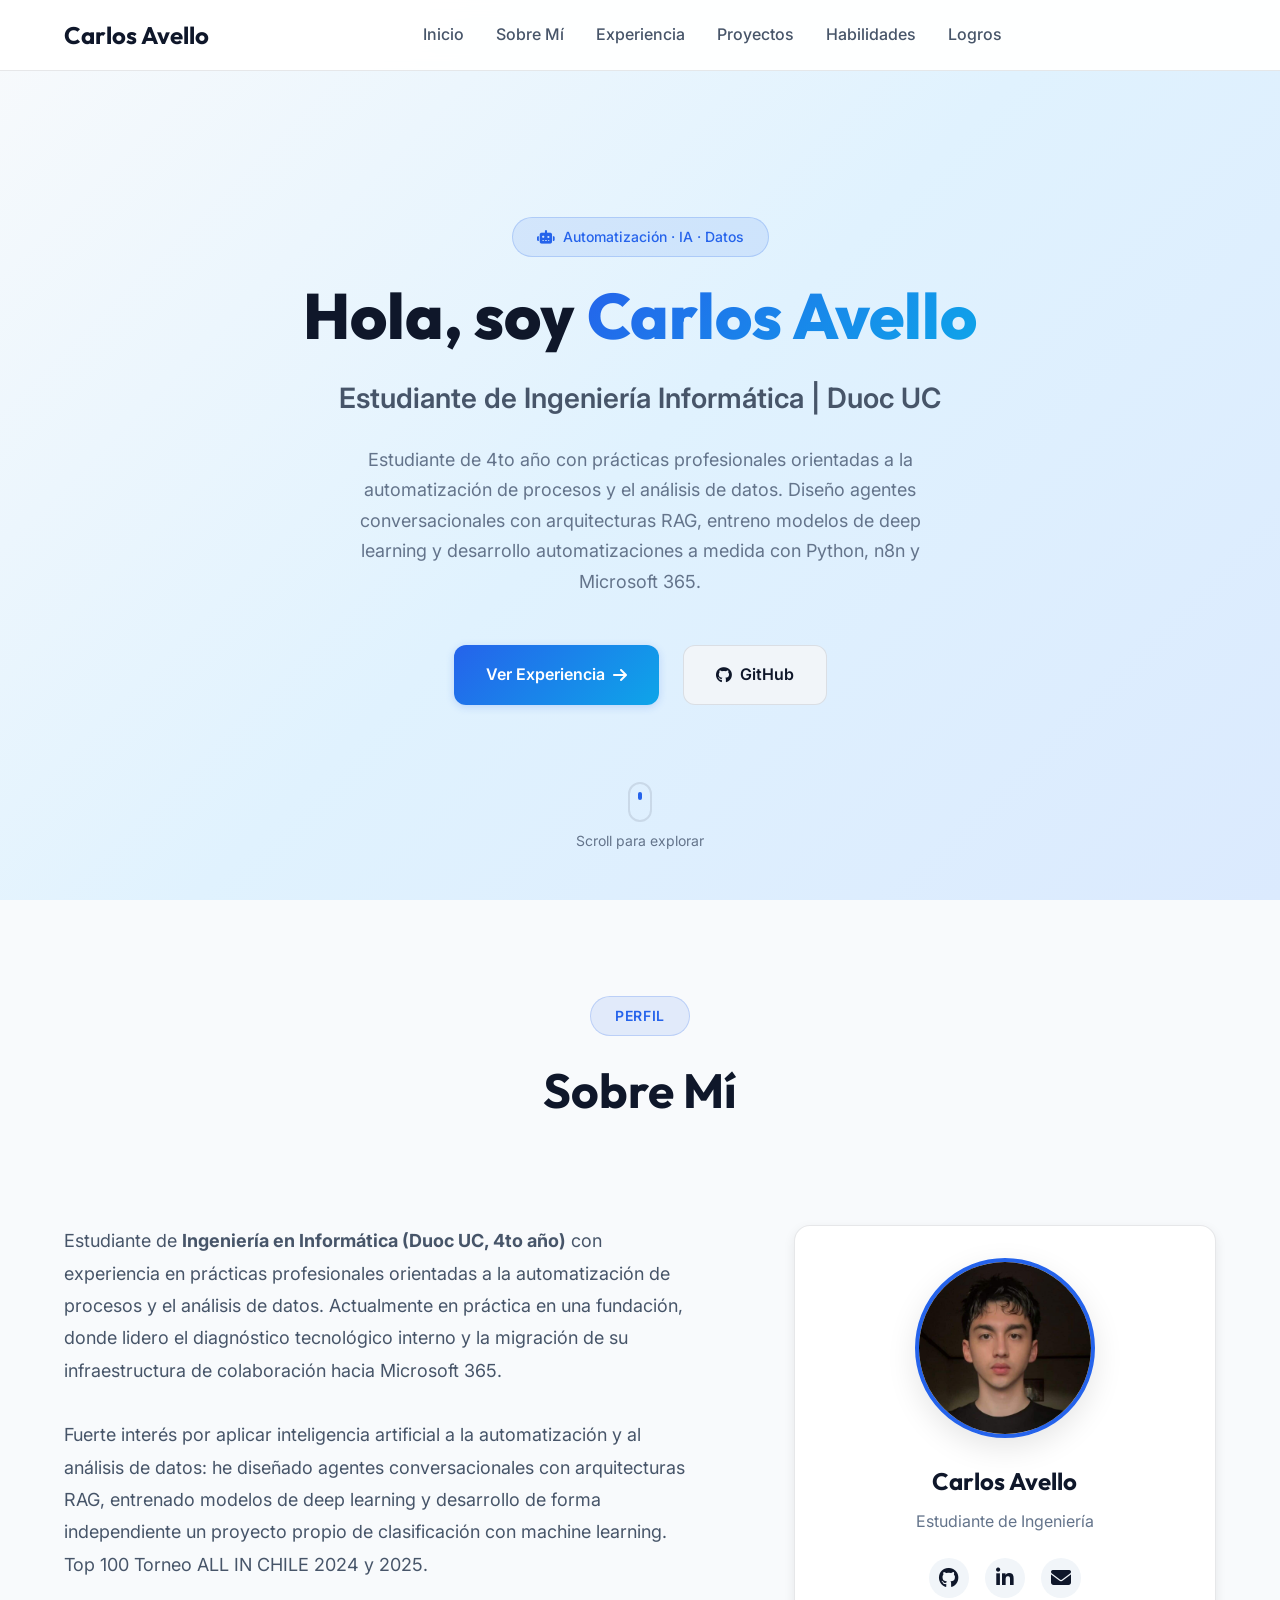
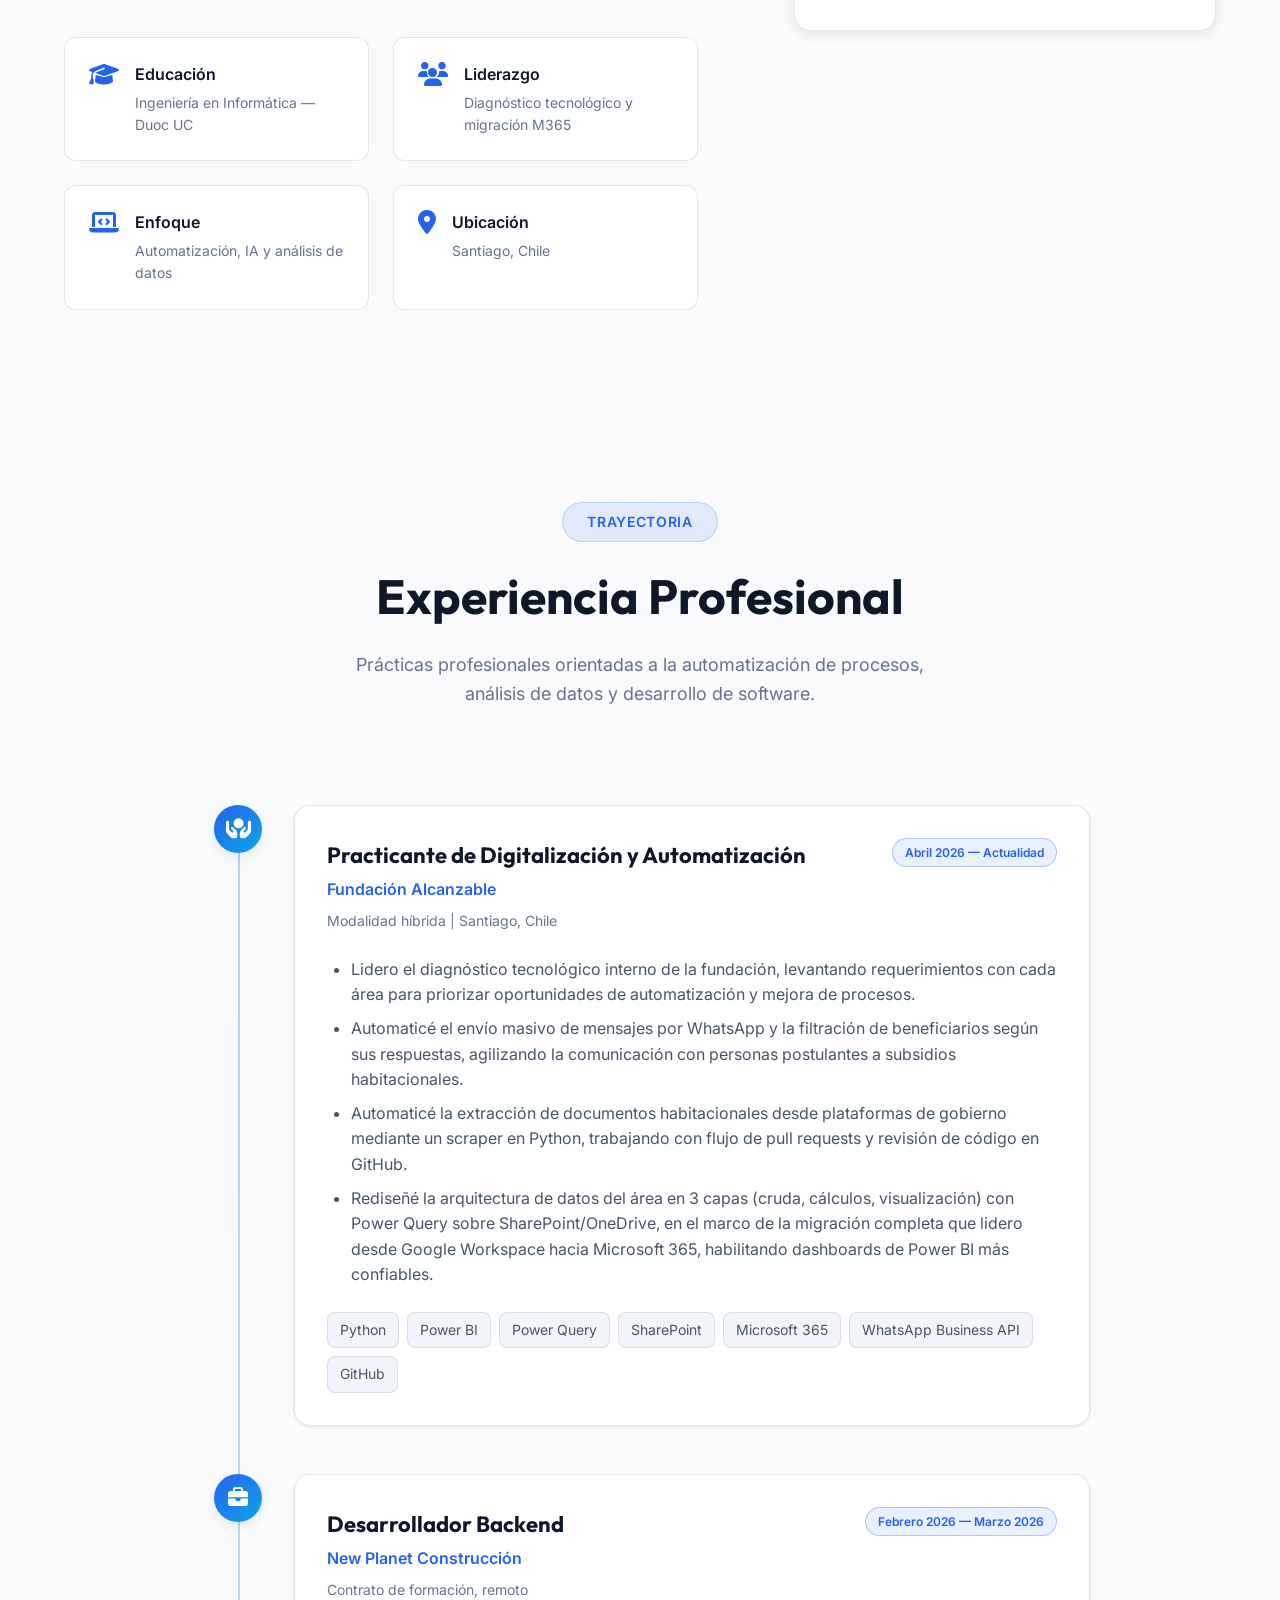
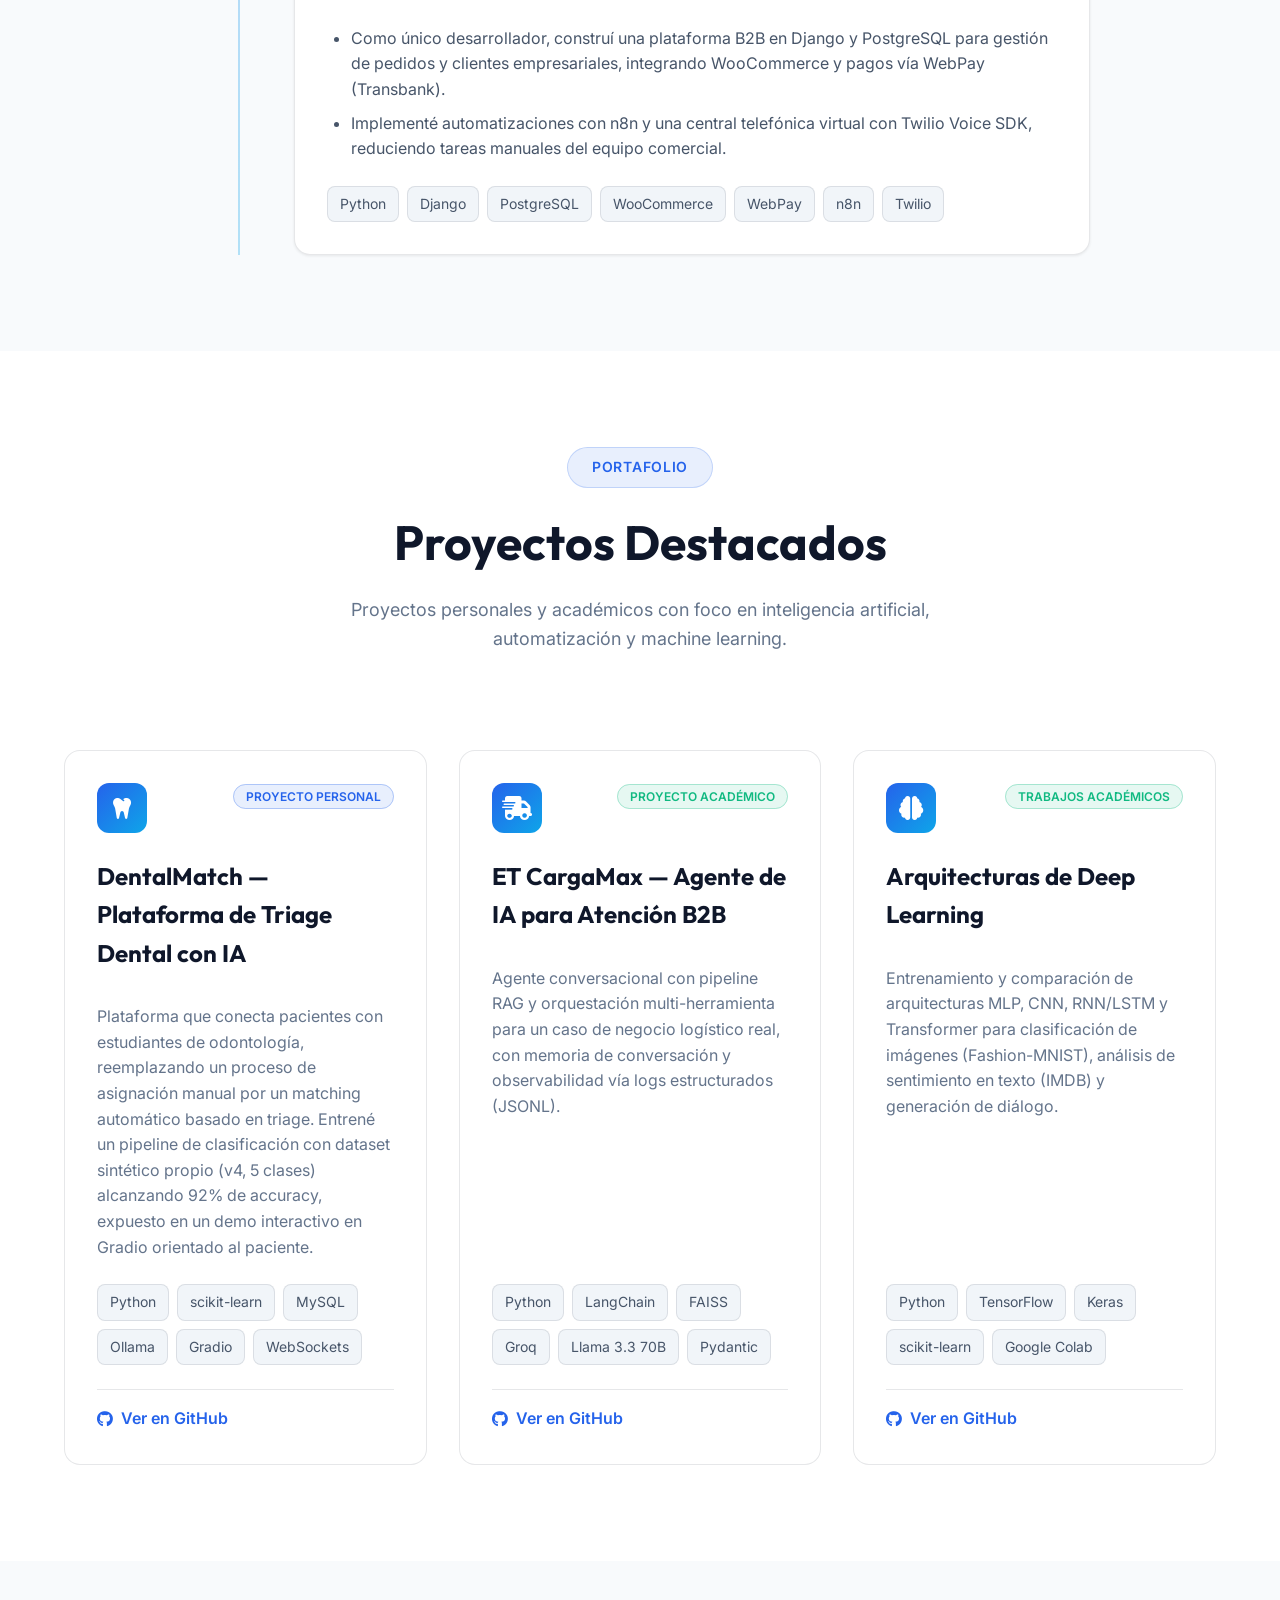
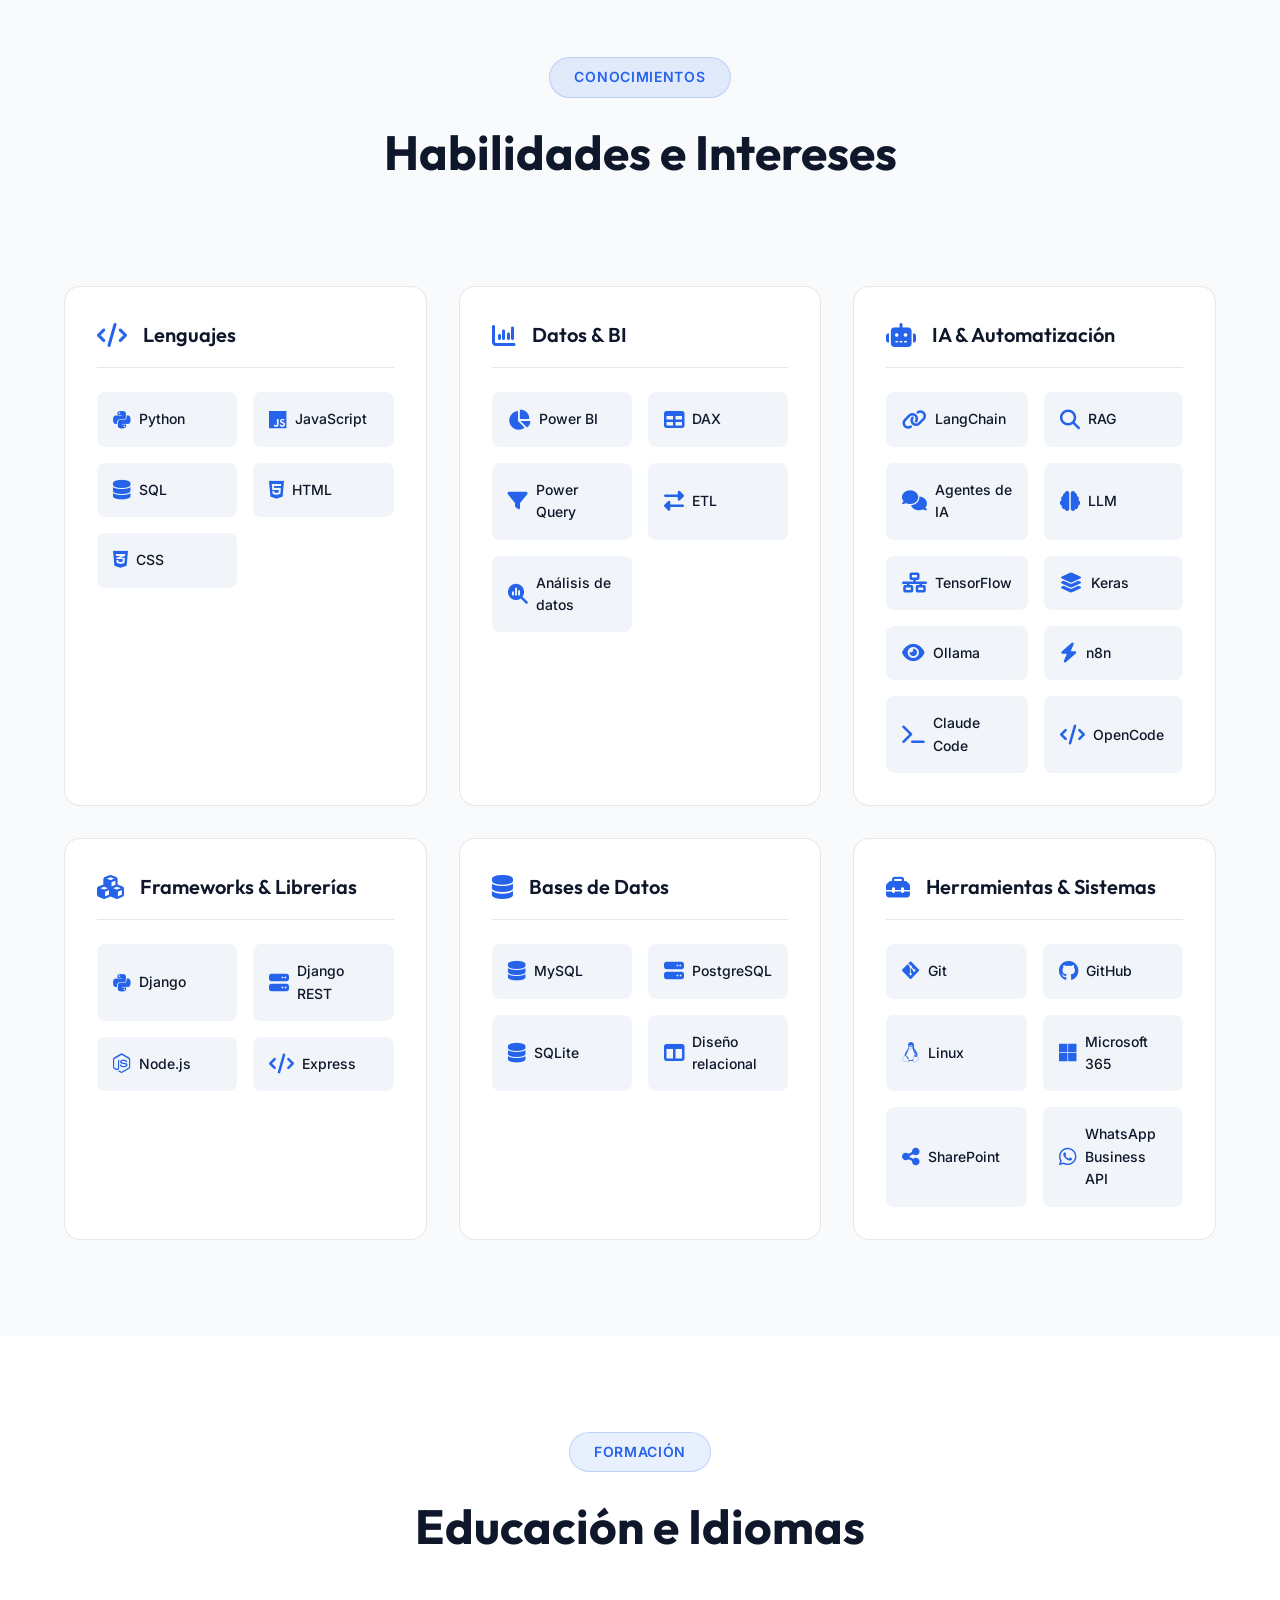
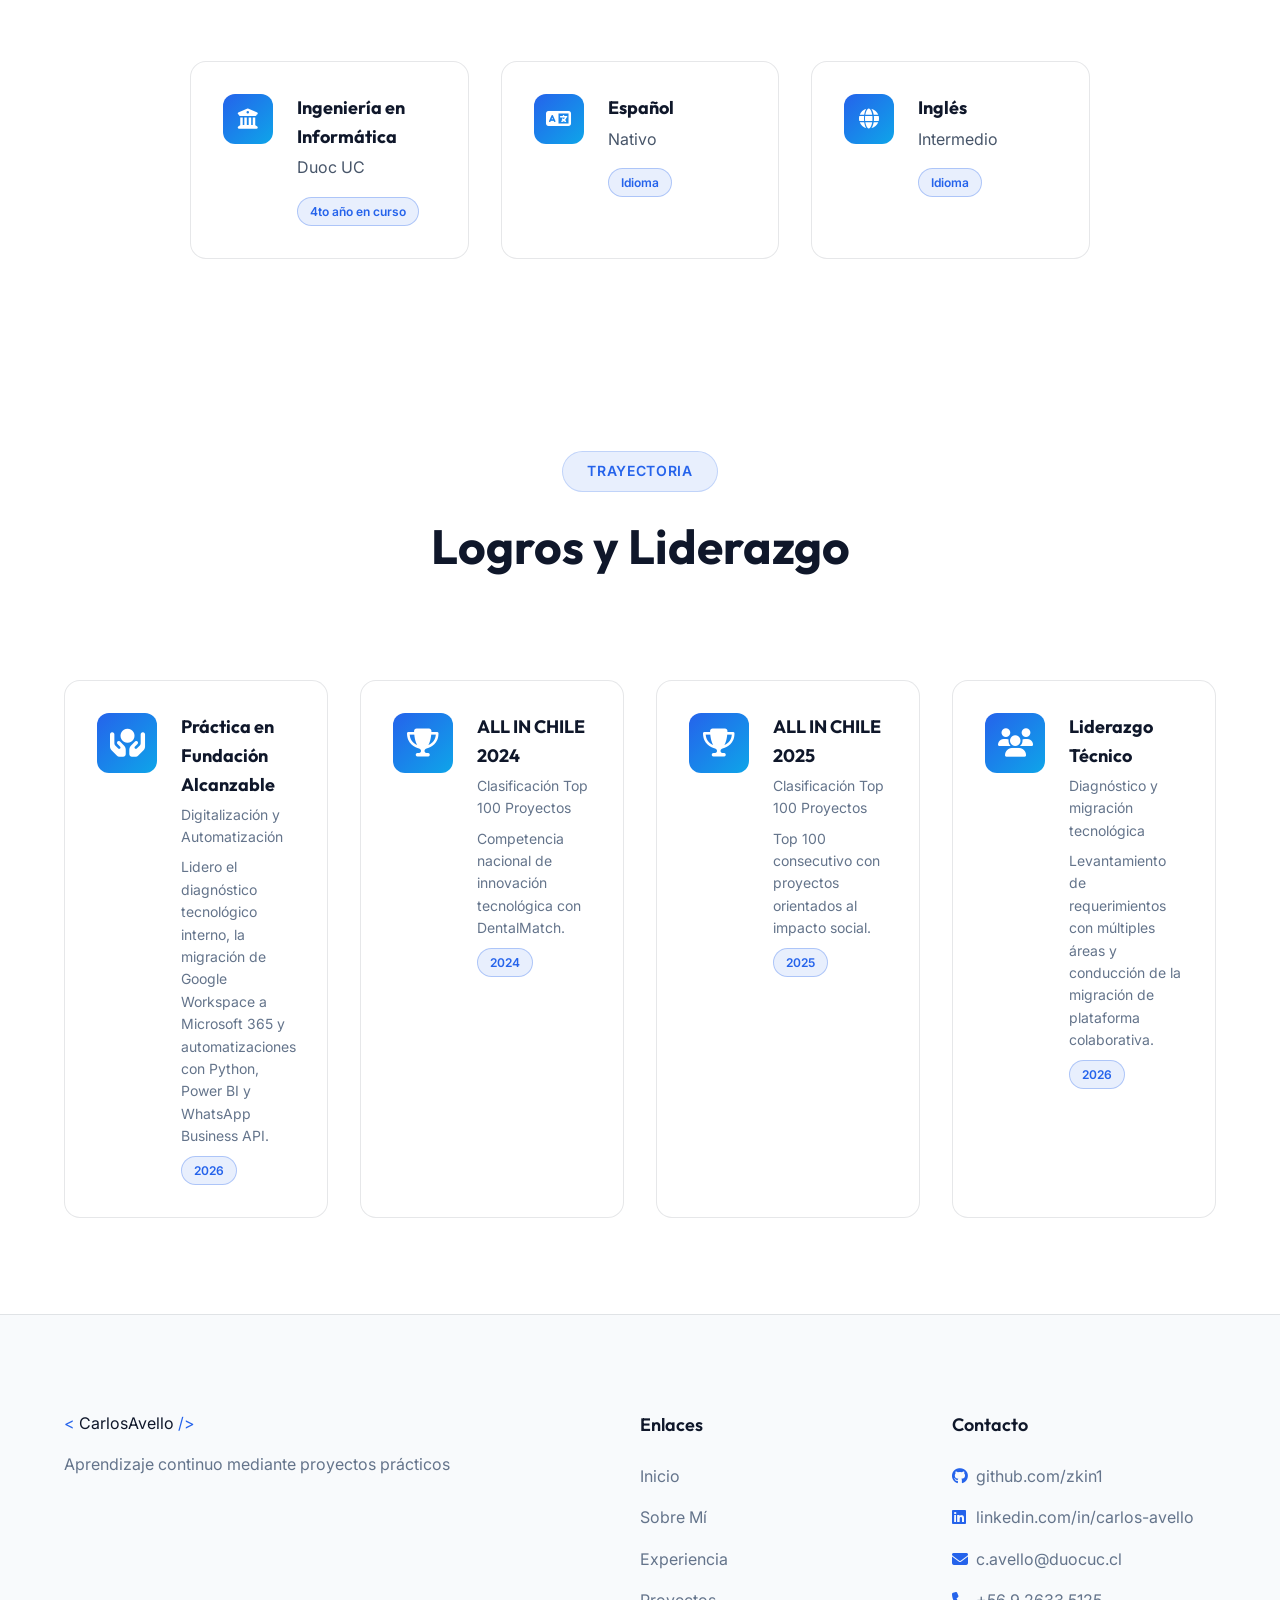
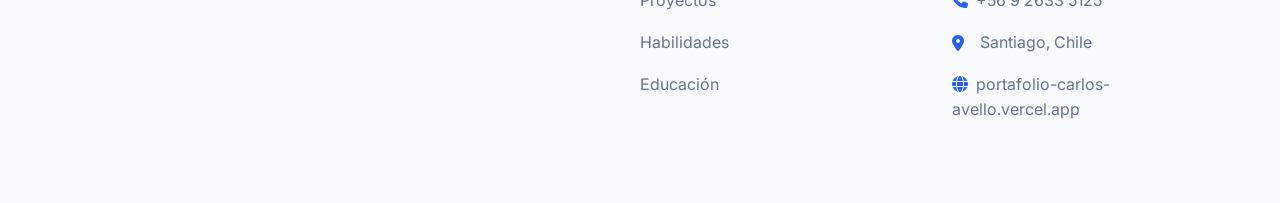
==== commit 8c1a16eb: "Actualizacion cv agosto" ====
--- a/index.html
+++ b/index.html
@@ -5,16 +5,17 @@
     <meta charset="UTF-8">
     <meta name="viewport" content="width=device-width, initial-scale=1.0">
     <meta name="description"
-        content="Portafolio de Carlos Avello, Estudiante de Ingeniería Informática en Duoc UC. Enfocado en tecnologías emergentes y proyectos con impacto social.">
-    <meta name="keywords" content="carlos avello, estudiante, ingeniería informática, python, ia, duoc uc">
+        content="Portafolio de Carlos Avello, estudiante de Ingeniería Informática en Duoc UC. Especializado en automatización, inteligencia artificial y análisis de datos.">
+    <meta name="keywords" content="carlos avello, ingeniería informática, python, ia, automatización, análisis de datos, duoc uc">
     <meta name="author" content="Carlos Avello">
 
     <!-- Open Graph Tags -->
     <meta property="og:title" content="Carlos Avello - Estudiante de Ingeniería Informática">
     <meta property="og:description"
-        content="Estudiante de Ingeniería Informática en Duoc UC, creando soluciones mediante proyectos prácticos">
+        content="Estudiante de Ingeniería Informática en Duoc UC, enfocado en automatización, inteligencia artificial y análisis de datos.">
     <meta property="og:type" content="website">
     <meta property="og:url" content="https://github.com/zkin1">
+    <meta property="og:image" content="https://portafolio-carlos-avello.vercel.app/css/perfil.png">
 
     <title>Carlos Avello - Portafolio</title>
 
@@ -47,6 +48,7 @@
             <ul class="nav-menu" id="navMenu">
                 <li><a href="#home" class="nav-link">Inicio</a></li>
                 <li><a href="#about" class="nav-link">Sobre Mí</a></li>
+                <li><a href="#experience" class="nav-link">Experiencia</a></li>
                 <li><a href="#projects" class="nav-link">Proyectos</a></li>
                 <li><a href="#skills" class="nav-link">Habilidades</a></li>
                 <li><a href="#achievements" class="nav-link">Logros</a></li>
@@ -69,8 +71,8 @@
         <div class="container hero-container">
             <div class="hero-content">
                 <div class="hero-badge reveal fade-bottom">
-                    <i class="fas fa-code"></i>
-                    <span>Estudiante de 4to Año</span>
+                    <i class="fas fa-robot"></i>
+                    <span>Automatización · IA · Datos</span>
                 </div>
 
                 <h1 class="hero-title reveal fade-bottom delay-100">
@@ -82,14 +84,14 @@
                 </h2>
 
                 <p class="hero-description reveal fade-bottom delay-300">
-                    Enfocado en tecnologías emergentes y en el desarrollo de aplicaciones prácticas.
-                    Me apasiona el mundo de la inteligencia artificial y busco aportar a la comunidad mediante la
-                    innovación tecnológica.
+                    Estudiante de 4to año con prácticas profesionales orientadas a la automatización de procesos y el
+                    análisis de datos. Diseño agentes conversacionales con arquitecturas RAG, entreno modelos de deep
+                    learning y desarrollo automatizaciones a medida con Python, n8n y Microsoft 365.
                 </p>
 
                 <div class="hero-cta reveal fade-bottom delay-400">
-                    <a href="#projects" class="btn btn-primary">
-                        <span>Ver Proyectos</span>
+                    <a href="#experience" class="btn btn-primary">
+                        <span>Ver Experiencia</span>
                         <i class="fas fa-arrow-right"></i>
                     </a>
                     <a href="https://github.com/zkin1" target="_blank" rel="noopener noreferrer"
@@ -122,14 +124,16 @@
             <div class="about-content">
                 <div class="about-text reveal fade-left">
                     <p class="about-intro">
-                        Estudiante de 4to año (primer semestre) de <strong>Ingeniería en Informática</strong> en Duoc UC.
-                        Comencé mis estudios en Marzo 2023 y actualmente sigo desarrollándome profesionalmente.
+                        Estudiante de <strong>Ingeniería en Informática (Duoc UC, 4to año)</strong> con experiencia en
+                        prácticas profesionales orientadas a la automatización de procesos y el análisis de datos.
+                        Actualmente en práctica en una fundación, donde lidero el diagnóstico tecnológico interno y la
+                        migración de su infraestructura de colaboración hacia Microsoft 365.
                     </p>
                     <p class="about-intro">
-                        He logrado clasificar dos veces consecutivas en el <strong>Top 100 del Torneo ALL IN CHILE (2024
-                            y 2025)</strong>,
-                        una competencia nacional de innovación tecnológica enfocada en proyectos que ayudan a la
-                        comunidad.
+                        Fuerte interés por aplicar inteligencia artificial a la automatización y al análisis de datos:
+                        he diseñado agentes conversacionales con arquitecturas RAG, entrenado modelos de deep learning y
+                        desarrollo de forma independiente un proyecto propio de clasificación con machine learning.
+                        Top 100 Torneo ALL IN CHILE 2024 y 2025.
                     </p>
 
                     <div class="about-highlights">
@@ -137,7 +141,7 @@
                             <i class="fas fa-graduation-cap"></i>
                             <div>
                                 <h4>Educación</h4>
-                                <p>Ingeniería Informática - Duoc UC</p>
+                                <p>Ingeniería en Informática — Duoc UC</p>
                             </div>
                         </div>
 
@@ -145,7 +149,7 @@
                             <i class="fas fa-users"></i>
                             <div>
                                 <h4>Liderazgo</h4>
-                                <p>Competidor ALL IN CHILE 2024-2025</p>
+                                <p>Diagnóstico tecnológico y migración M365</p>
                             </div>
                         </div>
 
@@ -153,7 +157,7 @@
                             <i class="fas fa-laptop-code"></i>
                             <div>
                                 <h4>Enfoque</h4>
-                                <p>Proyectos prácticos y aporte a la comunidad</p>
+                                <p>Automatización, IA y análisis de datos</p>
                             </div>
                         </div>
 
@@ -179,10 +183,101 @@
                                 <a href="https://github.com/zkin1" target="_blank" rel="noopener noreferrer">
                                     <i class="fab fa-github"></i>
                                 </a>
-                                <a href="#contact" class="btn-icon">
+                                <a href="https://www.linkedin.com/in/carlos-avello-94a4762ba" target="_blank"
+                                    rel="noopener noreferrer">
+                                    <i class="fab fa-linkedin-in"></i>
+                                </a>
+                                <a href="mailto:c.avello@duocuc.cl" class="btn-icon">
                                     <i class="fas fa-envelope"></i>
                                 </a>
                             </div>
+                        </div>
+                    </div>
+                </div>
+            </div>
+        </div>
+    </section>
+
+    <!-- Experience Section -->
+    <section id="experience" class="experience">
+        <div class="container">
+            <div class="section-header reveal fade-bottom">
+                <span class="section-tag">Trayectoria</span>
+                <h2 class="section-title">Experiencia Profesional</h2>
+                <p class="section-description">
+                    Prácticas profesionales orientadas a la automatización de procesos, análisis de datos y desarrollo de
+                    software.
+                </p>
+            </div>
+
+            <div class="timeline">
+                <div class="timeline-item reveal fade-bottom">
+                    <div class="timeline-marker">
+                        <i class="fas fa-hands-holding-circle"></i>
+                    </div>
+                    <div class="timeline-content">
+                        <div class="timeline-header">
+                            <div>
+                                <h3 class="timeline-title">Practicante de Digitalización y Automatización</h3>
+                                <p class="timeline-company">Fundación Alcanzable</p>
+                            </div>
+                            <span class="timeline-date">Abril 2026 — Actualidad</span>
+                        </div>
+                        <p class="timeline-meta">Modalidad híbrida | Santiago, Chile</p>
+                        <ul class="timeline-bullets">
+                            <li>Lidero el diagnóstico tecnológico interno de la fundación, levantando requerimientos con
+                                cada área para priorizar oportunidades de automatización y mejora de procesos.</li>
+                            <li>Automaticé el envío masivo de mensajes por WhatsApp y la filtración de beneficiarios según
+                                sus respuestas, agilizando la comunicación con personas postulantes a subsidios
+                                habitacionales.</li>
+                            <li>Automaticé la extracción de documentos habitacionales desde plataformas de gobierno
+                                mediante un scraper en Python, trabajando con flujo de pull requests y revisión de código
+                                en GitHub.</li>
+                            <li>Rediseñé la arquitectura de datos del área en 3 capas (cruda, cálculos, visualización)
+                                con Power Query sobre SharePoint/OneDrive, en el marco de la migración completa que lidero
+                                desde Google Workspace hacia Microsoft 365, habilitando dashboards de Power BI más
+                                confiables.</li>
+                        </ul>
+                        <div class="project-tech">
+                            <span class="tech-tag">Python</span>
+                            <span class="tech-tag">Power BI</span>
+                            <span class="tech-tag">Power Query</span>
+                            <span class="tech-tag">SharePoint</span>
+                            <span class="tech-tag">Microsoft 365</span>
+                            <span class="tech-tag">WhatsApp Business API</span>
+                            <span class="tech-tag">GitHub</span>
+                        </div>
+                    </div>
+                </div>
+
+                <div class="timeline-item reveal fade-bottom">
+                    <div class="timeline-marker">
+                        <i class="fas fa-briefcase"></i>
+                    </div>
+                    <div class="timeline-content">
+                        <div class="timeline-header">
+                            <div>
+                                <h3 class="timeline-title">Desarrollador Backend</h3>
+                                <p class="timeline-company">New Planet Construcción</p>
+                            </div>
+                            <span class="timeline-date">Febrero 2026 — Marzo 2026</span>
+                        </div>
+                        <p class="timeline-meta">Contrato de formación, remoto</p>
+                        <ul class="timeline-bullets">
+                            <li>Como único desarrollador, construí una plataforma B2B en Django y PostgreSQL para gestión
+                                de pedidos y clientes empresariales, integrando WooCommerce y pagos vía WebPay
+                                (Transbank).</li>
+                            <li>Implementé automatizaciones con n8n y una central telefónica virtual con Twilio Voice SDK,
+                                reduciendo tareas manuales del equipo comercial.</li>
+                        </ul>
+                        <div class="project-tech">
+                            <span class="tech-tag">Python</span>
+                            <span class="tech-tag">Django</span>
+                            <span class="tech-tag">PostgreSQL</span>
+                            <span class="tech-tag">WooCommerce</span>
+                            <span class="tech-tag">WebPay</span>
+                            <span class="tech-tag">n8n</span>
+                            <span class="tech-tag">Twilio</span>
                         </div>
                     </div>
                 </div>
@@ -195,72 +290,41 @@
         <div class="container">
             <div class="section-header reveal fade-bottom">
                 <span class="section-tag">Portafolio</span>
-                <h2 class="section-title">Proyectos de Aprendizaje</h2>
+                <h2 class="section-title">Proyectos Destacados</h2>
                 <p class="section-description">
-                    Proyectos prácticos desarrollados para adquirir nuevos conocimientos y resolver problemas reales.
+                    Proyectos personales y académicos con foco en inteligencia artificial, automatización y machine
+                    learning.
                 </p>
             </div>
 
             <div class="projects-grid">
-                <!-- Project 0: NewPlanet Internship -->
+                <!-- Project 1: DentalMatch -->
                 <article class="project-card reveal fade-bottom">
                     <div class="project-header">
                         <div class="project-icon">
-                            <i class="fas fa-briefcase"></i>
+                            <i class="fas fa-tooth"></i>
                         </div>
                         <div class="project-status">
-                            <span class="status-badge status-complete">Práctica Laboral</span>
-                        </div>
-                    </div>
-
-                    <h3 class="project-title">Plataforma B2B &amp; Central Telefónica IVR — NewPlanet</h3>
+                            <span class="status-badge status-mvp">Proyecto Personal</span>
+                        </div>
+                    </div>
+
+                    <h3 class="project-title">DentalMatch — Plataforma de Triage Dental con IA</h3>
 
                     <p class="project-description">
-                        Durante mi práctica laboral en NewPlanet gestioné, tomé requisitos, desarrollé e implementé
-                        un sistema B2B completo: backend con Django/Python y MySQL, automatización de flujos de pago
-                        con n8n (WooCommerce → webhooks), y una central telefónica IVR multi-empresa con Twilio
-                        diseñada para escalar como SaaS B2B.
+                        Plataforma que conecta pacientes con estudiantes de odontología, reemplazando un proceso de
+                        asignación manual por un matching automático basado en triage. Entrené un pipeline de
+                        clasificación con dataset sintético propio (v4, 5 clases) alcanzando 92% de accuracy, expuesto en
+                        un demo interactivo en Gradio orientado al paciente.
                     </p>
 
                     <div class="project-tech">
                         <span class="tech-tag">Python</span>
-                        <span class="tech-tag">Django</span>
-                        <span class="tech-tag">MySQL</span>
-                        <span class="tech-tag">n8n</span>
-                        <span class="tech-tag">Twilio</span>
-                    </div>
-
-                    <div class="project-footer">
-                        <span class="project-link" style="cursor:default; opacity:0.7;">
-                            <i class="fas fa-building"></i>
-                            <span>NewPlanet — Proyecto Empresarial</span>
-                        </span>
-                    </div>
-                </article>
-
-                <!-- Project 1: AI Dental Matching -->
-                <article class="project-card reveal fade-bottom">
-                    <div class="project-header">
-                        <div class="project-icon">
-                            <i class="fas fa-brain"></i>
-                        </div>
-                        <div class="project-status">
-                            <span class="status-badge status-mvp">Proyecto Personal</span>
-                        </div>
-                    </div>
-
-                    <h3 class="project-title">Sistema de Matching Dental con IA</h3>
-
-                    <p class="project-description">
-                        MVP para emparejar pacientes con estudiantes de odontología. Clasifica automáticamente
-                        tratamientos usando IA local (Ollama).
-                        Aprendí a estructurar servicios y usar WebSockets.
-                    </p>
-
-                    <div class="project-tech">
-                        <span class="tech-tag">Python</span>
+                        <span class="tech-tag">scikit-learn</span>
                         <span class="tech-tag">MySQL</span>
                         <span class="tech-tag">Ollama</span>
+                        <span class="tech-tag">Gradio</span>
+                        <span class="tech-tag">WebSockets</span>
                     </div>
 
                     <div class="project-footer">
@@ -272,28 +336,31 @@
                     </div>
                 </article>
 
-                <!-- Project 2: SabroTortas Landing -->
-                <article class="project-card">
+                <!-- Project 2: ET CargaMax -->
+                <article class="project-card reveal fade-bottom">
                     <div class="project-header">
                         <div class="project-icon">
-                            <i class="fas fa-birthday-cake"></i>
+                            <i class="fas fa-truck-fast"></i>
                         </div>
                         <div class="project-status">
-                            <span class="status-badge status-complete">Proyecto Personal</span>
-                        </div>
-                    </div>
-
-                    <h3 class="project-title">SabroTortas — Landing Page</h3>
+                            <span class="status-badge status-complete">Proyecto Académico</span>
+                        </div>
+                    </div>
+
+                    <h3 class="project-title">ET CargaMax — Agente de IA para Atención B2B</h3>
 
                     <p class="project-description">
-                        Landing page para negocio de catering, tortas decoradas y eventos.
-                        Incluye formulario de cotización con validación, portafolio de trabajos,
-                        integración con WhatsApp, diseño responsive y SEO optimizado.
+                        Agente conversacional con pipeline RAG y orquestación multi-herramienta para un caso de negocio
+                        logístico real, con memoria de conversación y observabilidad vía logs estructurados (JSONL).
                     </p>
 
                     <div class="project-tech">
-                        <span class="tech-tag">Next.js</span>
-                        <span class="tech-tag">Node.js</span>
+                        <span class="tech-tag">Python</span>
+                        <span class="tech-tag">LangChain</span>
+                        <span class="tech-tag">FAISS</span>
+                        <span class="tech-tag">Groq</span>
+                        <span class="tech-tag">Llama 3.3 70B</span>
+                        <span class="tech-tag">Pydantic</span>
                     </div>
 
                     <div class="project-footer">
@@ -305,7 +372,41 @@
                     </div>
                 </article>
 
-
+                <!-- Project 3: Deep Learning Architectures -->
+                <article class="project-card reveal fade-bottom">
+                    <div class="project-header">
+                        <div class="project-icon">
+                            <i class="fas fa-brain"></i>
+                        </div>
+                        <div class="project-status">
+                            <span class="status-badge status-complete">Trabajos Académicos</span>
+                        </div>
+                    </div>
+
+                    <h3 class="project-title">Arquitecturas de Deep Learning</h3>
+
+                    <p class="project-description">
+                        Entrenamiento y comparación de arquitecturas MLP, CNN, RNN/LSTM y Transformer para
+                        clasificación de imágenes (Fashion-MNIST), análisis de sentimiento en texto (IMDB) y generación
+                        de diálogo.
+                    </p>
+
+                    <div class="project-tech">
+                        <span class="tech-tag">Python</span>
+                        <span class="tech-tag">TensorFlow</span>
+                        <span class="tech-tag">Keras</span>
+                        <span class="tech-tag">scikit-learn</span>
+                        <span class="tech-tag">Google Colab</span>
+                    </div>
+
+                    <div class="project-footer">
+                        <a href="https://github.com/zkin1" target="_blank" rel="noopener noreferrer"
+                            class="project-link">
+                            <i class="fab fa-github"></i>
+                            <span>Ver en GitHub</span>
+                        </a>
+                    </div>
+                </article>
             </div>
         </div>
     </section>
@@ -319,11 +420,11 @@
             </div>
 
             <div class="skills-grid">
-                <!-- Technical -->
+                <!-- Languages -->
                 <div class="skill-category reveal fade-bottom">
                     <div class="category-header">
                         <i class="fas fa-code"></i>
-                        <h3>Técnicas (Nivel Básico)</h3>
+                        <h3>Lenguajes</h3>
                     </div>
                     <div class="skill-items">
                         <div class="skill-item">
@@ -331,57 +432,232 @@
                             <span>Python</span>
                         </div>
                         <div class="skill-item">
+                            <i class="fab fa-js"></i>
+                            <span>JavaScript</span>
+                        </div>
+                        <div class="skill-item">
                             <i class="fas fa-database"></i>
                             <span>SQL</span>
                         </div>
                         <div class="skill-item">
+                            <i class="fab fa-html5"></i>
+                            <span>HTML</span>
+                        </div>
+                        <div class="skill-item">
+                            <i class="fab fa-css3-alt"></i>
+                            <span>CSS</span>
+                        </div>
+                    </div>
+                </div>
+
+                <!-- Data & BI -->
+                <div class="skill-category reveal fade-bottom">
+                    <div class="category-header">
+                        <i class="fas fa-chart-column"></i>
+                        <h3>Datos & BI</h3>
+                    </div>
+                    <div class="skill-items">
+                        <div class="skill-item">
+                            <i class="fas fa-chart-pie"></i>
+                            <span>Power BI</span>
+                        </div>
+                        <div class="skill-item">
+                            <i class="fas fa-table"></i>
+                            <span>DAX</span>
+                        </div>
+                        <div class="skill-item">
+                            <i class="fas fa-filter"></i>
+                            <span>Power Query</span>
+                        </div>
+                        <div class="skill-item">
+                            <i class="fas fa-right-left"></i>
+                            <span>ETL</span>
+                        </div>
+                        <div class="skill-item">
+                            <i class="fas fa-magnifying-glass-chart"></i>
+                            <span>Análisis de datos</span>
+                        </div>
+                    </div>
+                </div>
+
+                <!-- AI & Automation -->
+                <div class="skill-category reveal fade-bottom">
+                    <div class="category-header">
+                        <i class="fas fa-robot"></i>
+                        <h3>IA & Automatización</h3>
+                    </div>
+                    <div class="skill-items">
+                        <div class="skill-item">
+                            <i class="fas fa-link"></i>
+                            <span>LangChain</span>
+                        </div>
+                        <div class="skill-item">
+                            <i class="fas fa-magnifying-glass"></i>
+                            <span>RAG</span>
+                        </div>
+                        <div class="skill-item">
+                            <i class="fas fa-comments"></i>
+                            <span>Agentes de IA</span>
+                        </div>
+                        <div class="skill-item">
+                            <i class="fas fa-brain"></i>
+                            <span>LLM</span>
+                        </div>
+                        <div class="skill-item">
+                            <i class="fas fa-network-wired"></i>
+                            <span>TensorFlow</span>
+                        </div>
+                        <div class="skill-item">
+                            <i class="fas fa-layer-group"></i>
+                            <span>Keras</span>
+                        </div>
+                        <div class="skill-item">
+                            <i class="fas fa-eye"></i>
+                            <span>Ollama</span>
+                        </div>
+                        <div class="skill-item">
+                            <i class="fas fa-bolt"></i>
+                            <span>n8n</span>
+                        </div>
+                        <div class="skill-item">
+                            <i class="fas fa-terminal"></i>
+                            <span>Claude Code</span>
+                        </div>
+                        <div class="skill-item">
+                            <i class="fas fa-code"></i>
+                            <span>OpenCode</span>
+                        </div>
+                    </div>
+                </div>
+
+                <!-- Frameworks & Libraries -->
+                <div class="skill-category reveal fade-bottom">
+                    <div class="category-header">
+                        <i class="fas fa-cubes"></i>
+                        <h3>Frameworks & Librerías</h3>
+                    </div>
+                    <div class="skill-items">
+                        <div class="skill-item">
+                            <i class="fab fa-python"></i>
+                            <span>Django</span>
+                        </div>
+                        <div class="skill-item">
+                            <i class="fas fa-server"></i>
+                            <span>Django REST</span>
+                        </div>
+                        <div class="skill-item">
                             <i class="fab fa-node-js"></i>
                             <span>Node.js</span>
                         </div>
                         <div class="skill-item">
+                            <i class="fas fa-code"></i>
+                            <span>Express</span>
+                        </div>
+                    </div>
+                </div>
+
+                <!-- Databases -->
+                <div class="skill-category reveal fade-bottom">
+                    <div class="category-header">
+                        <i class="fas fa-database"></i>
+                        <h3>Bases de Datos</h3>
+                    </div>
+                    <div class="skill-items">
+                        <div class="skill-item">
+                            <i class="fas fa-database"></i>
+                            <span>MySQL</span>
+                        </div>
+                        <div class="skill-item">
+                            <i class="fas fa-server"></i>
+                            <span>PostgreSQL</span>
+                        </div>
+                        <div class="skill-item">
+                            <i class="fas fa-database"></i>
+                            <span>SQLite</span>
+                        </div>
+                        <div class="skill-item">
+                            <i class="fas fa-table-columns"></i>
+                            <span>Diseño relacional</span>
+                        </div>
+                    </div>
+                </div>
+
+                <!-- Tools & Systems -->
+                <div class="skill-category reveal fade-bottom">
+                    <div class="category-header">
+                        <i class="fas fa-toolbox"></i>
+                        <h3>Herramientas & Sistemas</h3>
+                    </div>
+                    <div class="skill-items">
+                        <div class="skill-item">
                             <i class="fab fa-git-alt"></i>
-                            <span>Git & Linux</span>
-                        </div>
-                    </div>
-                </div>
-
-                <!-- Tools & Interests -->
-                <div class="skill-category">
-                    <div class="category-header">
-                        <i class="fas fa-robot"></i>
-                        <h3>IA & Intereses</h3>
-                    </div>
-                    <div class="skill-items">
-                        <div class="skill-item">
-                            <i class="fas fa-microchip"></i>
-                            <span>Tecnologías Emergentes</span>
-                        </div>
-                        <div class="skill-item">
-                            <i class="fas fa-brain"></i>
-                            <span>Inteligencia Artificial</span>
-                        </div>
-                        <div class="skill-item">
-                            <i class="fas fa-code-branch"></i>
-                            <span>Claude Code / Ollama</span>
-                        </div>
-                    </div>
-                </div>
-
-                <!-- Other Skills -->
-                <div class="skill-category">
-                    <div class="category-header">
-                        <i class="fas fa-tools"></i>
-                        <h3>Otras Habilidades</h3>
-                    </div>
-                    <div class="skill-items">
-                        <div class="skill-item">
-                            <i class="fas fa-file-word"></i>
-                            <span>Microsoft Office 365</span>
-                        </div>
-                        <div class="skill-item">
-                            <i class="fas fa-language"></i>
-                            <span>Inglés (B1)</span>
-                        </div>
+                            <span>Git</span>
+                        </div>
+                        <div class="skill-item">
+                            <i class="fab fa-github"></i>
+                            <span>GitHub</span>
+                        </div>
+                        <div class="skill-item">
+                            <i class="fab fa-linux"></i>
+                            <span>Linux</span>
+                        </div>
+                        <div class="skill-item">
+                            <i class="fab fa-microsoft"></i>
+                            <span>Microsoft 365</span>
+                        </div>
+                        <div class="skill-item">
+                            <i class="fas fa-share-nodes"></i>
+                            <span>SharePoint</span>
+                        </div>
+                        <div class="skill-item">
+                            <i class="fab fa-whatsapp"></i>
+                            <span>WhatsApp Business API</span>
+                        </div>
+                    </div>
+                </div>
+            </div>
+        </div>
+    </section>
+
+    <!-- Education & Languages Section -->
+    <section id="education" class="education">
+        <div class="container">
+            <div class="section-header reveal fade-bottom">
+                <span class="section-tag">Formación</span>
+                <h2 class="section-title">Educación e Idiomas</h2>
+            </div>
+
+            <div class="education-grid">
+                <div class="education-card reveal fade-bottom">
+                    <div class="education-icon">
+                        <i class="fas fa-university"></i>
+                    </div>
+                    <div class="education-content">
+                        <h3>Ingeniería en Informática</h3>
+                        <p>Duoc UC</p>
+                        <span class="education-tag">4to año en curso</span>
+                    </div>
+                </div>
+
+                <div class="education-card reveal fade-bottom">
+                    <div class="education-icon">
+                        <i class="fas fa-language"></i>
+                    </div>
+                    <div class="education-content">
+                        <h3>Español</h3>
+                        <p>Nativo</p>
+                        <span class="education-tag">Idioma</span>
+                    </div>
+                </div>
+
+                <div class="education-card reveal fade-bottom">
+                    <div class="education-icon">
+                        <i class="fas fa-globe"></i>
+                    </div>
+                    <div class="education-content">
+                        <h3>Inglés</h3>
+                        <p>Intermedio</p>
+                        <span class="education-tag">Idioma</span>
                     </div>
                 </div>
             </div>
@@ -399,13 +675,14 @@
             <div class="achievements-grid">
                 <div class="achievement-card reveal fade-bottom">
                     <div class="achievement-icon">
-                        <i class="fas fa-briefcase"></i>
+                        <i class="fas fa-hands-holding-circle"></i>
                     </div>
                     <div class="achievement-content">
-                        <h3>Práctica Laboral — NewPlanet</h3>
-                        <p>Desarrollador & Gestor de Proyectos</p>
-                        <p class="achievement-desc">Desarrollé e implementé un sistema B2B con Django, MySQL, n8n y una central telefónica IVR con Twilio. Gestioné el proyecto completo desde requisitos hasta producción.</p>
-                        <span class="achievement-year">2025</span>
+                        <h3>Práctica en Fundación Alcanzable</h3>
+                        <p>Digitalización y Automatización</p>
+                        <p class="achievement-desc">Lidero el diagnóstico tecnológico interno, la migración de Google
+                            Workspace a Microsoft 365 y automatizaciones con Python, Power BI y WhatsApp Business API.</p>
+                        <span class="achievement-year">2026</span>
                     </div>
                 </div>
 
@@ -416,7 +693,7 @@
                     <div class="achievement-content">
                         <h3>ALL IN CHILE 2024</h3>
                         <p>Clasificación Top 100 Proyectos</p>
-                        <p class="achievement-desc">Competencia nacional de innovación tecnológica.</p>
+                        <p class="achievement-desc">Competencia nacional de innovación tecnológica con DentalMatch.</p>
                         <span class="achievement-year">2024</span>
                     </div>
                 </div>
@@ -428,7 +705,7 @@
                     <div class="achievement-content">
                         <h3>ALL IN CHILE 2025</h3>
                         <p>Clasificación Top 100 Proyectos</p>
-                        <p class="achievement-desc">Proyectos orientados al impacto social.</p>
+                        <p class="achievement-desc">Top 100 consecutivo con proyectos orientados al impacto social.</p>
                         <span class="achievement-year">2025</span>
                     </div>
                 </div>
@@ -438,10 +715,11 @@
                         <i class="fas fa-users"></i>
                     </div>
                     <div class="achievement-content">
-                        <h3>Liderazgo Comunitario</h3>
-                        <p>Competidor en Innovación</p>
-                        <p class="achievement-desc">Presentación de soluciones tecnológicas ante jueces.</p>
-                        <span class="achievement-year">2024-2025</span>
+                        <h3>Liderazgo Técnico</h3>
+                        <p>Diagnóstico y migración tecnológica</p>
+                        <p class="achievement-desc">Levantamiento de requerimientos con múltiples áreas y conducción de
+                            la migración de plataforma colaborativa.</p>
+                        <span class="achievement-year">2026</span>
                     </div>
                 </div>
             </div>
@@ -466,8 +744,10 @@
                     <ul>
                         <li><a href="#home">Inicio</a></li>
                         <li><a href="#about">Sobre Mí</a></li>
+                        <li><a href="#experience">Experiencia</a></li>
                         <li><a href="#projects">Proyectos</a></li>
                         <li><a href="#skills">Habilidades</a></li>
+                        <li><a href="#education">Educación</a></li>
                     </ul>
                 </div>
 
@@ -481,19 +761,35 @@
                             </a>
                         </li>
                         <li>
+                            <a href="https://www.linkedin.com/in/carlos-avello-94a4762ba" target="_blank"
+                                rel="noopener noreferrer">
+                                <i class="fab fa-linkedin"></i>
+                                <span>linkedin.com/in/carlos-avello</span>
+                            </a>
+                        </li>
+                        <li>
                             <a href="mailto:c.avello@duocuc.cl">
                                 <i class="fas fa-envelope"></i>
                                 <span>c.avello@duocuc.cl</span>
                             </a>
                         </li>
                         <li>
-                            <i class="fas fa-phone"></i>
-                            <span>9 2633 5125</span>
+                            <a href="tel:+56926335125">
+                                <i class="fas fa-phone"></i>
+                                <span>+56 9 2633 5125</span>
+                            </a>
                         </li>
                         <li>
                             <i class="fas fa-map-marker-alt"></i>
                             <span>Santiago, Chile</span>
                         </li>
+                        <li>
+                            <a href="https://portafolio-carlos-avello.vercel.app" target="_blank"
+                                rel="noopener noreferrer">
+                                <i class="fas fa-globe"></i>
+                                <span>portafolio-carlos-avello.vercel.app</span>
+                            </a>
+                        </li>
                     </ul>
                 </div>
             </div>
--- a/css/style.css
+++ b/css/style.css
@@ -788,6 +788,193 @@
    =================================== */
 .projects {
     padding: var(--spacing-3xl) 0;
+}
+
+/* ===================================
+   EXPERIENCE SECTION
+   =================================== */
+.experience {
+    padding: var(--spacing-3xl) 0;
+    background-color: var(--bg-secondary);
+}
+
+.timeline {
+    position: relative;
+    max-width: 900px;
+    margin: 0 auto;
+    padding-left: var(--spacing-md);
+}
+
+.timeline::before {
+    content: '';
+    position: absolute;
+    top: 0;
+    bottom: 0;
+    left: calc(24px + var(--spacing-md));
+    width: 2px;
+    background: var(--gradient-primary);
+    opacity: 0.3;
+}
+
+.timeline-item {
+    position: relative;
+    display: flex;
+    gap: var(--spacing-lg);
+    margin-bottom: var(--spacing-xl);
+}
+
+.timeline-item:last-child {
+    margin-bottom: 0;
+}
+
+.timeline-marker {
+    width: 48px;
+    height: 48px;
+    border-radius: 50%;
+    background: var(--gradient-primary);
+    color: white;
+    display: flex;
+    align-items: center;
+    justify-content: center;
+    font-size: 1.25rem;
+    flex-shrink: 0;
+    box-shadow: var(--shadow-md);
+    z-index: 1;
+}
+
+.timeline-content {
+    flex: 1;
+    background-color: var(--bg-card);
+    border: 1px solid var(--border-color);
+    border-radius: var(--radius-lg);
+    padding: var(--spacing-lg);
+    box-shadow: var(--shadow-sm);
+    transition: all var(--transition-base);
+}
+
+.timeline-content:hover {
+    border-color: var(--accent-primary);
+    box-shadow: var(--shadow-md);
+}
+
+.timeline-header {
+    display: flex;
+    justify-content: space-between;
+    align-items: flex-start;
+    flex-wrap: wrap;
+    gap: var(--spacing-sm);
+    margin-bottom: var(--spacing-xs);
+}
+
+.timeline-title {
+    font-family: var(--font-display);
+    font-size: 1.375rem;
+    font-weight: 700;
+}
+
+.timeline-company {
+    color: var(--accent-primary);
+    font-weight: 600;
+    margin-top: 0.25rem;
+}
+
+.timeline-date {
+    padding: 0.25rem 0.75rem;
+    background-color: rgba(37, 99, 235, 0.1);
+    border: 1px solid rgba(37, 99, 235, 0.3);
+    border-radius: 50px;
+    font-size: 0.75rem;
+    font-weight: 600;
+    color: var(--accent-primary);
+    white-space: nowrap;
+}
+
+.timeline-meta {
+    font-size: 0.875rem;
+    color: var(--text-tertiary);
+    margin-bottom: var(--spacing-md);
+}
+
+.timeline-bullets {
+    list-style: disc;
+    padding-left: var(--spacing-md);
+    margin-bottom: var(--spacing-md);
+    display: flex;
+    flex-direction: column;
+    gap: var(--spacing-xs);
+}
+
+.timeline-bullets li {
+    color: var(--text-secondary);
+    line-height: 1.6;
+}
+
+/* ===================================
+   EDUCATION SECTION
+   =================================== */
+.education {
+    padding: var(--spacing-3xl) 0;
+}
+
+.education-grid {
+    display: grid;
+    grid-template-columns: repeat(auto-fit, minmax(250px, 1fr));
+    gap: var(--spacing-lg);
+    max-width: 900px;
+    margin: 0 auto;
+}
+
+.education-card {
+    background-color: var(--bg-card);
+    border: 1px solid var(--border-color);
+    border-radius: var(--radius-lg);
+    padding: var(--spacing-lg);
+    display: flex;
+    gap: var(--spacing-md);
+    align-items: flex-start;
+    transition: all var(--transition-base);
+}
+
+.education-card:hover {
+    border-color: var(--accent-primary);
+    transform: translateY(-4px);
+    box-shadow: var(--shadow-md);
+}
+
+.education-icon {
+    width: 50px;
+    height: 50px;
+    border-radius: var(--radius-md);
+    background: var(--gradient-primary);
+    color: white;
+    display: flex;
+    align-items: center;
+    justify-content: center;
+    font-size: 1.25rem;
+    flex-shrink: 0;
+}
+
+.education-content h3 {
+    font-family: var(--font-display);
+    font-size: 1.125rem;
+    font-weight: 700;
+    margin-bottom: 0.25rem;
+}
+
+.education-content p {
+    color: var(--text-secondary);
+    margin-bottom: var(--spacing-sm);
+}
+
+.education-tag {
+    display: inline-block;
+    padding: 0.25rem 0.75rem;
+    background-color: rgba(37, 99, 235, 0.1);
+    border: 1px solid rgba(37, 99, 235, 0.3);
+    border-radius: 50px;
+    font-size: 0.75rem;
+    font-weight: 600;
+    color: var(--accent-primary);
 }
 
 .projects-grid {
@@ -1202,6 +1389,31 @@
         grid-template-columns: 1fr;
     }
 
+    .timeline {
+        padding-left: 0;
+    }
+
+    .timeline::before {
+        left: 24px;
+    }
+
+    .timeline-item {
+        flex-direction: column;
+        gap: var(--spacing-sm);
+    }
+
+    .timeline-header {
+        flex-direction: column;
+    }
+
+    .timeline-date {
+        white-space: normal;
+    }
+
+    .education-grid {
+        grid-template-columns: 1fr;
+    }
+
     /* Mobile Spacing & Alignment Updates */
     .hero {
         padding: 100px 0 var(--spacing-3xl);
@@ -1282,7 +1494,9 @@
 
     .about,
     .projects,
-    .skills {
+    .skills,
+    .experience,
+    .education {
         padding: var(--spacing-xl) 0;
     }
 
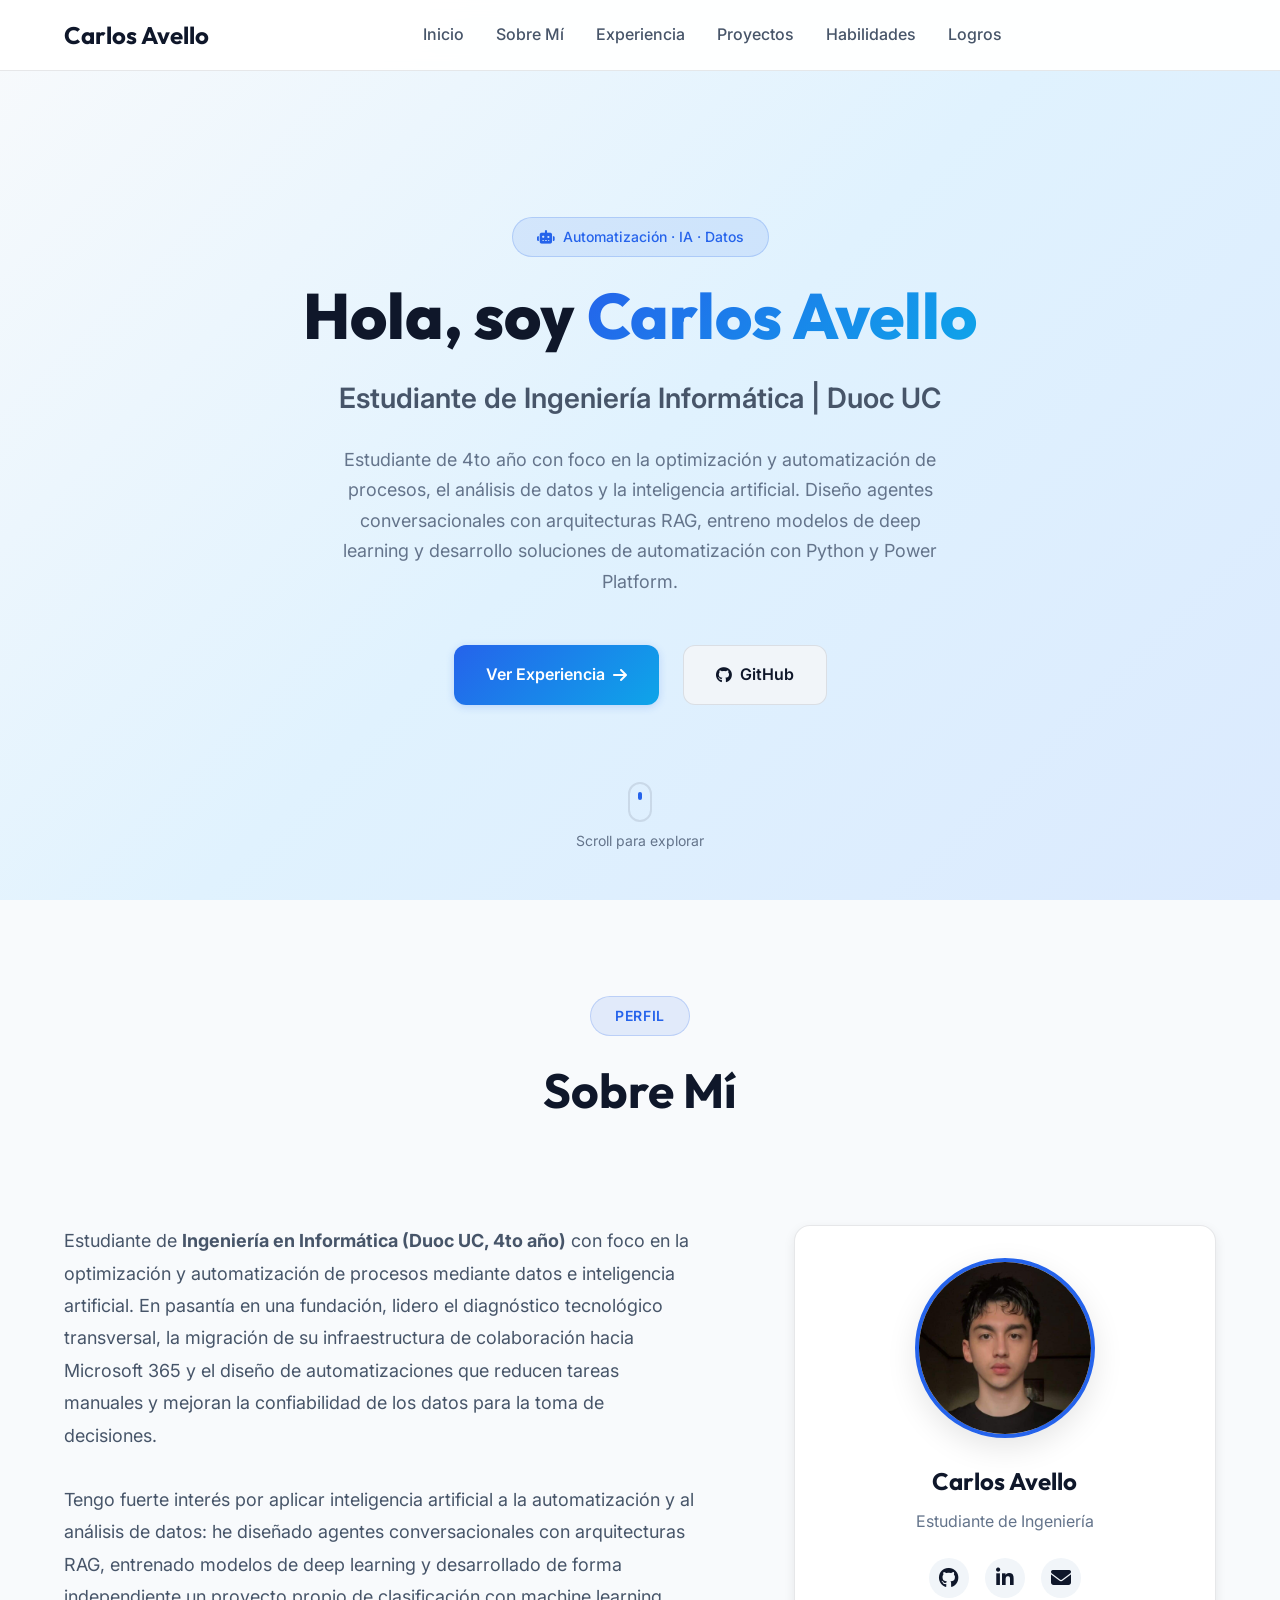
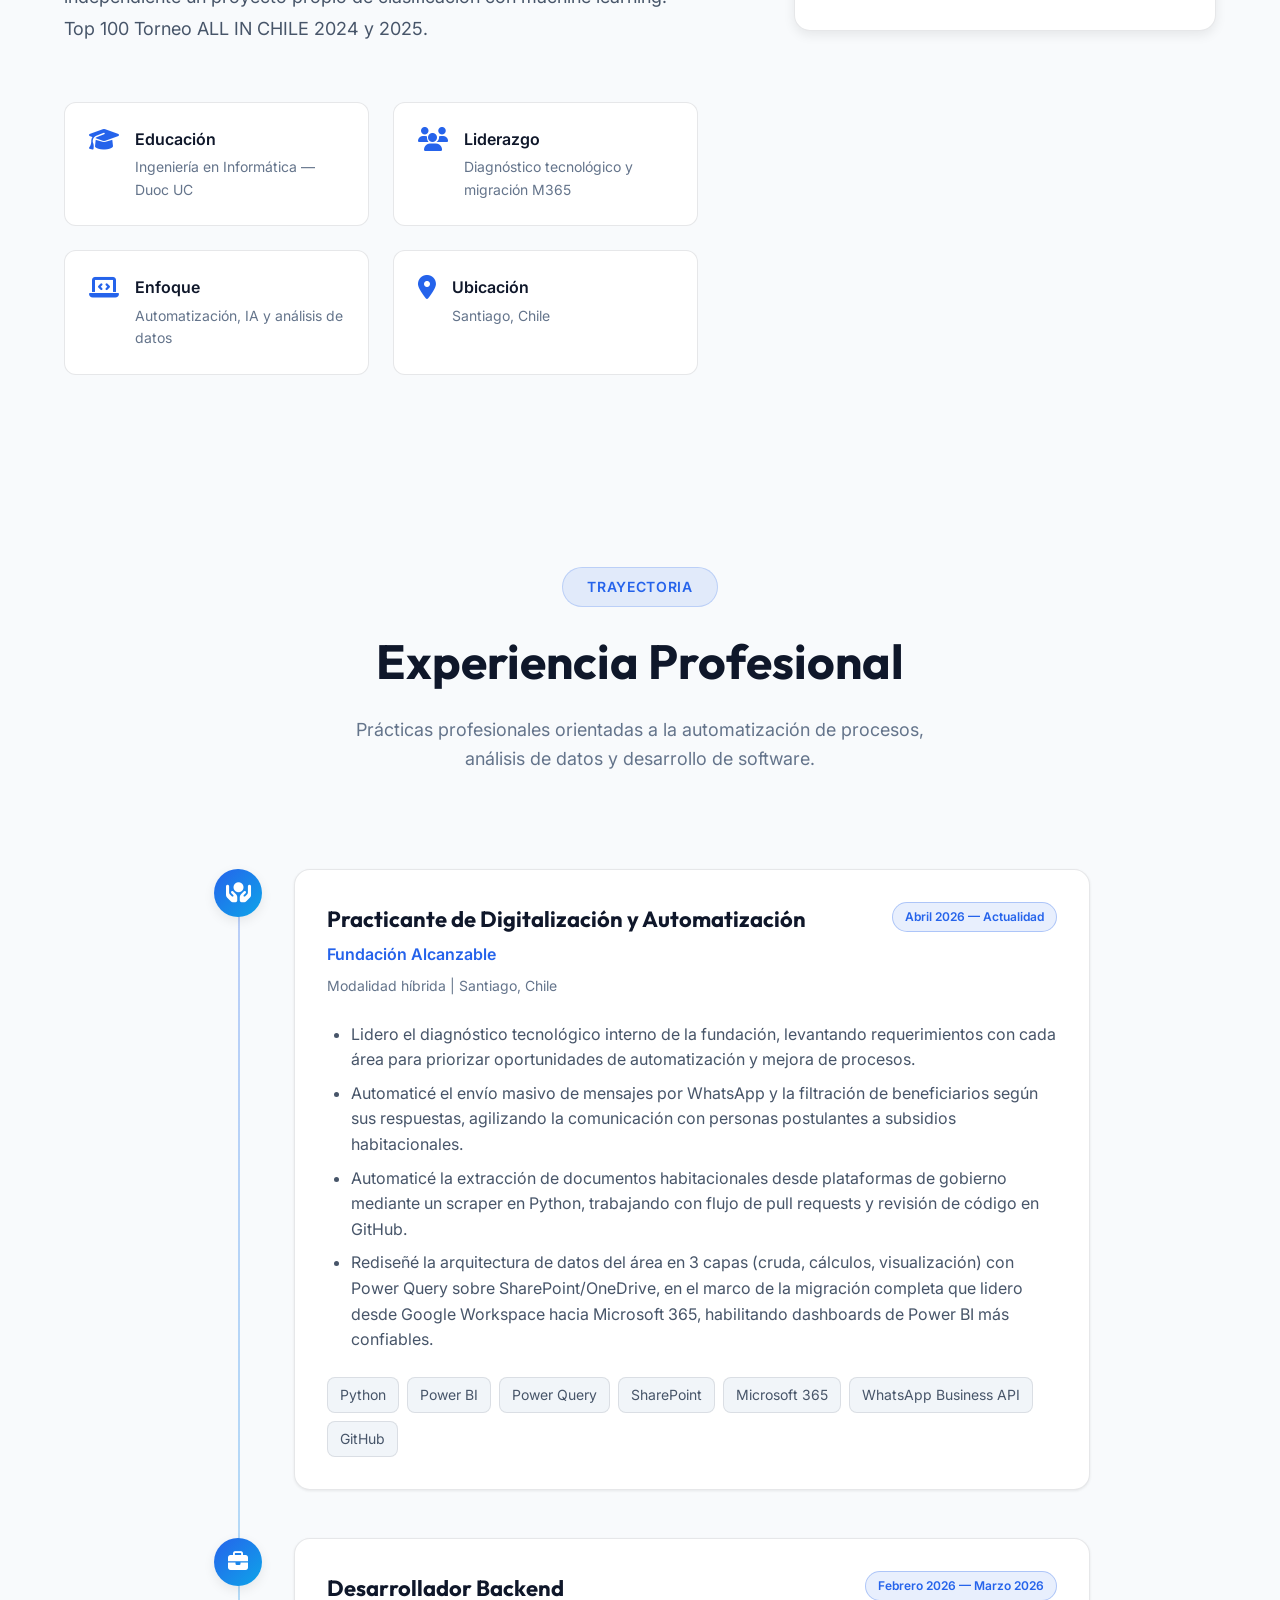
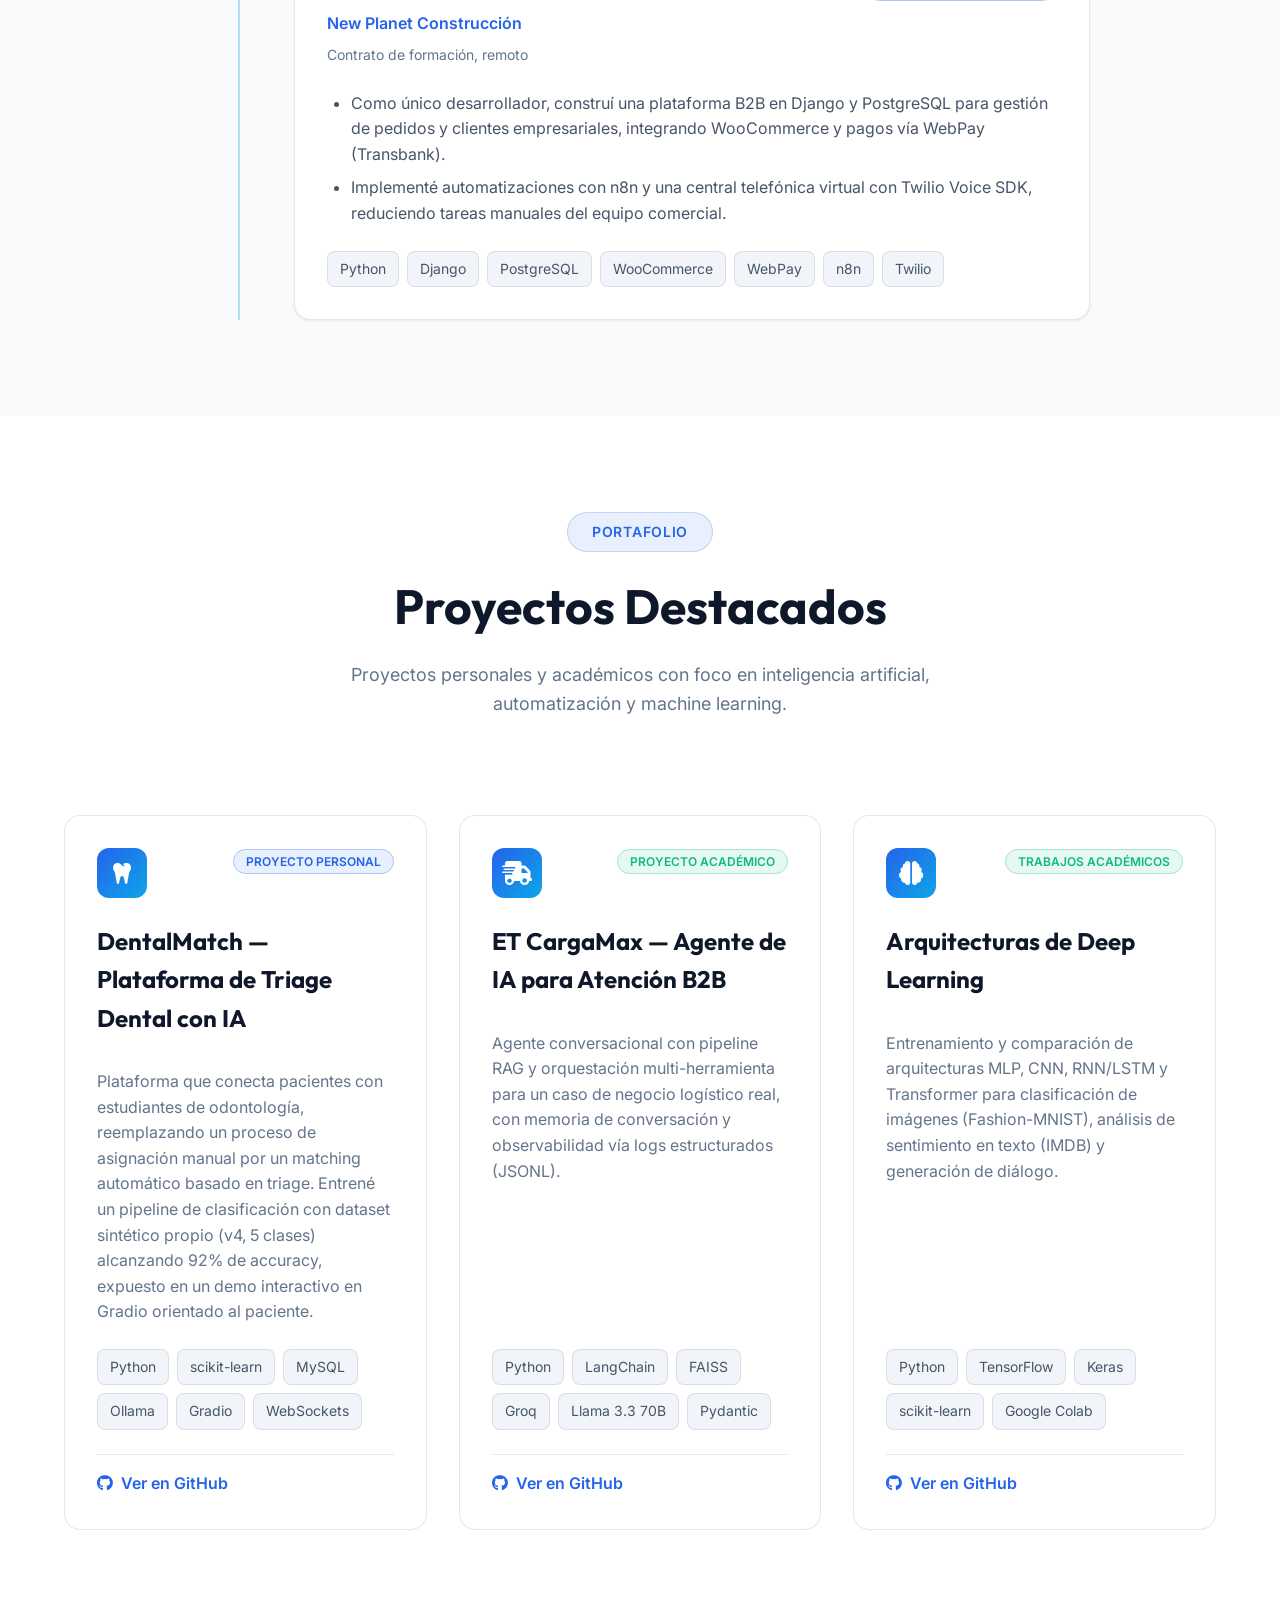
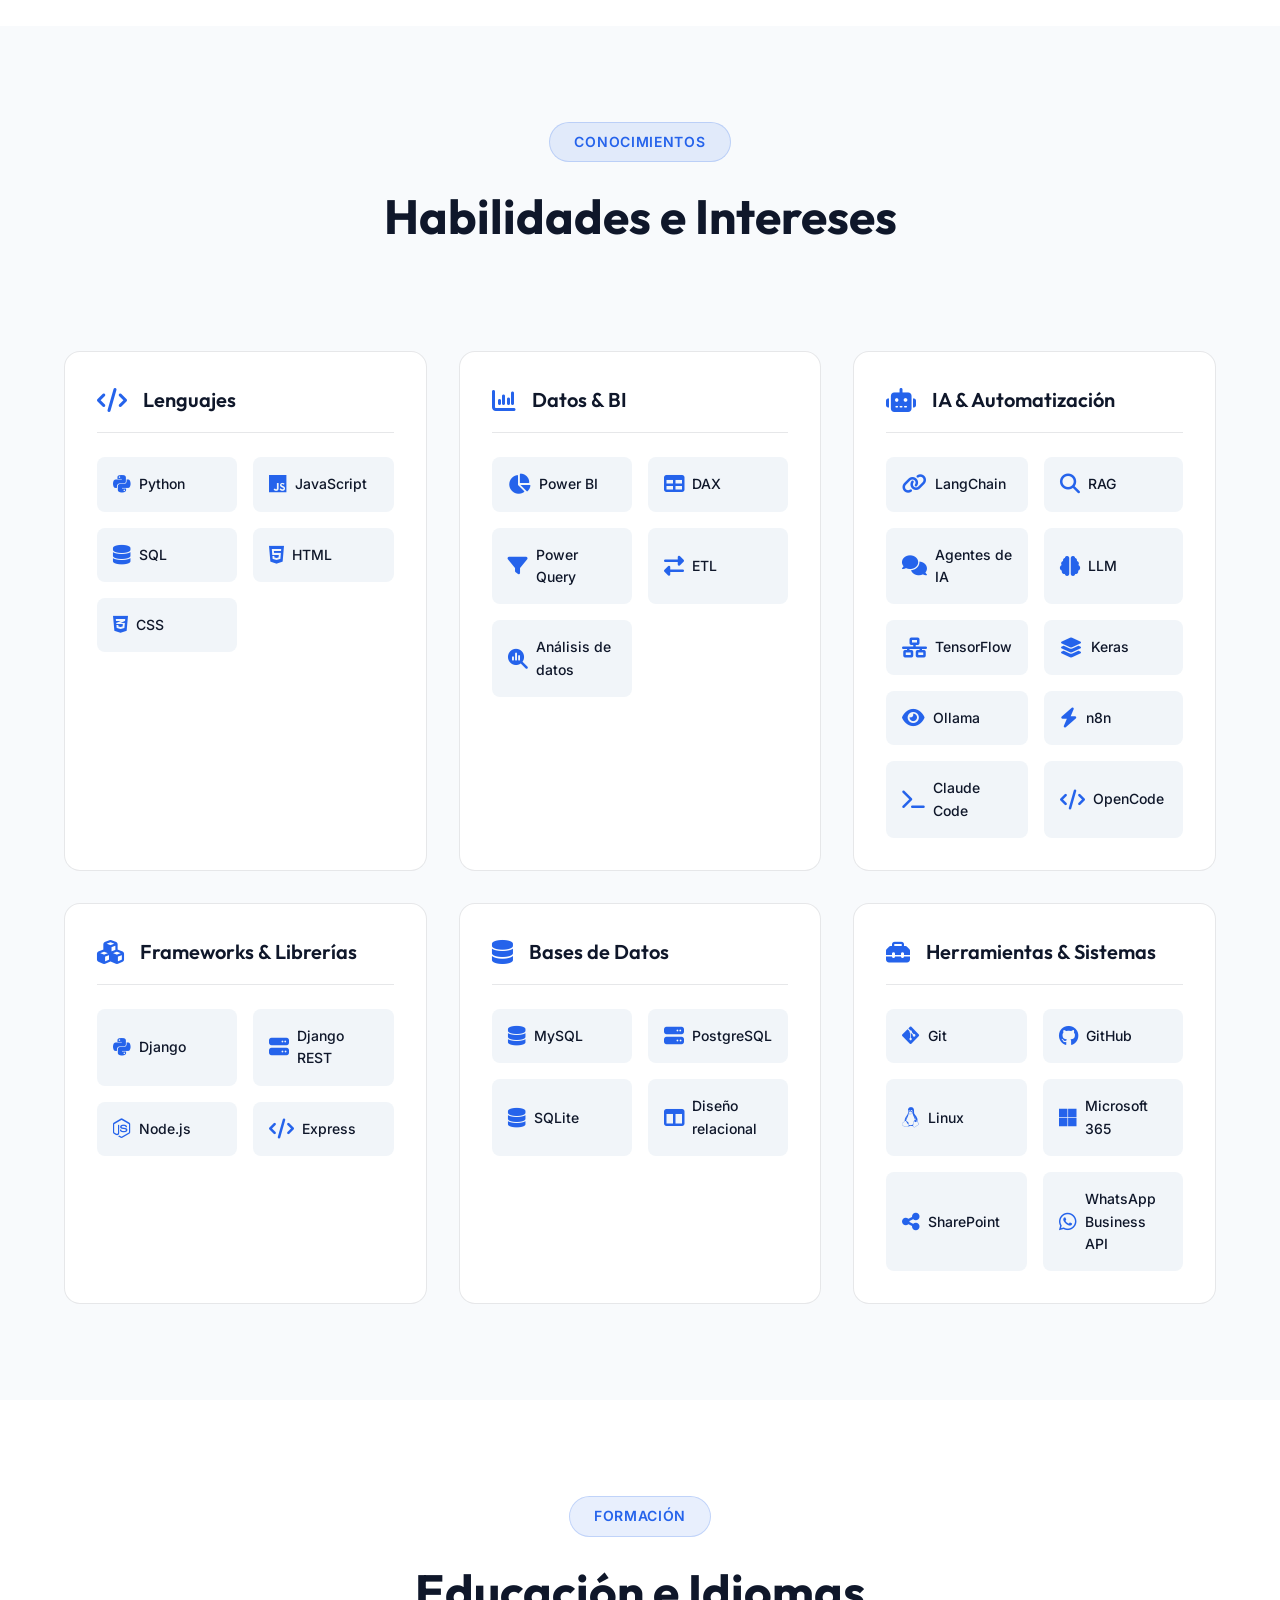
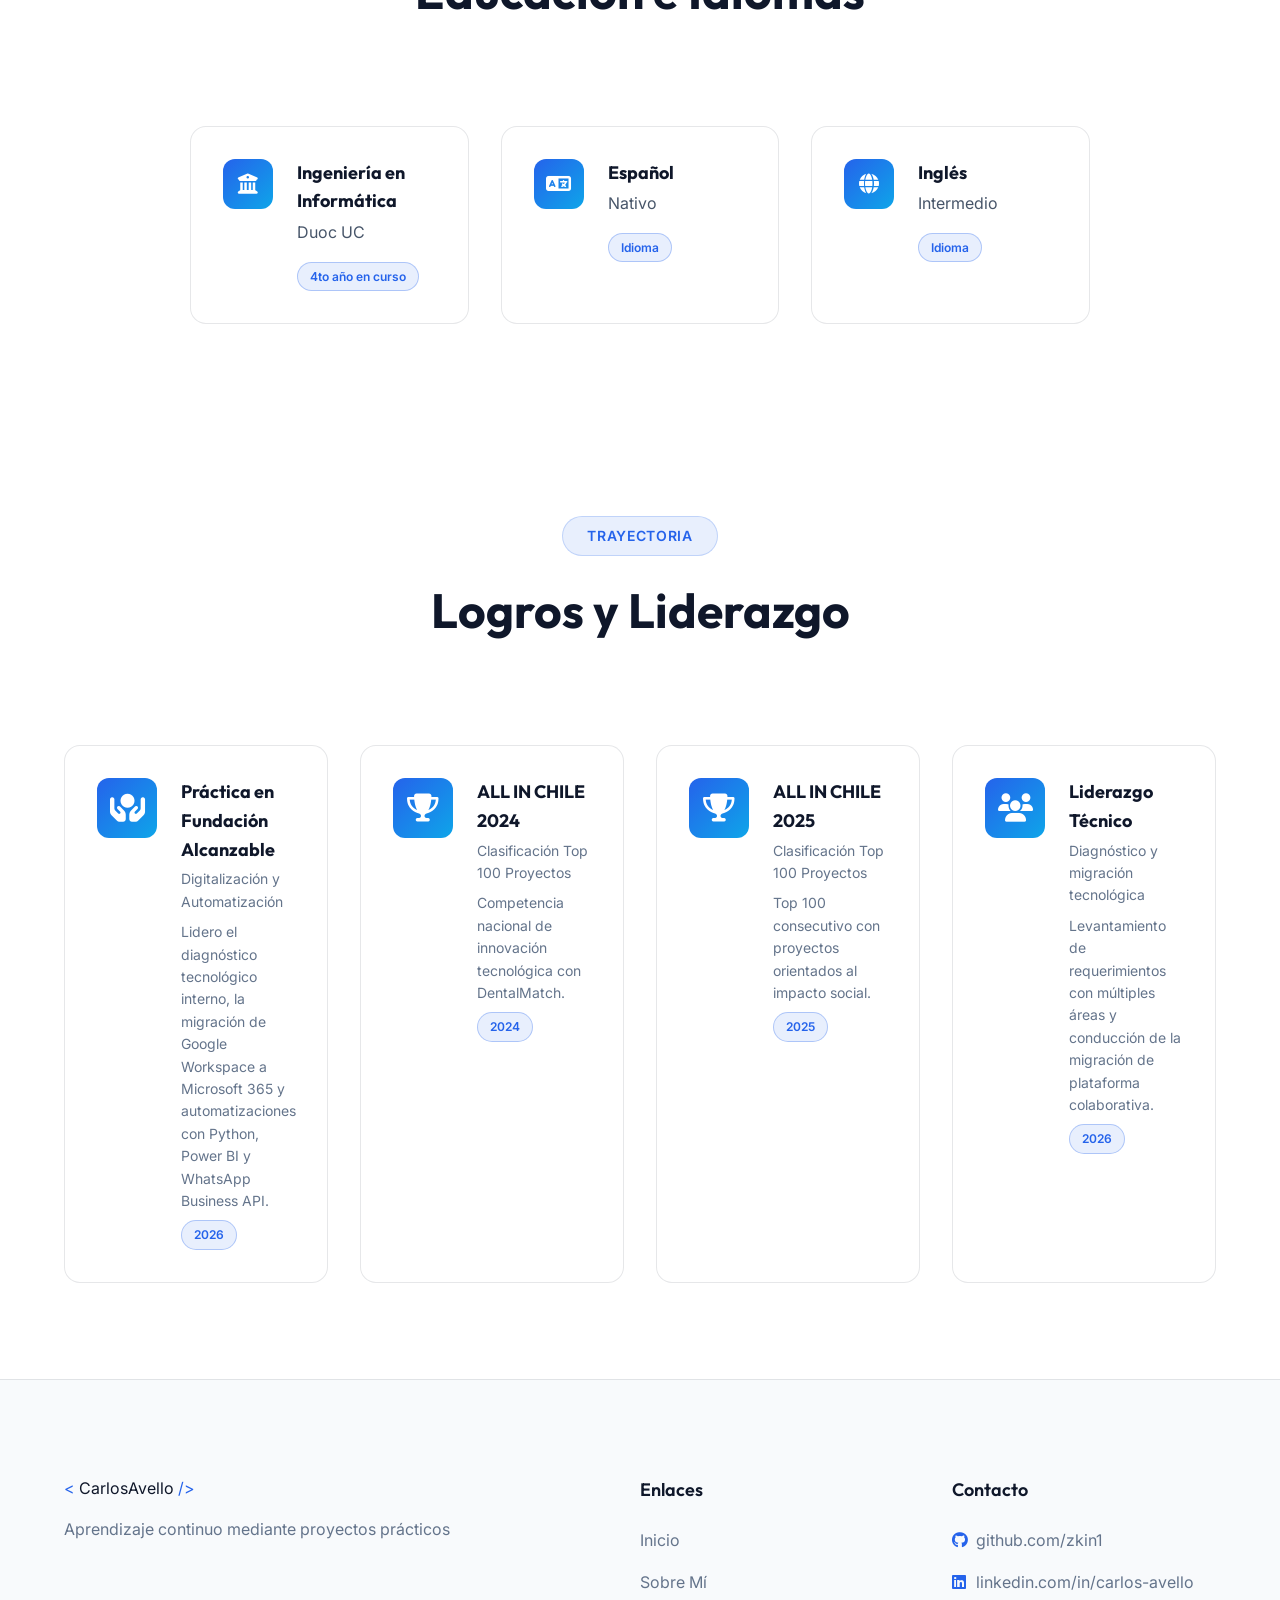
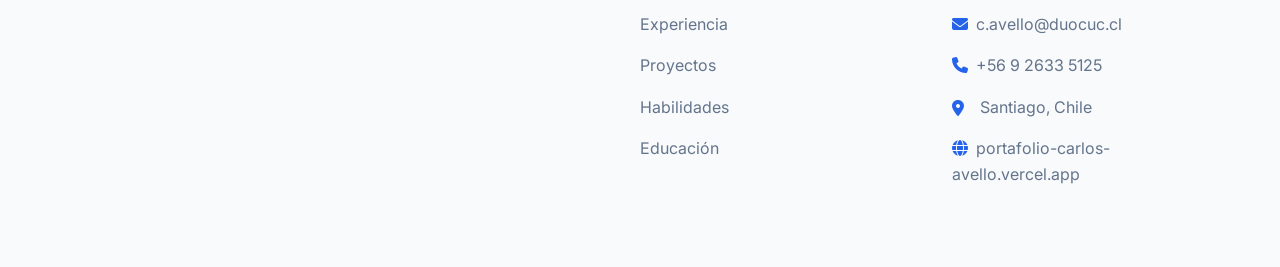
==== commit c235a9ee: "Update professional profile description and experience summary" ====
--- a/index.html
+++ b/index.html
@@ -84,9 +84,9 @@
                 </h2>
 
                 <p class="hero-description reveal fade-bottom delay-300">
-                    Estudiante de 4to año con prácticas profesionales orientadas a la automatización de procesos y el
-                    análisis de datos. Diseño agentes conversacionales con arquitecturas RAG, entreno modelos de deep
-                    learning y desarrollo automatizaciones a medida con Python, n8n y Microsoft 365.
+                    Estudiante de 4to año con foco en la optimización y automatización de procesos, el análisis de datos
+                    y la inteligencia artificial. Diseño agentes conversacionales con arquitecturas RAG, entreno modelos
+                    de deep learning y desarrollo soluciones de automatización con Python y Power Platform.
                 </p>
 
                 <div class="hero-cta reveal fade-bottom delay-400">
@@ -124,16 +124,17 @@
             <div class="about-content">
                 <div class="about-text reveal fade-left">
                     <p class="about-intro">
-                        Estudiante de <strong>Ingeniería en Informática (Duoc UC, 4to año)</strong> con experiencia en
-                        prácticas profesionales orientadas a la automatización de procesos y el análisis de datos.
-                        Actualmente en práctica en una fundación, donde lidero el diagnóstico tecnológico interno y la
-                        migración de su infraestructura de colaboración hacia Microsoft 365.
+                        Estudiante de <strong>Ingeniería en Informática (Duoc UC, 4to año)</strong> con foco en la
+                        optimización y automatización de procesos mediante datos e inteligencia artificial. En pasantía
+                        en una fundación, lidero el diagnóstico tecnológico transversal, la migración de su infraestructura
+                        de colaboración hacia Microsoft 365 y el diseño de automatizaciones que reducen tareas manuales y
+                        mejoran la confiabilidad de los datos para la toma de decisiones.
                     </p>
                     <p class="about-intro">
-                        Fuerte interés por aplicar inteligencia artificial a la automatización y al análisis de datos:
-                        he diseñado agentes conversacionales con arquitecturas RAG, entrenado modelos de deep learning y
-                        desarrollo de forma independiente un proyecto propio de clasificación con machine learning.
-                        Top 100 Torneo ALL IN CHILE 2024 y 2025.
+                        Tengo fuerte interés por aplicar inteligencia artificial a la automatización y al análisis de
+                        datos: he diseñado agentes conversacionales con arquitecturas RAG, entrenado modelos de deep
+                        learning y desarrollado de forma independiente un proyecto propio de clasificación con machine
+                        learning. Top 100 Torneo ALL IN CHILE 2024 y 2025.
                     </p>
 
                     <div class="about-highlights">
